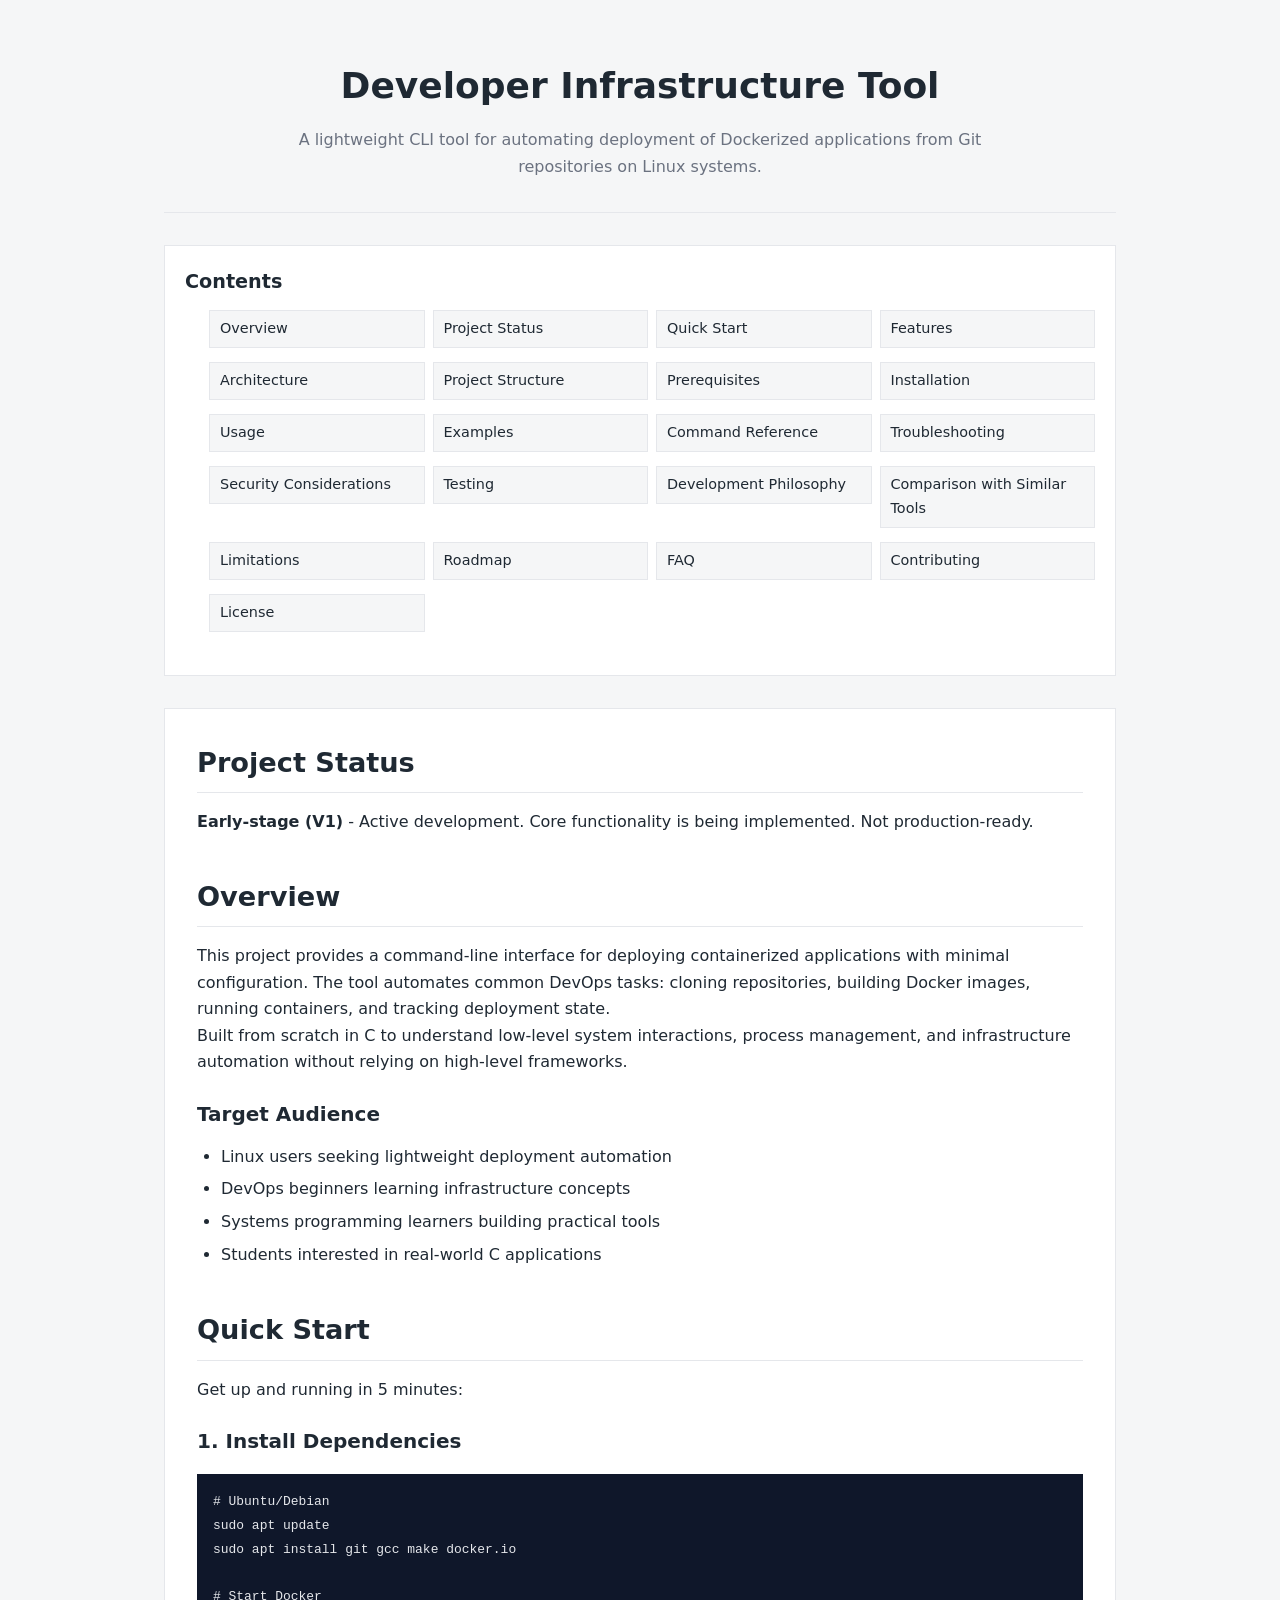
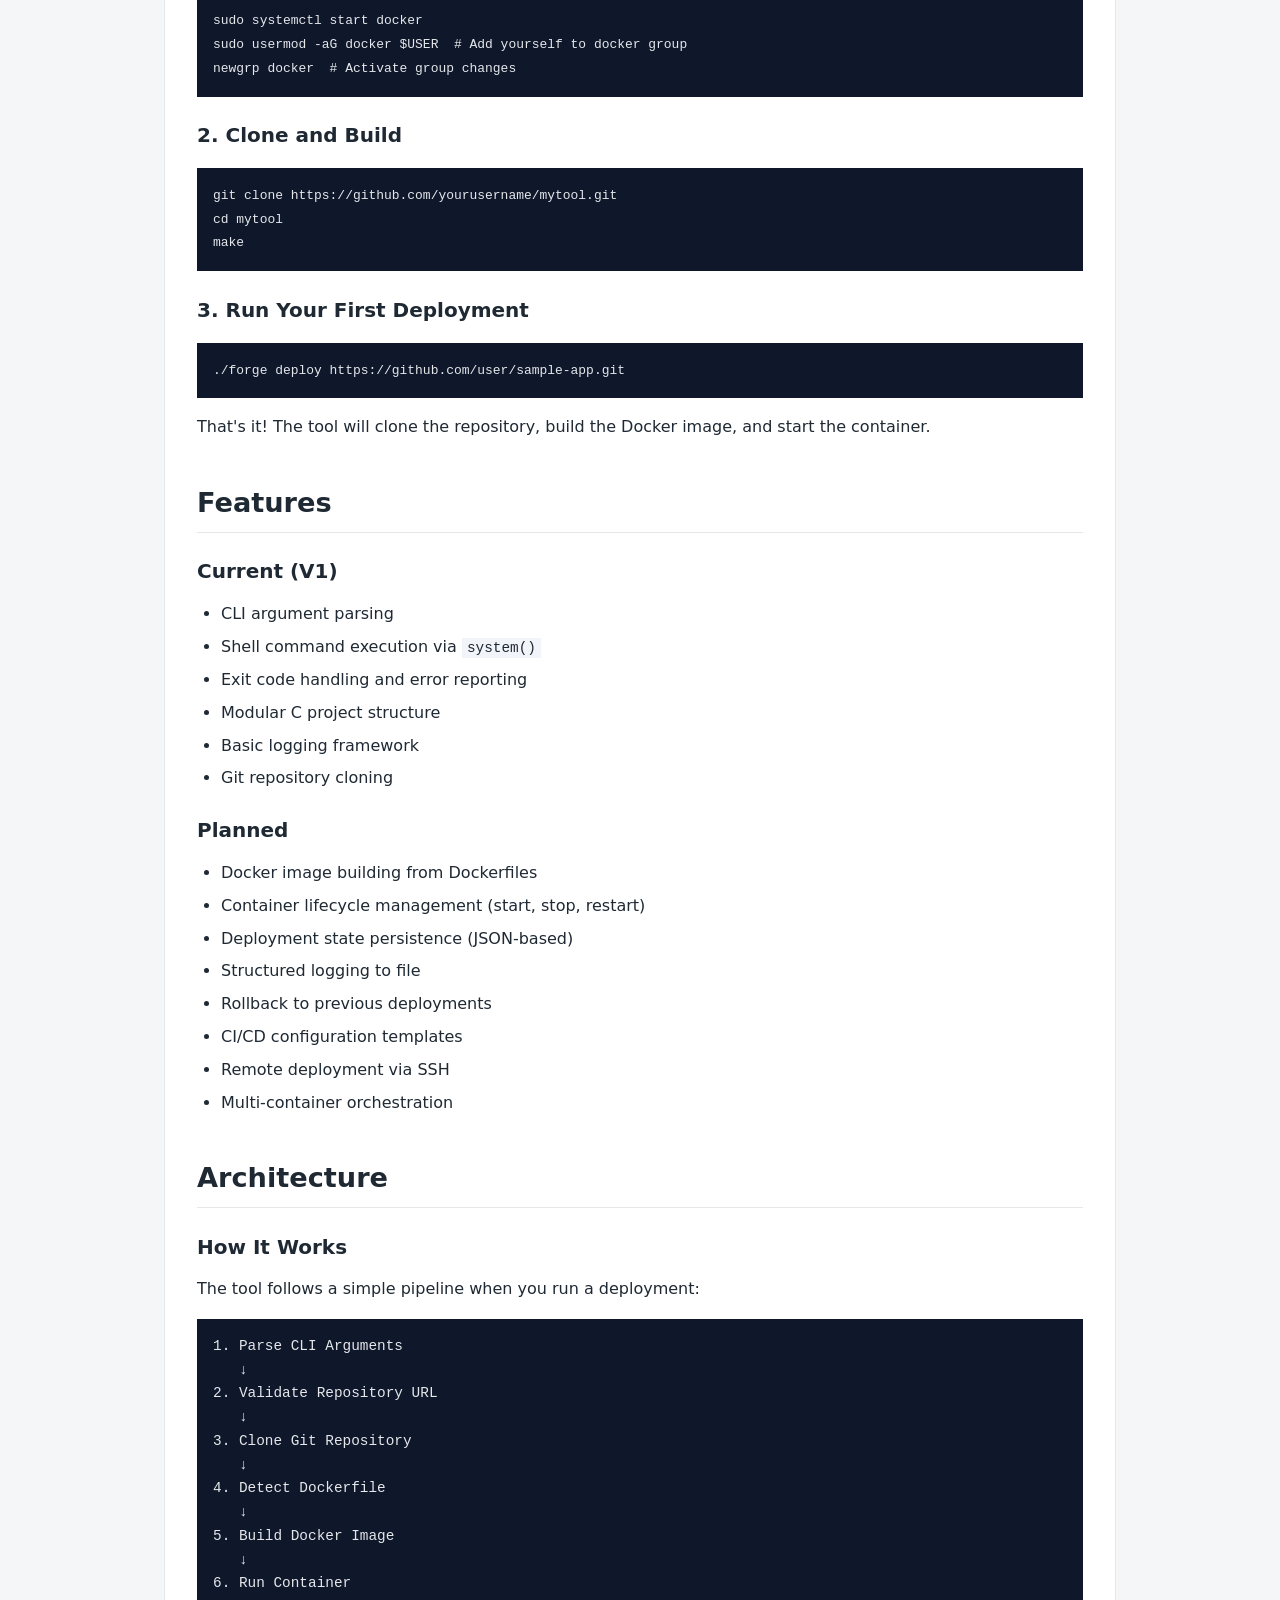
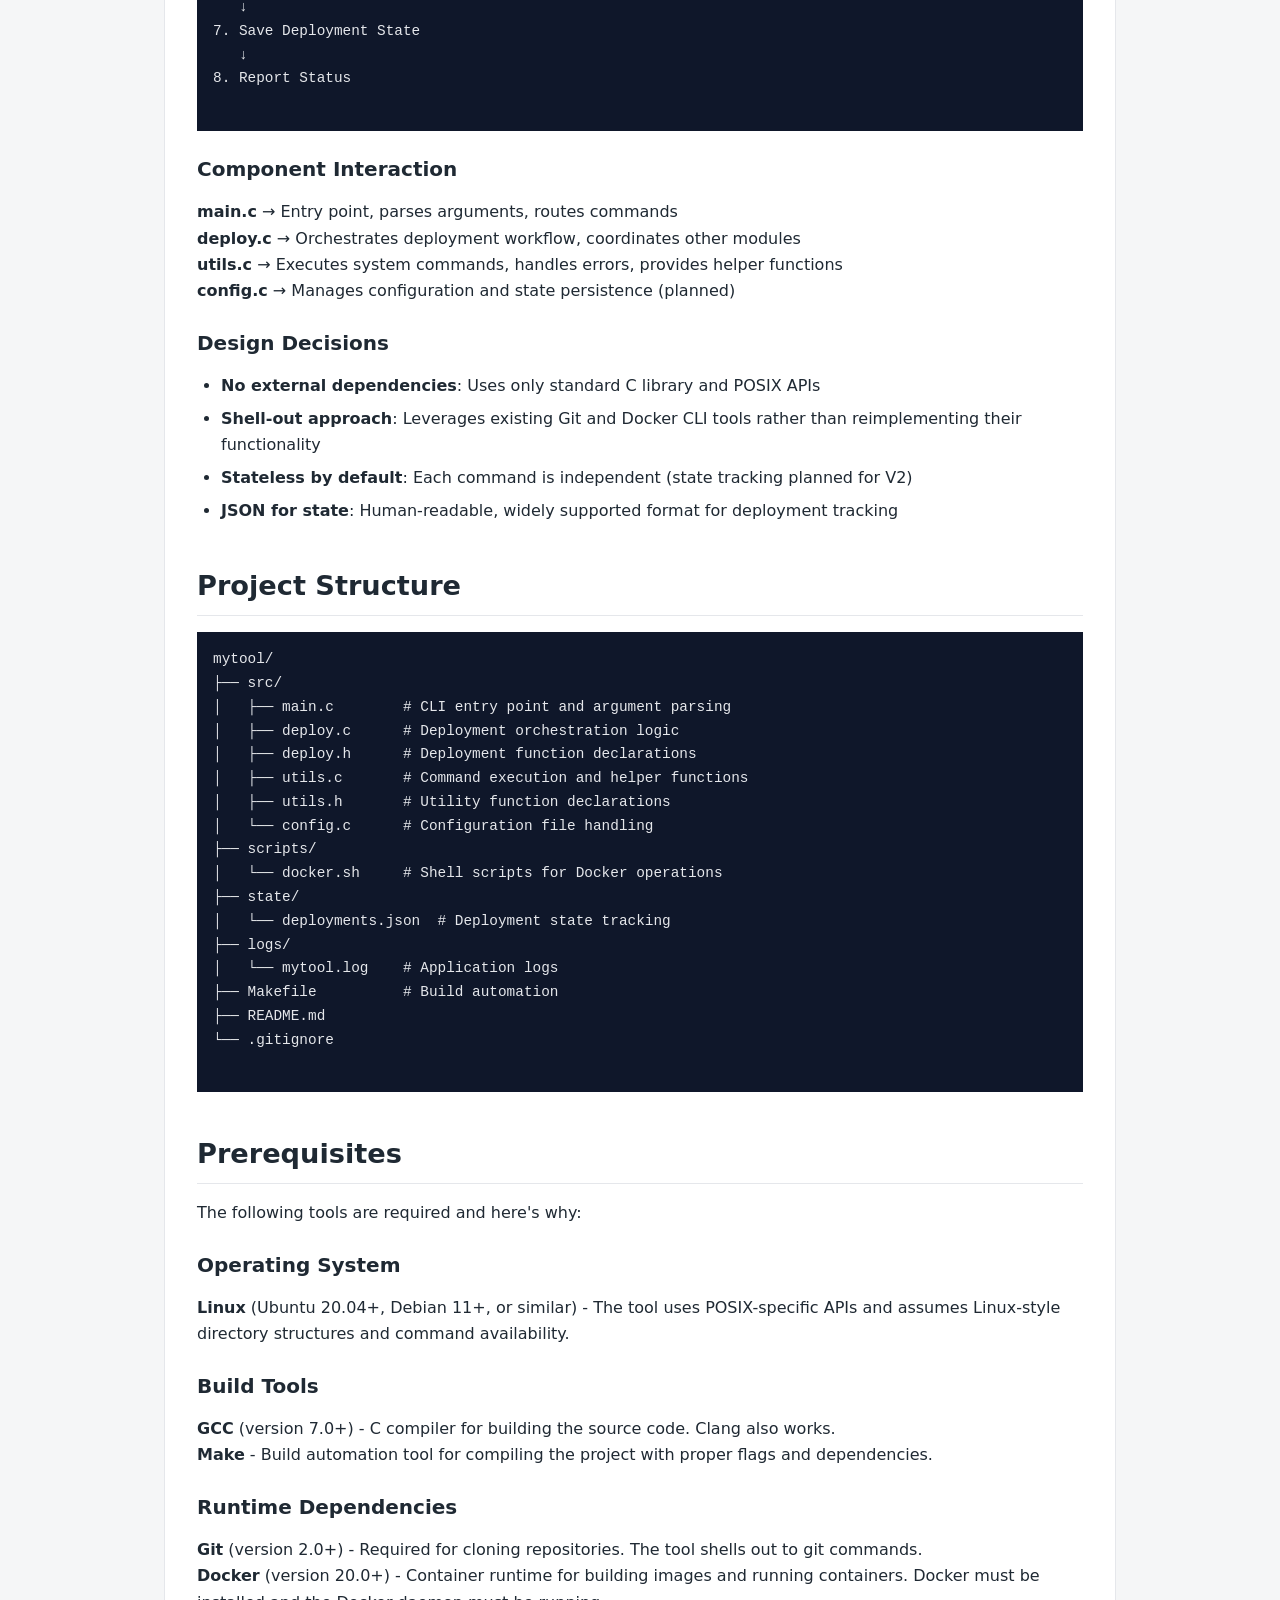
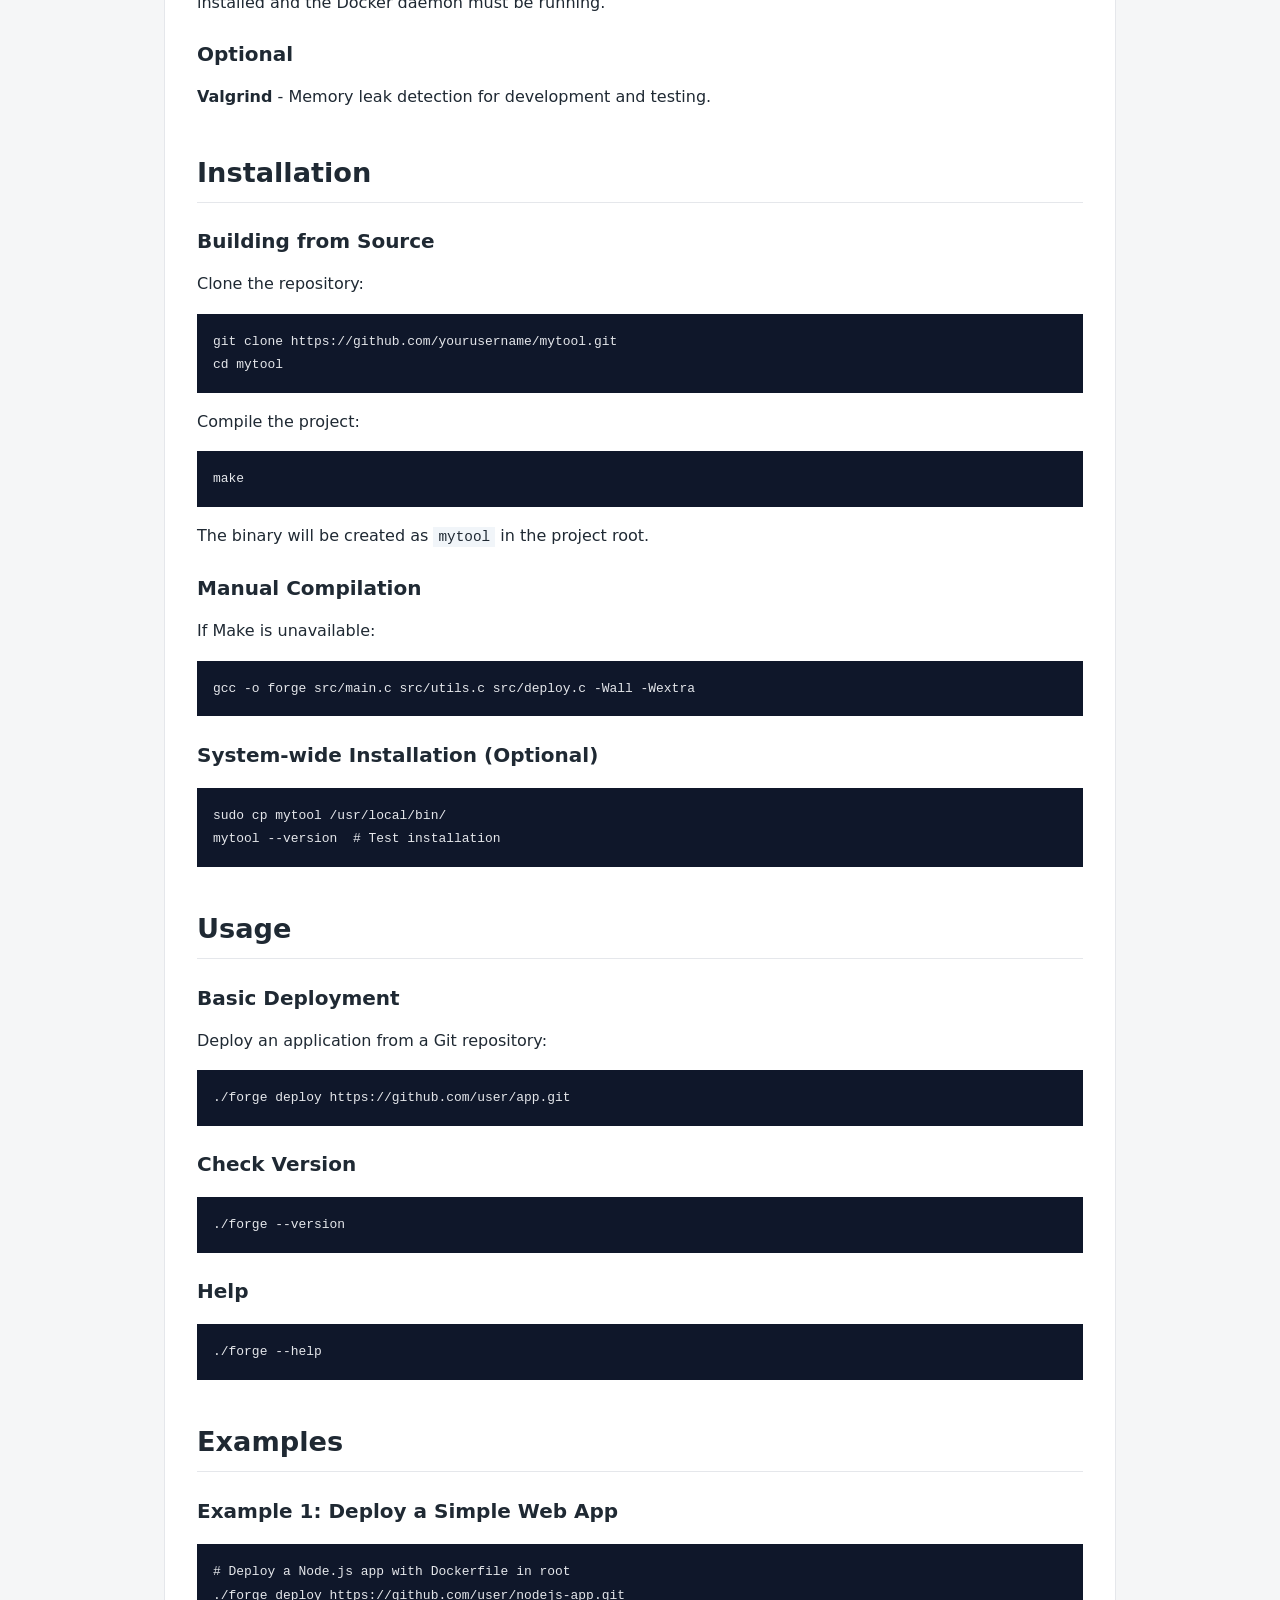
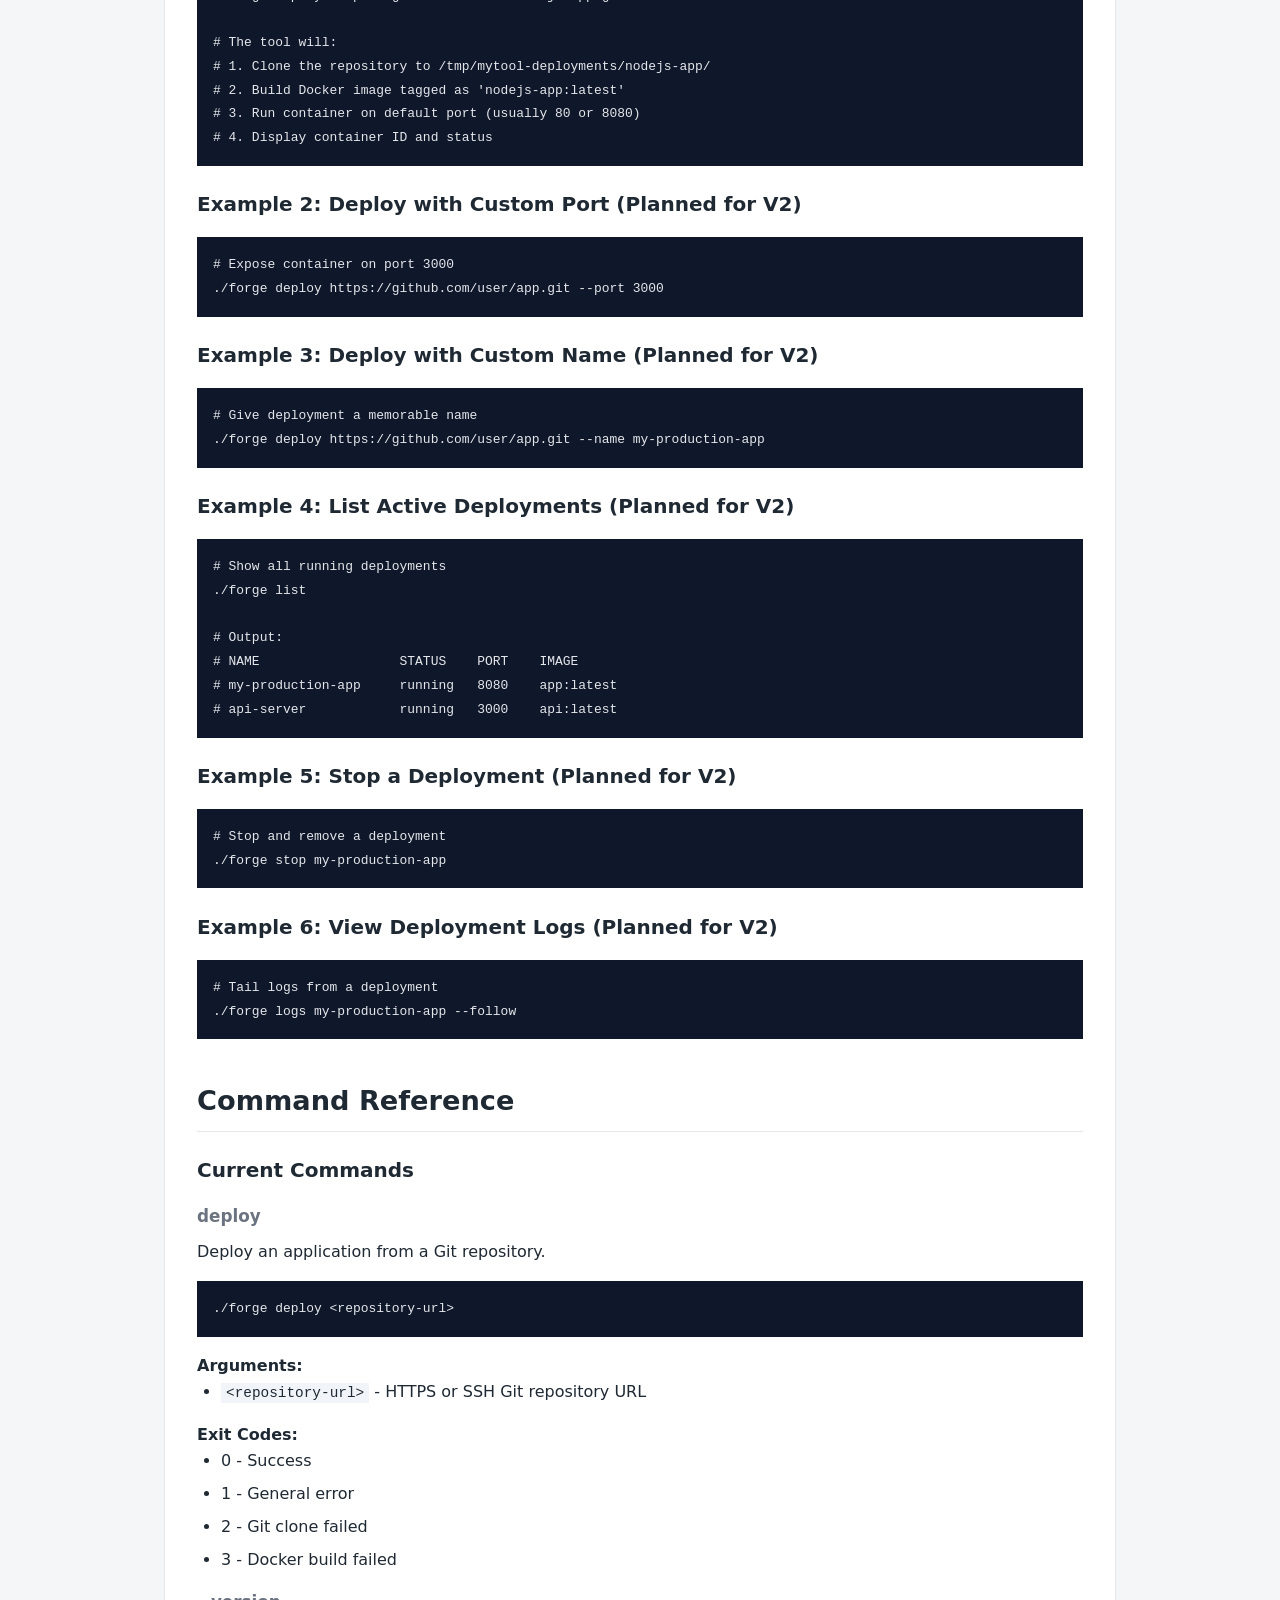
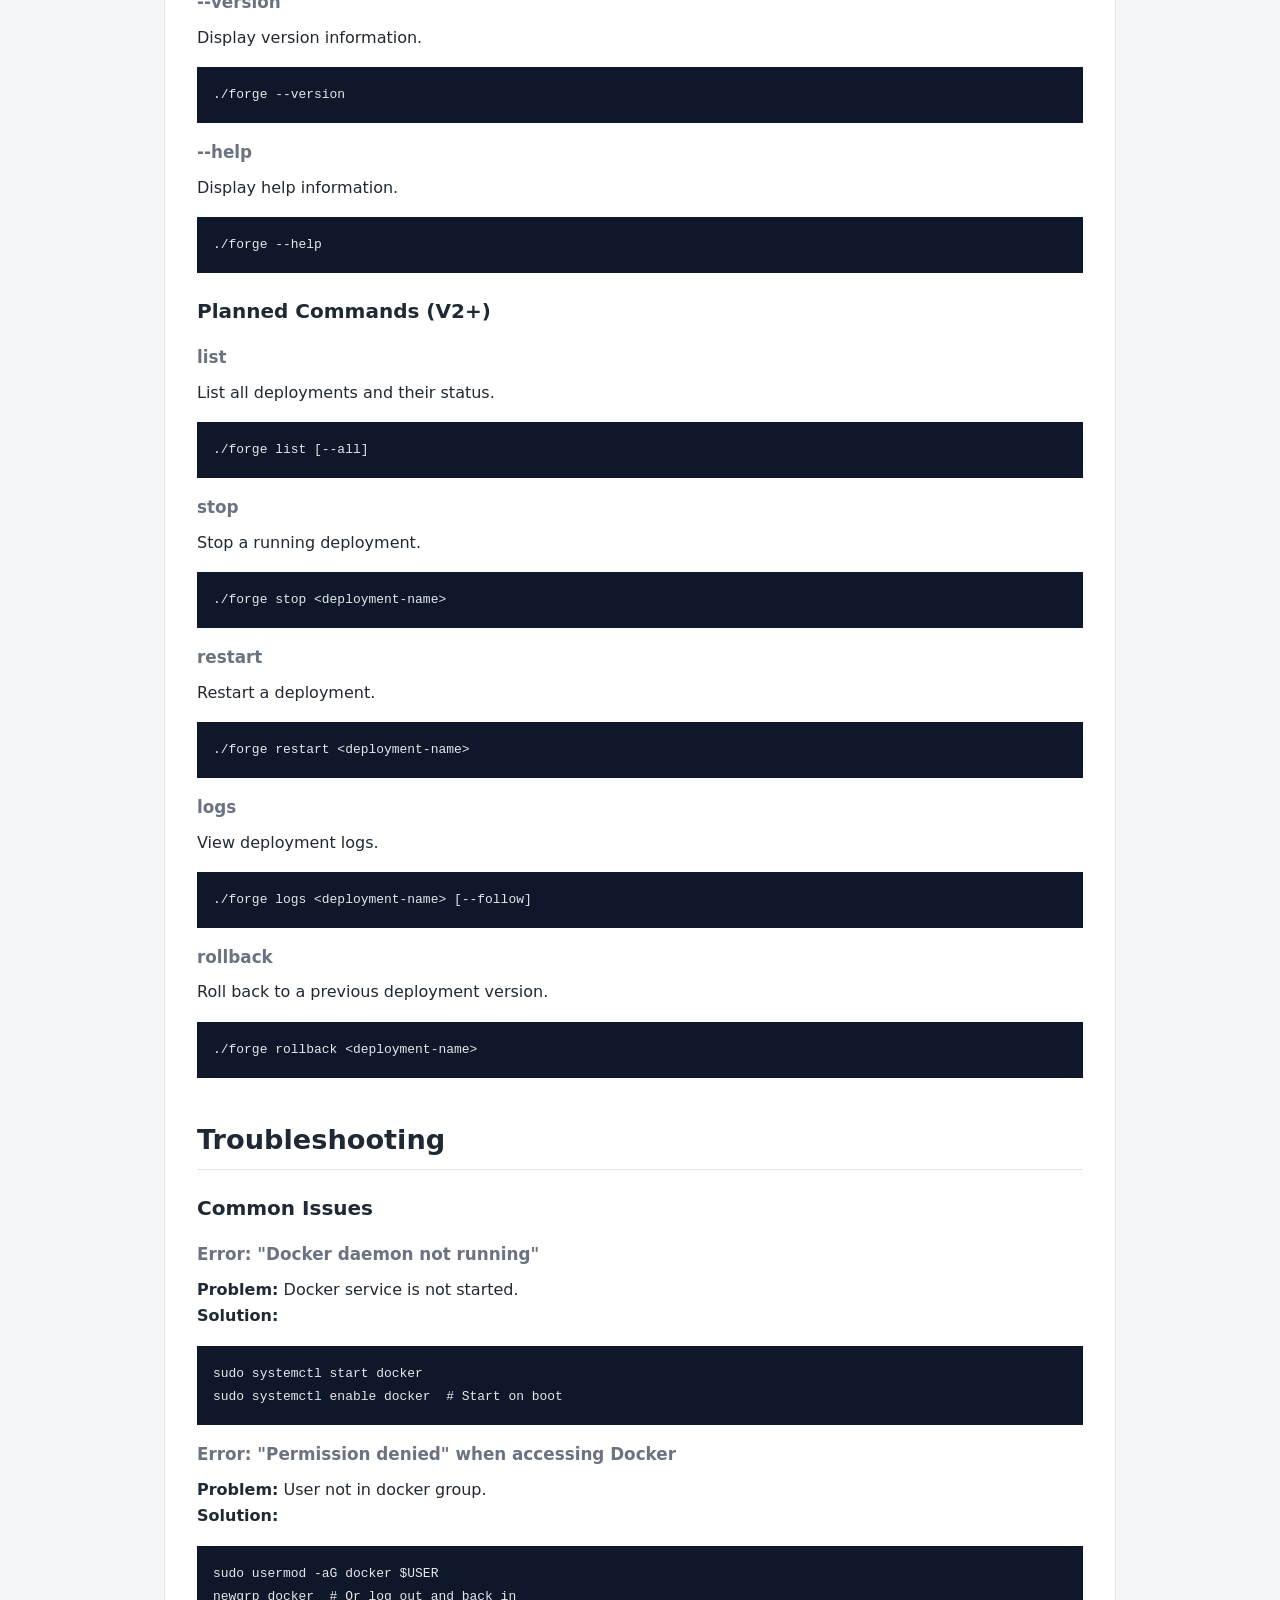
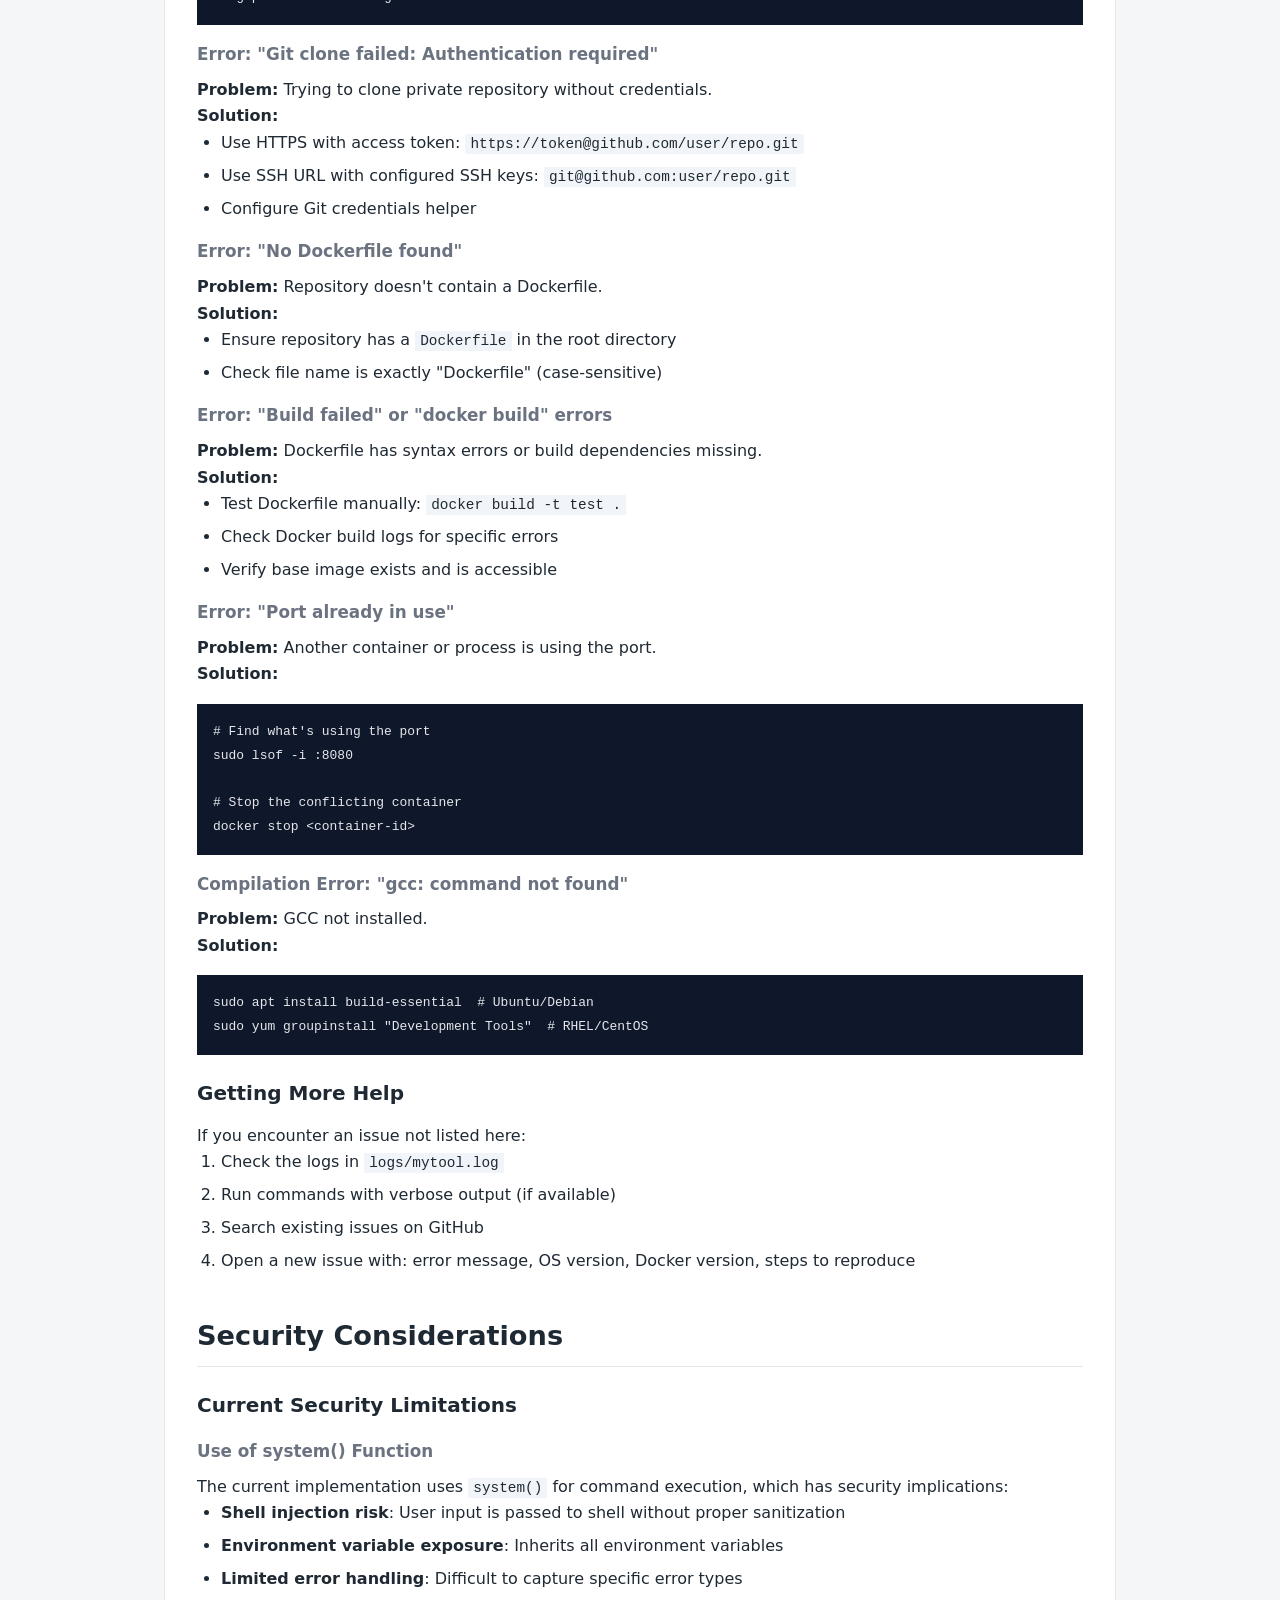
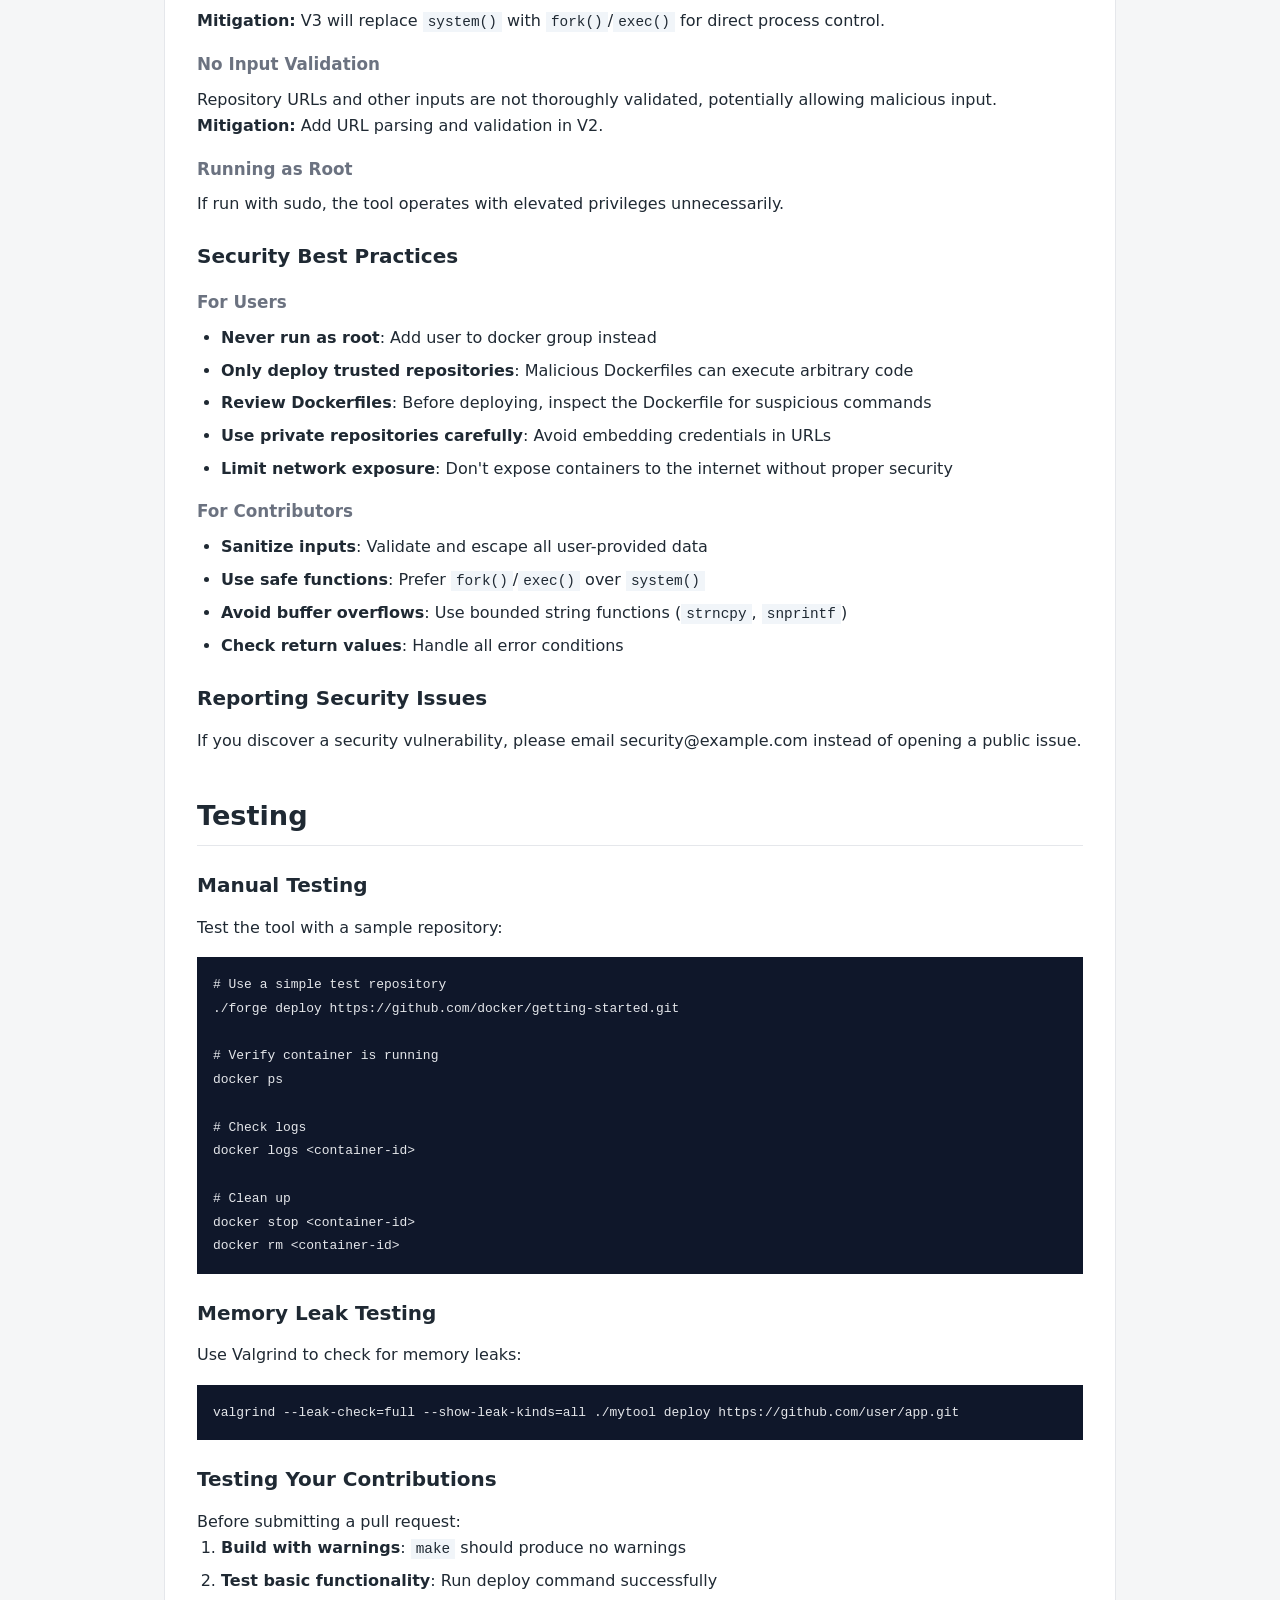
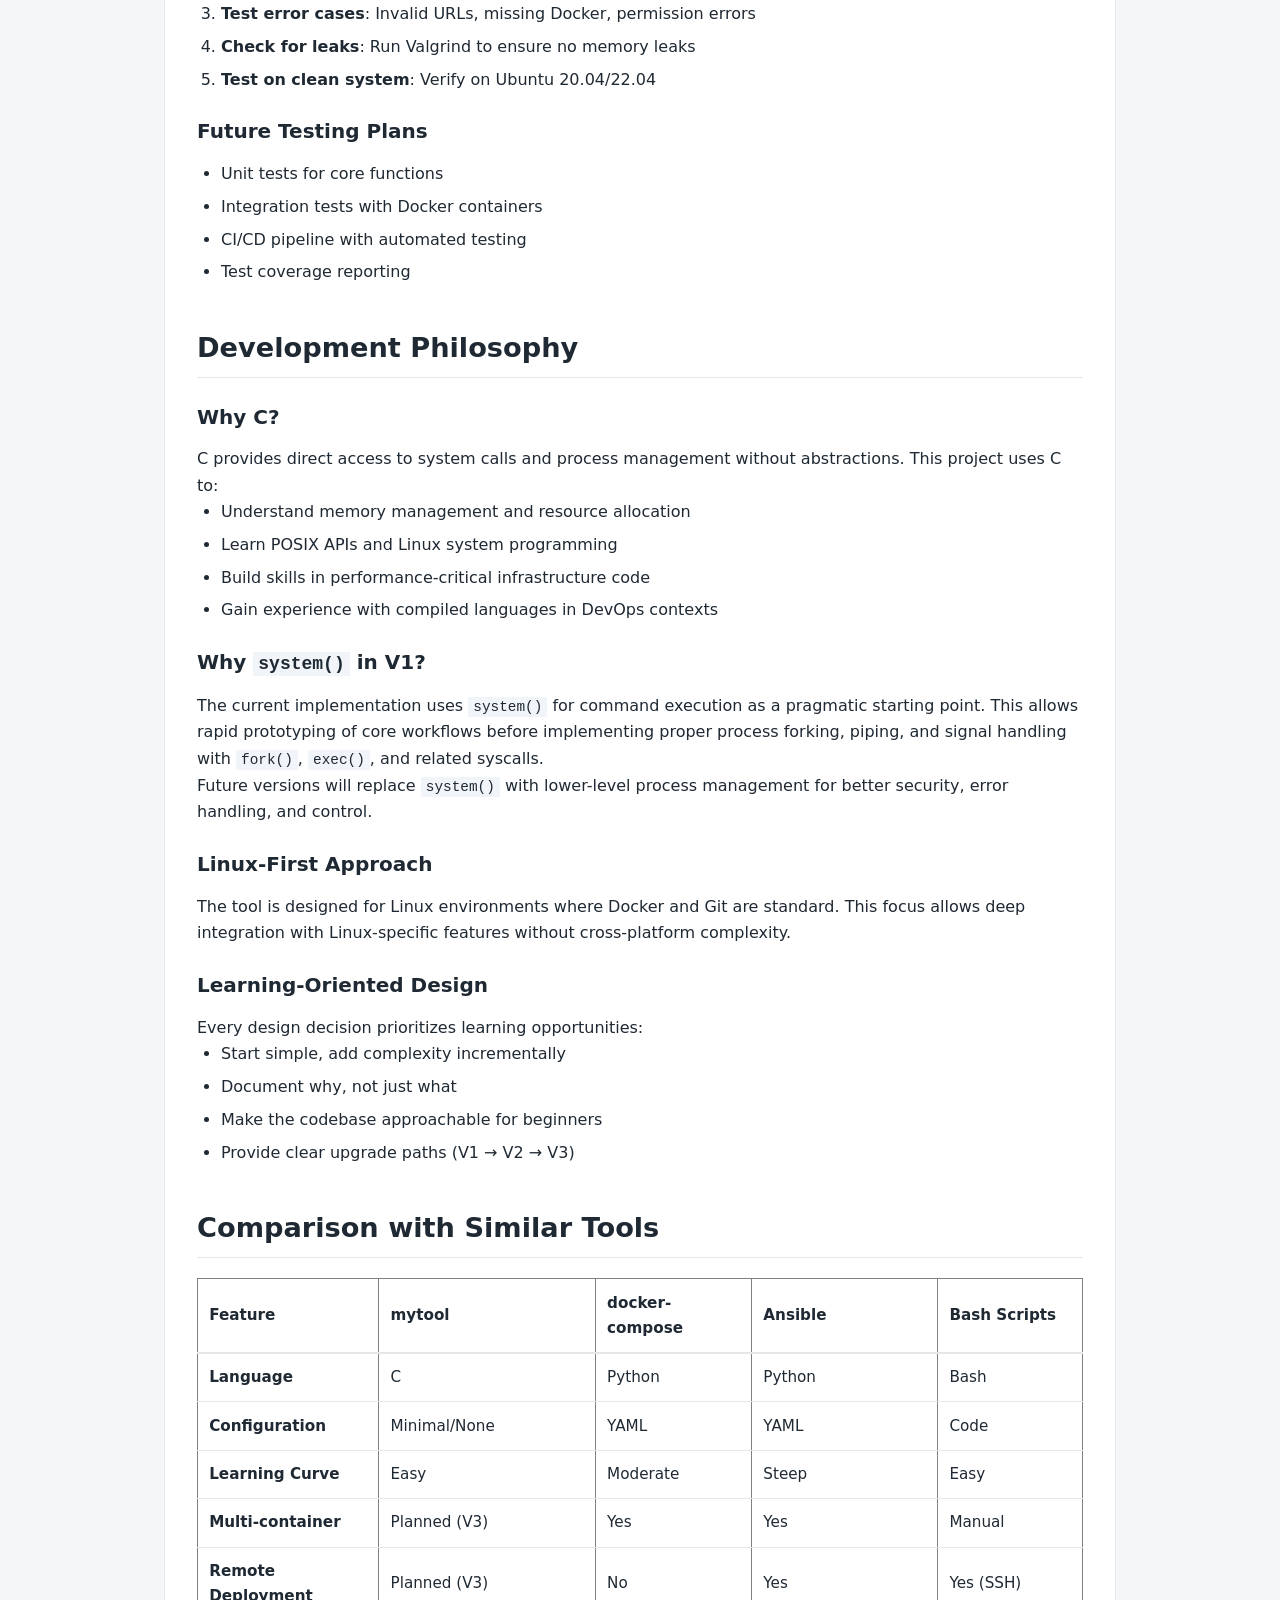
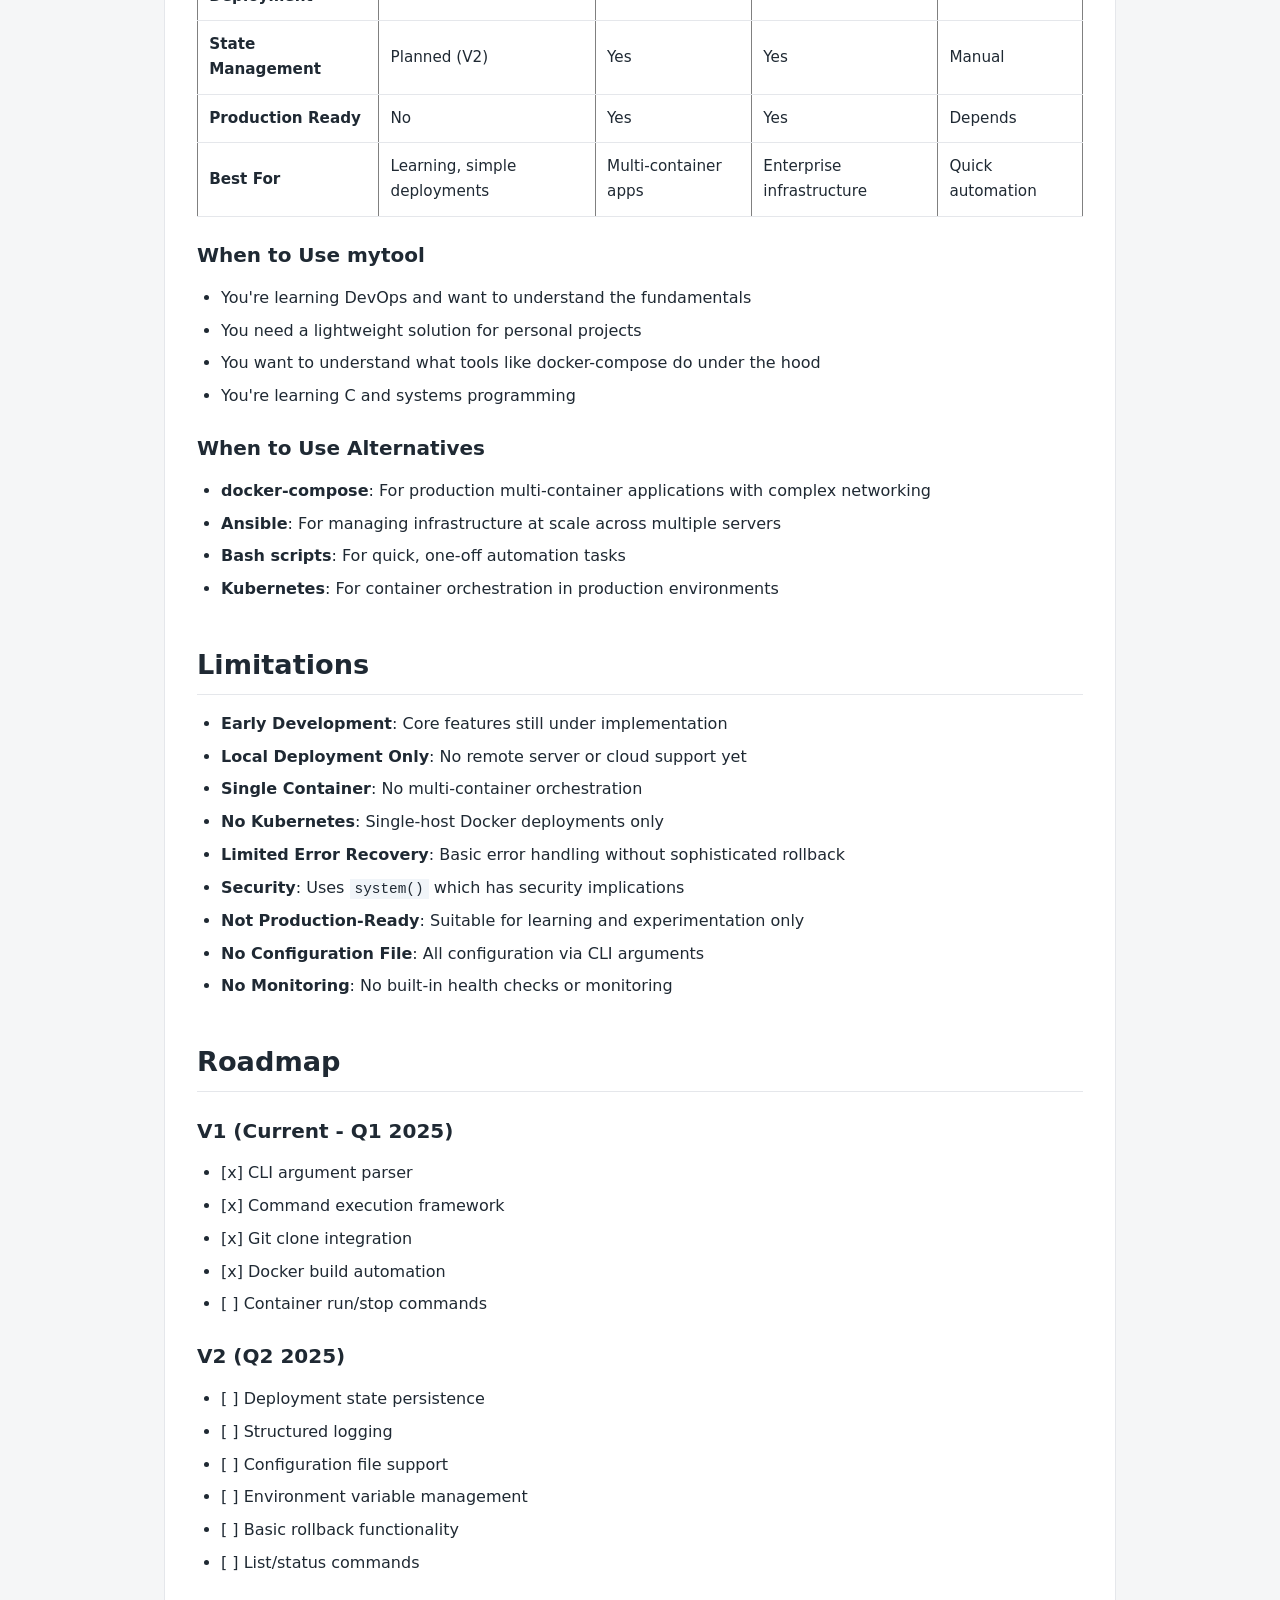
==== docs/index.html @ 65b6e296 "v1.0.0: Initial stable release of Forge CLI" ====
<!DOCTYPE html>
<html lang="en">
<head>
    <meta charset="UTF-8">
    <meta name="viewport" content="width=device-width, initial-scale=1.0">
    <meta name="description" content="A lightweight CLI tool for automating deployment of Dockerized applications from Git repositories on Linux systems">
    <meta name="keywords" content="CLI, Docker, deployment, DevOps, C programming, Linux, infrastructure automation">
    <meta name="author" content="Developer Infrastructure Tool Team">
    <title>Developer Infrastructure Tool - Documentation</title>
    <link rel="stylesheet" href="style.css">
</head>
<body>
    <header>
        <h1>Developer Infrastructure Tool</h1>
        <p>A lightweight CLI tool for automating deployment of Dockerized applications from Git repositories on Linux systems.</p>
    </header>

    <nav>
        <h2>Contents</h2>
        <ul>
            <li><a href="#overview">Overview</a></li>
            <li><a href="#status">Project Status</a></li>
            <li><a href="#quickstart">Quick Start</a></li>
            <li><a href="#features">Features</a></li>
            <li><a href="#architecture">Architecture</a></li>
            <li><a href="#structure">Project Structure</a></li>
            <li><a href="#prerequisites">Prerequisites</a></li>
            <li><a href="#installation">Installation</a></li>
            <li><a href="#usage">Usage</a></li>
            <li><a href="#examples">Examples</a></li>
            <li><a href="#commands">Command Reference</a></li>
            <li><a href="#troubleshooting">Troubleshooting</a></li>
            <li><a href="#security">Security Considerations</a></li>
            <li><a href="#testing">Testing</a></li>
            <li><a href="#philosophy">Development Philosophy</a></li>
            <li><a href="#comparison">Comparison with Similar Tools</a></li>
            <li><a href="#limitations">Limitations</a></li>
            <li><a href="#roadmap">Roadmap</a></li>
            <li><a href="#faq">FAQ</a></li>
            <li><a href="#contributing">Contributing</a></li>
            <li><a href="#license">License</a></li>
        </ul>
    </nav>

    <main>
        <section id="status">
            <h2>Project Status</h2>
            <p><strong>Early-stage (V1)</strong> - Active development. Core functionality is being implemented. Not production-ready.</p>
        </section>

        <section id="overview">
            <h2>Overview</h2>
            <p>This project provides a command-line interface for deploying containerized applications with minimal configuration. The tool automates common DevOps tasks: cloning repositories, building Docker images, running containers, and tracking deployment state.</p>
            <p>Built from scratch in C to understand low-level system interactions, process management, and infrastructure automation without relying on high-level frameworks.</p>
            
            <h3>Target Audience</h3>
            <ul>
                <li>Linux users seeking lightweight deployment automation</li>
                <li>DevOps beginners learning infrastructure concepts</li>
                <li>Systems programming learners building practical tools</li>
                <li>Students interested in real-world C applications</li>
            </ul>
        </section>

        <section id="quickstart">
            <h2>Quick Start</h2>
            <p>Get up and running in 5 minutes:</p>
            
            <h3>1. Install Dependencies</h3>
            <pre><code># Ubuntu/Debian
sudo apt update
sudo apt install git gcc make docker.io

# Start Docker
sudo systemctl start docker
sudo usermod -aG docker $USER  # Add yourself to docker group
newgrp docker  # Activate group changes</code></pre>

            <h3>2. Clone and Build</h3>
            <pre><code>git clone https://github.com/yourusername/mytool.git
cd mytool
make</code></pre>

            <h3>3. Run Your First Deployment</h3>
            <pre><code>./forge deploy https://github.com/user/sample-app.git</code></pre>

            <p>That's it! The tool will clone the repository, build the Docker image, and start the container.</p>
        </section>

        <section id="features">
            <h2>Features</h2>
            
            <h3>Current (V1)</h3>
            <ul>
                <li>CLI argument parsing</li>
                <li>Shell command execution via <code>system()</code></li>
                <li>Exit code handling and error reporting</li>
                <li>Modular C project structure</li>
                <li>Basic logging framework</li>
                <li>Git repository cloning</li>
            </ul>

            <h3>Planned</h3>
            <ul>
                <li>Docker image building from Dockerfiles</li>
                <li>Container lifecycle management (start, stop, restart)</li>
                <li>Deployment state persistence (JSON-based)</li>
                <li>Structured logging to file</li>
                <li>Rollback to previous deployments</li>
                <li>CI/CD configuration templates</li>
                <li>Remote deployment via SSH</li>
                <li>Multi-container orchestration</li>
            </ul>
        </section>

        <section id="architecture">
            <h2>Architecture</h2>
            
            <h3>How It Works</h3>
            <p>The tool follows a simple pipeline when you run a deployment:</p>
            <pre>
1. Parse CLI Arguments
   ↓
2. Validate Repository URL
   ↓
3. Clone Git Repository
   ↓
4. Detect Dockerfile
   ↓
5. Build Docker Image
   ↓
6. Run Container
   ↓
7. Save Deployment State
   ↓
8. Report Status
            </pre>

            <h3>Component Interaction</h3>
            <p><strong>main.c</strong> → Entry point, parses arguments, routes commands</p>
            <p><strong>deploy.c</strong> → Orchestrates deployment workflow, coordinates other modules</p>
            <p><strong>utils.c</strong> → Executes system commands, handles errors, provides helper functions</p>
            <p><strong>config.c</strong> → Manages configuration and state persistence (planned)</p>

            <h3>Design Decisions</h3>
            <ul>
                <li><strong>No external dependencies</strong>: Uses only standard C library and POSIX APIs</li>
                <li><strong>Shell-out approach</strong>: Leverages existing Git and Docker CLI tools rather than reimplementing their functionality</li>
                <li><strong>Stateless by default</strong>: Each command is independent (state tracking planned for V2)</li>
                <li><strong>JSON for state</strong>: Human-readable, widely supported format for deployment tracking</li>
            </ul>
        </section>

        <section id="structure">
            <h2>Project Structure</h2>
            <pre>
mytool/
├── src/
│   ├── main.c        # CLI entry point and argument parsing
│   ├── deploy.c      # Deployment orchestration logic
│   ├── deploy.h      # Deployment function declarations
│   ├── utils.c       # Command execution and helper functions
│   ├── utils.h       # Utility function declarations
│   └── config.c      # Configuration file handling
├── scripts/
│   └── docker.sh     # Shell scripts for Docker operations
├── state/
│   └── deployments.json  # Deployment state tracking
├── logs/
│   └── mytool.log    # Application logs
├── Makefile          # Build automation
├── README.md
└── .gitignore
            </pre>
        </section>

        <section id="prerequisites">
            <h2>Prerequisites</h2>
            <p>The following tools are required and here's why:</p>
            
            <h3>Operating System</h3>
            <p><strong>Linux</strong> (Ubuntu 20.04+, Debian 11+, or similar) - The tool uses POSIX-specific APIs and assumes Linux-style directory structures and command availability.</p>

            <h3>Build Tools</h3>
            <p><strong>GCC</strong> (version 7.0+) - C compiler for building the source code. Clang also works.</p>
            <p><strong>Make</strong> - Build automation tool for compiling the project with proper flags and dependencies.</p>

            <h3>Runtime Dependencies</h3>
            <p><strong>Git</strong> (version 2.0+) - Required for cloning repositories. The tool shells out to git commands.</p>
            <p><strong>Docker</strong> (version 20.0+) - Container runtime for building images and running containers. Docker must be installed and the Docker daemon must be running.</p>

            <h3>Optional</h3>
            <p><strong>Valgrind</strong> - Memory leak detection for development and testing.</p>
        </section>

        <section id="installation">
            <h2>Installation</h2>
            
            <h3>Building from Source</h3>
            <p>Clone the repository:</p>
            <pre><code>git clone https://github.com/yourusername/mytool.git
cd mytool</code></pre>
            
            <p>Compile the project:</p>
            <pre><code>make</code></pre>
            <p>The binary will be created as <code>mytool</code> in the project root.</p>

            <h3>Manual Compilation</h3>
            <p>If Make is unavailable:</p>
            <pre><code>gcc -o forge src/main.c src/utils.c src/deploy.c -Wall -Wextra</code></pre>

            <h3>System-wide Installation (Optional)</h3>
            <pre><code>sudo cp mytool /usr/local/bin/
mytool --version  # Test installation</code></pre>
        </section>

        <section id="usage">
            <h2>Usage</h2>
            
            <h3>Basic Deployment</h3>
            <p>Deploy an application from a Git repository:</p>
            <pre><code>./forge deploy https://github.com/user/app.git</code></pre>

            <h3>Check Version</h3>
            <pre><code>./forge --version</code></pre>

            <h3>Help</h3>
            <pre><code>./forge --help</code></pre>
        </section>

        <section id="examples">
            <h2>Examples</h2>
            
            <h3>Example 1: Deploy a Simple Web App</h3>
            <pre><code># Deploy a Node.js app with Dockerfile in root
./forge deploy https://github.com/user/nodejs-app.git

# The tool will:
# 1. Clone the repository to /tmp/mytool-deployments/nodejs-app/
# 2. Build Docker image tagged as 'nodejs-app:latest'
# 3. Run container on default port (usually 80 or 8080)
# 4. Display container ID and status</code></pre>

            <h3>Example 2: Deploy with Custom Port (Planned for V2)</h3>
            <pre><code># Expose container on port 3000
./forge deploy https://github.com/user/app.git --port 3000</code></pre>

            <h3>Example 3: Deploy with Custom Name (Planned for V2)</h3>
            <pre><code># Give deployment a memorable name
./forge deploy https://github.com/user/app.git --name my-production-app</code></pre>

            <h3>Example 4: List Active Deployments (Planned for V2)</h3>
            <pre><code># Show all running deployments
./forge list

# Output:
# NAME                  STATUS    PORT    IMAGE
# my-production-app     running   8080    app:latest
# api-server            running   3000    api:latest</code></pre>

            <h3>Example 5: Stop a Deployment (Planned for V2)</h3>
            <pre><code># Stop and remove a deployment
./forge stop my-production-app</code></pre>

            <h3>Example 6: View Deployment Logs (Planned for V2)</h3>
            <pre><code># Tail logs from a deployment
./forge logs my-production-app --follow</code></pre>
        </section>

        <section id="commands">
            <h2>Command Reference</h2>
            
            <h3>Current Commands</h3>
            
            <h4>deploy</h4>
            <p>Deploy an application from a Git repository.</p>
            <pre><code>./forge deploy &lt;repository-url&gt;</code></pre>
            <p><strong>Arguments:</strong></p>
            <ul>
                <li><code>&lt;repository-url&gt;</code> - HTTPS or SSH Git repository URL</li>
            </ul>
            <p><strong>Exit Codes:</strong></p>
            <ul>
                <li>0 - Success</li>
                <li>1 - General error</li>
                <li>2 - Git clone failed</li>
                <li>3 - Docker build failed</li>
            </ul>

            <h4>--version</h4>
            <p>Display version information.</p>
            <pre><code>./forge --version</code></pre>

            <h4>--help</h4>
            <p>Display help information.</p>
            <pre><code>./forge --help</code></pre>

            <h3>Planned Commands (V2+)</h3>
            
            <h4>list</h4>
            <p>List all deployments and their status.</p>
            <pre><code>./forge list [--all]</code></pre>

            <h4>stop</h4>
            <p>Stop a running deployment.</p>
            <pre><code>./forge stop &lt;deployment-name&gt;</code></pre>

            <h4>restart</h4>
            <p>Restart a deployment.</p>
            <pre><code>./forge restart &lt;deployment-name&gt;</code></pre>

            <h4>logs</h4>
            <p>View deployment logs.</p>
            <pre><code>./forge logs &lt;deployment-name&gt; [--follow]</code></pre>

            <h4>rollback</h4>
            <p>Roll back to a previous deployment version.</p>
            <pre><code>./forge rollback &lt;deployment-name&gt;</code></pre>
        </section>

        <section id="troubleshooting">
            <h2>Troubleshooting</h2>
            
            <h3>Common Issues</h3>

            <h4>Error: "Docker daemon not running"</h4>
            <p><strong>Problem:</strong> Docker service is not started.</p>
            <p><strong>Solution:</strong></p>
            <pre><code>sudo systemctl start docker
sudo systemctl enable docker  # Start on boot</code></pre>

            <h4>Error: "Permission denied" when accessing Docker</h4>
            <p><strong>Problem:</strong> User not in docker group.</p>
            <p><strong>Solution:</strong></p>
            <pre><code>sudo usermod -aG docker $USER
newgrp docker  # Or log out and back in</code></pre>

            <h4>Error: "Git clone failed: Authentication required"</h4>
            <p><strong>Problem:</strong> Trying to clone private repository without credentials.</p>
            <p><strong>Solution:</strong></p>
            <ul>
                <li>Use HTTPS with access token: <code>https://token@github.com/user/repo.git</code></li>
                <li>Use SSH URL with configured SSH keys: <code>git@github.com:user/repo.git</code></li>
                <li>Configure Git credentials helper</li>
            </ul>

            <h4>Error: "No Dockerfile found"</h4>
            <p><strong>Problem:</strong> Repository doesn't contain a Dockerfile.</p>
            <p><strong>Solution:</strong></p>
            <ul>
                <li>Ensure repository has a <code>Dockerfile</code> in the root directory</li>
                <li>Check file name is exactly "Dockerfile" (case-sensitive)</li>
            </ul>

            <h4>Error: "Build failed" or "docker build" errors</h4>
            <p><strong>Problem:</strong> Dockerfile has syntax errors or build dependencies missing.</p>
            <p><strong>Solution:</strong></p>
            <ul>
                <li>Test Dockerfile manually: <code>docker build -t test .</code></li>
                <li>Check Docker build logs for specific errors</li>
                <li>Verify base image exists and is accessible</li>
            </ul>

            <h4>Error: "Port already in use"</h4>
            <p><strong>Problem:</strong> Another container or process is using the port.</p>
            <p><strong>Solution:</strong></p>
            <pre><code># Find what's using the port
sudo lsof -i :8080

# Stop the conflicting container
docker stop &lt;container-id&gt;</code></pre>

            <h4>Compilation Error: "gcc: command not found"</h4>
            <p><strong>Problem:</strong> GCC not installed.</p>
            <p><strong>Solution:</strong></p>
            <pre><code>sudo apt install build-essential  # Ubuntu/Debian
sudo yum groupinstall "Development Tools"  # RHEL/CentOS</code></pre>

            <h3>Getting More Help</h3>
            <p>If you encounter an issue not listed here:</p>
            <ol>
                <li>Check the logs in <code>logs/mytool.log</code></li>
                <li>Run commands with verbose output (if available)</li>
                <li>Search existing issues on GitHub</li>
                <li>Open a new issue with: error message, OS version, Docker version, steps to reproduce</li>
            </ol>
        </section>

        <section id="security">
            <h2>Security Considerations</h2>
            
            <h3>Current Security Limitations</h3>
            
            <h4>Use of system() Function</h4>
            <p>The current implementation uses <code>system()</code> for command execution, which has security implications:</p>
            <ul>
                <li><strong>Shell injection risk</strong>: User input is passed to shell without proper sanitization</li>
                <li><strong>Environment variable exposure</strong>: Inherits all environment variables</li>
                <li><strong>Limited error handling</strong>: Difficult to capture specific error types</li>
            </ul>
            <p><strong>Mitigation:</strong> V3 will replace <code>system()</code> with <code>fork()</code>/<code>exec()</code> for direct process control.</p>

            <h4>No Input Validation</h4>
            <p>Repository URLs and other inputs are not thoroughly validated, potentially allowing malicious input.</p>
            <p><strong>Mitigation:</strong> Add URL parsing and validation in V2.</p>

            <h4>Running as Root</h4>
            <p>If run with sudo, the tool operates with elevated privileges unnecessarily.</p>

            <h3>Security Best Practices</h3>
            
            <h4>For Users</h4>
            <ul>
                <li><strong>Never run as root</strong>: Add user to docker group instead</li>
                <li><strong>Only deploy trusted repositories</strong>: Malicious Dockerfiles can execute arbitrary code</li>
                <li><strong>Review Dockerfiles</strong>: Before deploying, inspect the Dockerfile for suspicious commands</li>
                <li><strong>Use private repositories carefully</strong>: Avoid embedding credentials in URLs</li>
                <li><strong>Limit network exposure</strong>: Don't expose containers to the internet without proper security</li>
            </ul>

            <h4>For Contributors</h4>
            <ul>
                <li><strong>Sanitize inputs</strong>: Validate and escape all user-provided data</li>
                <li><strong>Use safe functions</strong>: Prefer <code>fork()</code>/<code>exec()</code> over <code>system()</code></li>
                <li><strong>Avoid buffer overflows</strong>: Use bounded string functions (<code>strncpy</code>, <code>snprintf</code>)</li>
                <li><strong>Check return values</strong>: Handle all error conditions</li>
            </ul>

            <h3>Reporting Security Issues</h3>
            <p>If you discover a security vulnerability, please email security@example.com instead of opening a public issue.</p>
        </section>

        <section id="testing">
            <h2>Testing</h2>
            
            <h3>Manual Testing</h3>
            <p>Test the tool with a sample repository:</p>
            <pre><code># Use a simple test repository
./forge deploy https://github.com/docker/getting-started.git

# Verify container is running
docker ps

# Check logs
docker logs &lt;container-id&gt;

# Clean up
docker stop &lt;container-id&gt;
docker rm &lt;container-id&gt;</code></pre>

            <h3>Memory Leak Testing</h3>
            <p>Use Valgrind to check for memory leaks:</p>
            <pre><code>valgrind --leak-check=full --show-leak-kinds=all ./mytool deploy https://github.com/user/app.git</code></pre>

            <h3>Testing Your Contributions</h3>
            <p>Before submitting a pull request:</p>
            <ol>
                <li><strong>Build with warnings</strong>: <code>make</code> should produce no warnings</li>
                <li><strong>Test basic functionality</strong>: Run deploy command successfully</li>
                <li><strong>Test error cases</strong>: Invalid URLs, missing Docker, permission errors</li>
                <li><strong>Check for leaks</strong>: Run Valgrind to ensure no memory leaks</li>
                <li><strong>Test on clean system</strong>: Verify on Ubuntu 20.04/22.04</li>
            </ol>

            <h3>Future Testing Plans</h3>
            <ul>
                <li>Unit tests for core functions</li>
                <li>Integration tests with Docker containers</li>
                <li>CI/CD pipeline with automated testing</li>
                <li>Test coverage reporting</li>
            </ul>
        </section>

        <section id="philosophy">
            <h2>Development Philosophy</h2>
            
            <h3>Why C?</h3>
            <p>C provides direct access to system calls and process management without abstractions. This project uses C to:</p>
            <ul>
                <li>Understand memory management and resource allocation</li>
                <li>Learn POSIX APIs and Linux system programming</li>
                <li>Build skills in performance-critical infrastructure code</li>
                <li>Gain experience with compiled languages in DevOps contexts</li>
            </ul>

            <h3>Why <code>system()</code> in V1?</h3>
            <p>The current implementation uses <code>system()</code> for command execution as a pragmatic starting point. This allows rapid prototyping of core workflows before implementing proper process forking, piping, and signal handling with <code>fork()</code>, <code>exec()</code>, and related syscalls.</p>
            <p>Future versions will replace <code>system()</code> with lower-level process management for better security, error handling, and control.</p>

            <h3>Linux-First Approach</h3>
            <p>The tool is designed for Linux environments where Docker and Git are standard. This focus allows deep integration with Linux-specific features without cross-platform complexity.</p>

            <h3>Learning-Oriented Design</h3>
            <p>Every design decision prioritizes learning opportunities:</p>
            <ul>
                <li>Start simple, add complexity incrementally</li>
                <li>Document why, not just what</li>
                <li>Make the codebase approachable for beginners</li>
                <li>Provide clear upgrade paths (V1 → V2 → V3)</li>
            </ul>
        </section>

        <section id="comparison">
            <h2>Comparison with Similar Tools</h2>
            
            <table border="1" cellpadding="10" cellspacing="0">
                <thead>
                    <tr>
                        <th>Feature</th>
                        <th>mytool</th>
                        <th>docker-compose</th>
                        <th>Ansible</th>
                        <th>Bash Scripts</th>
                    </tr>
                </thead>
                <tbody>
                    <tr>
                        <td><strong>Language</strong></td>
                        <td>C</td>
                        <td>Python</td>
                        <td>Python</td>
                        <td>Bash</td>
                    </tr>
                    <tr>
                        <td><strong>Configuration</strong></td>
                        <td>Minimal/None</td>
                        <td>YAML</td>
                        <td>YAML</td>
                        <td>Code</td>
                    </tr>
                    <tr>
                        <td><strong>Learning Curve</strong></td>
                        <td>Easy</td>
                        <td>Moderate</td>
                        <td>Steep</td>
                        <td>Easy</td>
                    </tr>
                    <tr>
                        <td><strong>Multi-container</strong></td>
                        <td>Planned (V3)</td>
                        <td>Yes</td>
                        <td>Yes</td>
                        <td>Manual</td>
                    </tr>
                    <tr>
                        <td><strong>Remote Deployment</strong></td>
                        <td>Planned (V3)</td>
                        <td>No</td>
                        <td>Yes</td>
                        <td>Yes (SSH)</td>
                    </tr>
                    <tr>
                        <td><strong>State Management</strong></td>
                        <td>Planned (V2)</td>
                        <td>Yes</td>
                        <td>Yes</td>
                        <td>Manual</td>
                    </tr>
                    <tr>
                        <td><strong>Production Ready</strong></td>
                        <td>No</td>
                        <td>Yes</td>
                        <td>Yes</td>
                        <td>Depends</td>
                    </tr>
                    <tr>
                        <td><strong>Best For</strong></td>
                        <td>Learning, simple deployments</td>
                        <td>Multi-container apps</td>
                        <td>Enterprise infrastructure</td>
                        <td>Quick automation</td>
                    </tr>
                </tbody>
            </table>

            <h3>When to Use mytool</h3>
            <ul>
                <li>You're learning DevOps and want to understand the fundamentals</li>
                <li>You need a lightweight solution for personal projects</li>
                <li>You want to understand what tools like docker-compose do under the hood</li>
                <li>You're learning C and systems programming</li>
            </ul>

            <h3>When to Use Alternatives</h3>
            <ul>
                <li><strong>docker-compose</strong>: For production multi-container applications with complex networking</li>
                <li><strong>Ansible</strong>: For managing infrastructure at scale across multiple servers</li>
                <li><strong>Bash scripts</strong>: For quick, one-off automation tasks</li>
                <li><strong>Kubernetes</strong>: For container orchestration in production environments</li>
            </ul>
        </section>

        <section id="limitations">
            <h2>Limitations</h2>
            <ul>
                <li><strong>Early Development</strong>: Core features still under implementation</li>
                <li><strong>Local Deployment Only</strong>: No remote server or cloud support yet</li>
                <li><strong>Single Container</strong>: No multi-container orchestration</li>
                <li><strong>No Kubernetes</strong>: Single-host Docker deployments only</li>
                <li><strong>Limited Error Recovery</strong>: Basic error handling without sophisticated rollback</li>
                <li><strong>Security</strong>: Uses <code>system()</code> which has security implications</li>
                <li><strong>Not Production-Ready</strong>: Suitable for learning and experimentation only</li>
                <li><strong>No Configuration File</strong>: All configuration via CLI arguments</li>
                <li><strong>No Monitoring</strong>: No built-in health checks or monitoring</li>
            </ul>
        </section>

        <section id="roadmap">
            <h2>Roadmap</h2>
            
            <h3>V1 (Current - Q1 2025)</h3>
            <ul>
                <li>[x] CLI argument parser</li>
                <li>[x] Command execution framework</li>
                <li>[x] Git clone integration</li>
                <li>[x] Docker build automation</li>
                <li>[ ] Container run/stop commands</li>
            </ul>

            <h3>V2 (Q2 2025)</h3>
            <ul>
                <li>[ ] Deployment state persistence</li>
                <li>[ ] Structured logging</li>
                <li>[ ] Configuration file support</li>
                <li>[ ] Environment variable management</li>
                <li>[ ] Basic rollback functionality</li>
                <li>[ ] List/status commands</li>
            </ul>

            <h3>V3 (Q3-Q4 2025)</h3>
            <ul>
                <li>[ ] SSH-based remote deployment</li>
                <li>[ ] Multi-container applications</li>
                <li>[ ] Health check integration</li>
                <li>[ ] CI/CD template generation</li>
                <li>[ ] Replace <code>system()</code> with <code>fork()</code>/<code>exec()</code></li>
                <li>[ ] Container networking configuration</li>
            </ul>

            <h3>Future Considerations</h3>
            <ul>
                <li>Plugin system for extensibility</li>
                <li>Web UI for deployment management</li>
                <li>Integration with CI/CD platforms</li>
                <li>Support for other container runtimes (Podman)</li>
            </ul>
        </section>

        <section id="faq">
            <h2>Frequently Asked Questions</h2>

            <h3>Why build this when docker-compose exists?</h3>
            <p>This is primarily a learning project. The goal is to understand how deployment automation works at a low level, not to replace production-ready tools. Building from scratch in C provides insights into systems programming, process management, and DevOps fundamentals that using existing tools wouldn't provide.</p>

            <h3>Can I use this in production?</h3>
            <p>No. This tool is in early development and not suitable for production use. It lacks proper error handling, security features, and testing. For production deployments, use established tools like docker-compose, Kubernetes, or Ansible.</p>

            <h3>What happens if a deployment fails?</h3>
        <p>Currently, the tool reports the error and exits. It does not automatically clean up intermediate resources (like cloned repositories or partially built Docker images).</p>
    </section>
    
</main>

<footer>
    <p>&copy; 2025 Developer Infrastructure Tool Team</p>
    <p>This tool is for educational purposes only.</p>
</footer>
<!-- Back to Top Button -->
<button id="backToTop" aria-label="Back to top">
    ↑
</button>

<script src="script.js"></script>

</body>
</html>
---- docs/style.css ----
/* style.css — Minimal Documentation Style */

/* ---------- Base Reset ---------- */
* {
    margin: 0;
    padding: 0;
    box-sizing: border-box;
}

/* ---------- Color Palette ---------- */
:root {
    --bg-page: #f5f6f7;
    --bg-surface: #ffffff;
    --text-main: #1f2933;
    --text-muted: #6b7280;
    --border-light: #e5e7eb;
    --accent: #2563eb;

    --code-bg: #f1f5f9;
    --pre-bg: #0f172a;
    --pre-text: #e5e7eb;

    --warn-bg: #fff7ed;
    --warn-border: #ea580c;

    --note-bg: #eff6ff;
    --note-border: #2563eb;
}

/* ---------- Page ---------- */
body {
    font-family: system-ui, -apple-system, BlinkMacSystemFont, "Segoe UI",
                 Roboto, Ubuntu, sans-serif;
    line-height: 1.65;
    color: var(--text-main);
    background: var(--bg-page);

    max-width: 1000px;
    margin: 0 auto;
    padding: 24px;
}

/* ---------- Header ---------- */
header {
    text-align: center;
    padding: 2rem 0;
    margin-bottom: 2rem;
    border-bottom: 1px solid var(--border-light);
}

header h1 {
    font-size: 2.25rem;
    margin-bottom: 0.75rem;
}

header p {
    color: var(--text-muted);
    max-width: 720px;
    margin: 0 auto;
}

/* ---------- Navigation ---------- */
nav {
    background: var(--bg-surface);
    border: 1px solid var(--border-light);
    padding: 1.25rem;
    margin-bottom: 2rem;
}

nav h2 {
    font-size: 1.2rem;
    margin-bottom: 0.75rem;
}

nav ul {
    list-style: none;
    display: grid;
    grid-template-columns: repeat(auto-fill, minmax(180px, 1fr));
    gap: 8px;
}

nav a {
    display: block;
    padding: 6px 10px;
    text-decoration: none;
    color: var(--text-main);
    background: var(--bg-page);
    border: 1px solid var(--border-light);
    font-size: 0.9rem;
}

nav a:hover {
    background: var(--accent);
    color: white;
    border-color: var(--accent);
}

/* ---------- Main Content ---------- */
main {
    background: var(--bg-surface);
    border: 1px solid var(--border-light);
    padding: 2rem;
    margin-bottom: 2rem;
}

/* ---------- Sections ---------- */
section {
    margin-bottom: 2.5rem;
}

section:last-child {
    margin-bottom: 0;
}

section h2 {
    font-size: 1.7rem;
    margin-bottom: 1rem;
    padding-bottom: 0.4rem;
    border-bottom: 1px solid var(--border-light);
}

section h3 {
    font-size: 1.25rem;
    margin: 1.4rem 0 0.8rem;
}

section h4 {
    font-size: 1.05rem;
    margin: 1rem 0 0.5rem;
    color: var(--text-muted);
}

/* ---------- Lists ---------- */
ul, ol {
    margin-left: 1.5rem;
    margin-bottom: 1rem;
}

li {
    margin-bottom: 0.4rem;
}

/* ---------- Inline Code ---------- */
code {
    font-family: ui-monospace, SFMono-Regular, Consolas, monospace;
    background: var(--code-bg);
    padding: 2px 5px;
    font-size: 0.9em;
}

/* ---------- Code Blocks ---------- */
pre {
    background: var(--pre-bg);
    color: var(--pre-text);
    padding: 1rem;
    margin: 1rem 0;
    overflow-x: auto;
    font-size: 0.9rem;
}

pre code {
    background: none;
    padding: 0;
}

/* ---------- Tables ---------- */
table {
    width: 100%;
    border-collapse: collapse;
    margin: 1.25rem 0;
    font-size: 0.95rem;
}

th {
    text-align: left;
    padding: 0.7rem;
    border-bottom: 2px solid var(--border-light);
}

td {
    padding: 0.7rem;
    border-bottom: 1px solid var(--border-light);
}

/* ---------- Callout Boxes ---------- */
.warning-box {
    background: var(--warn-bg);
    border-left: 4px solid var(--warn-border);
    padding: 1rem;
    margin: 1rem 0;
}

.note-box {
    background: var(--note-bg);
    border-left: 4px solid var(--note-border);
    padding: 1rem;
    margin: 1rem 0;
}

/* ---------- Roadmap ---------- */
.roadmap-item {
    padding: 0.6rem;
    margin-bottom: 0.4rem;
    background: var(--bg-page);
    border-left: 3px solid var(--border-light);
}

.roadmap-item.completed {
    border-left-color: #16a34a;
}

.roadmap-item.in-progress {
    border-left-color: #d97706;
}

/* ---------- Footer ---------- */
footer {
    text-align: center;
    color: var(--text-muted);
    font-size: 0.9rem;
    padding: 1.5rem 0;
}
/* ---------- Back To Top Button ---------- */
#backToTop {
    position: fixed;
    bottom: 24px;
    right: 24px;

    width: 44px;
    height: 44px;

    border: none;
    border-radius: 50%;

    background: var(--accent);
    color: white;

    font-size: 1.2rem;
    font-weight: bold;

    cursor: pointer;

    display: flex;
    align-items: center;
    justify-content: center;

    box-shadow: 0 8px 20px rgba(0, 0, 0, 0.15);

    opacity: 0;
    pointer-events: none;
    transform: translateY(10px);

    transition:
        opacity 0.3s ease,
        transform 0.3s ease,
        background 0.2s ease;
}

#backToTop:hover {
    background: #1e40af; /* darker accent */
}

/* Visible state */
#backToTop.show {
    opacity: 1;
    pointer-events: auto;
    transform: translateY(0);
}

/* ---------- Responsive ---------- */
@media (max-width: 768px) {
    body {
        padding: 14px;
    }

    header h1 {
        font-size: 1.9rem;
    }

    nav ul {
        grid-template-columns: 1fr;
    }

    main {
        padding: 1.5rem;
    }
}
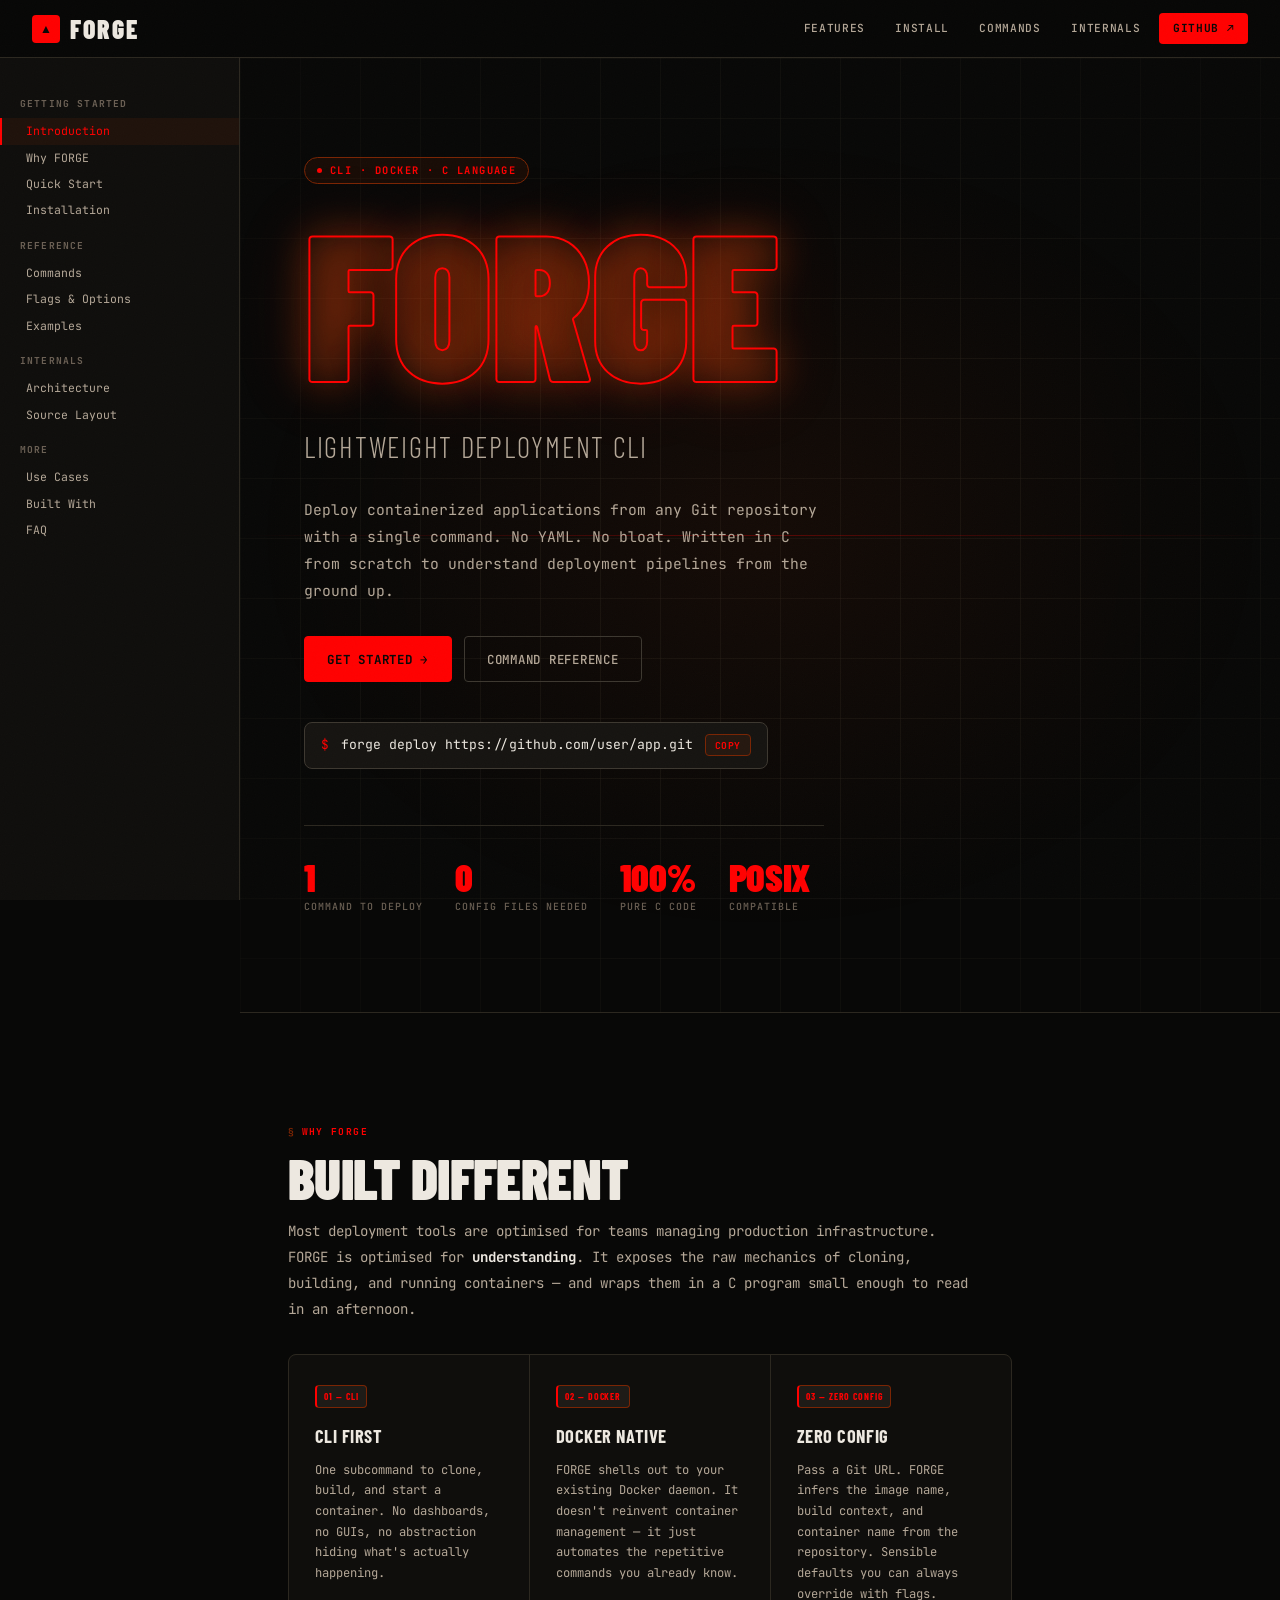
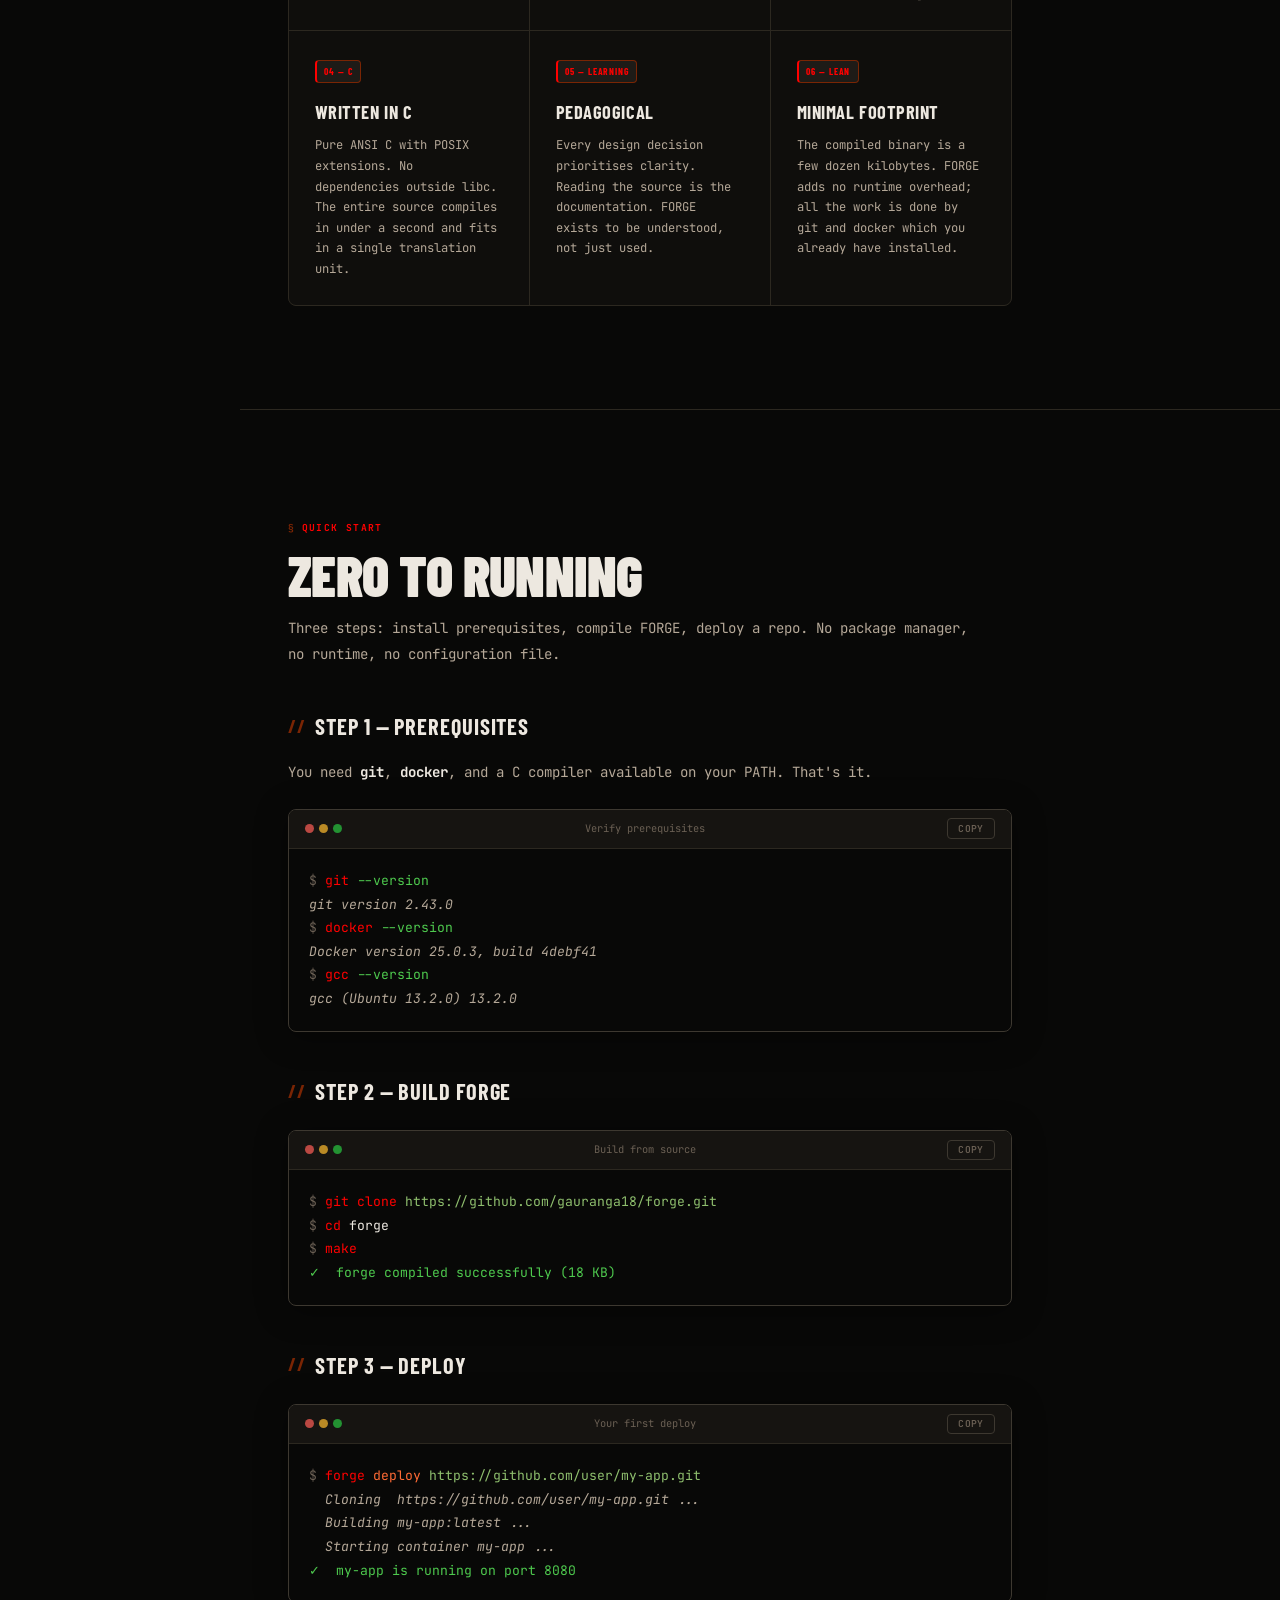
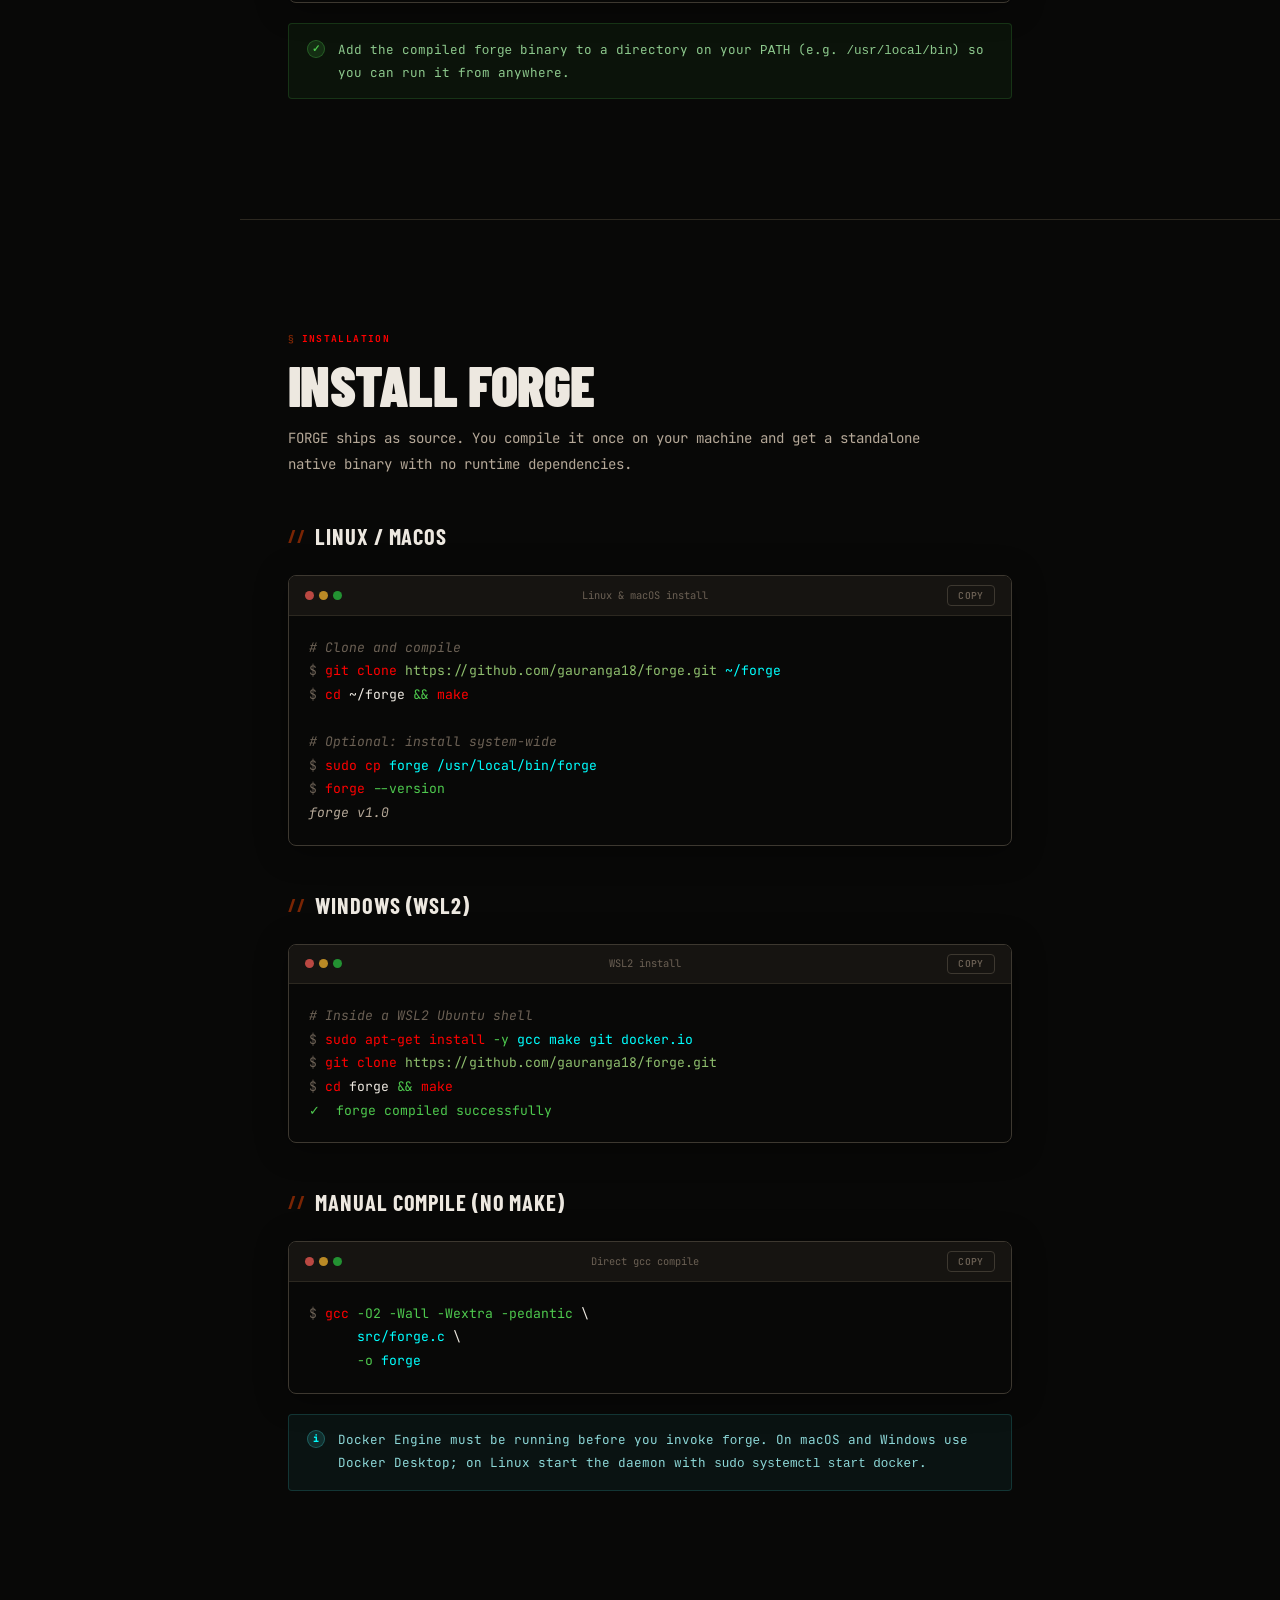
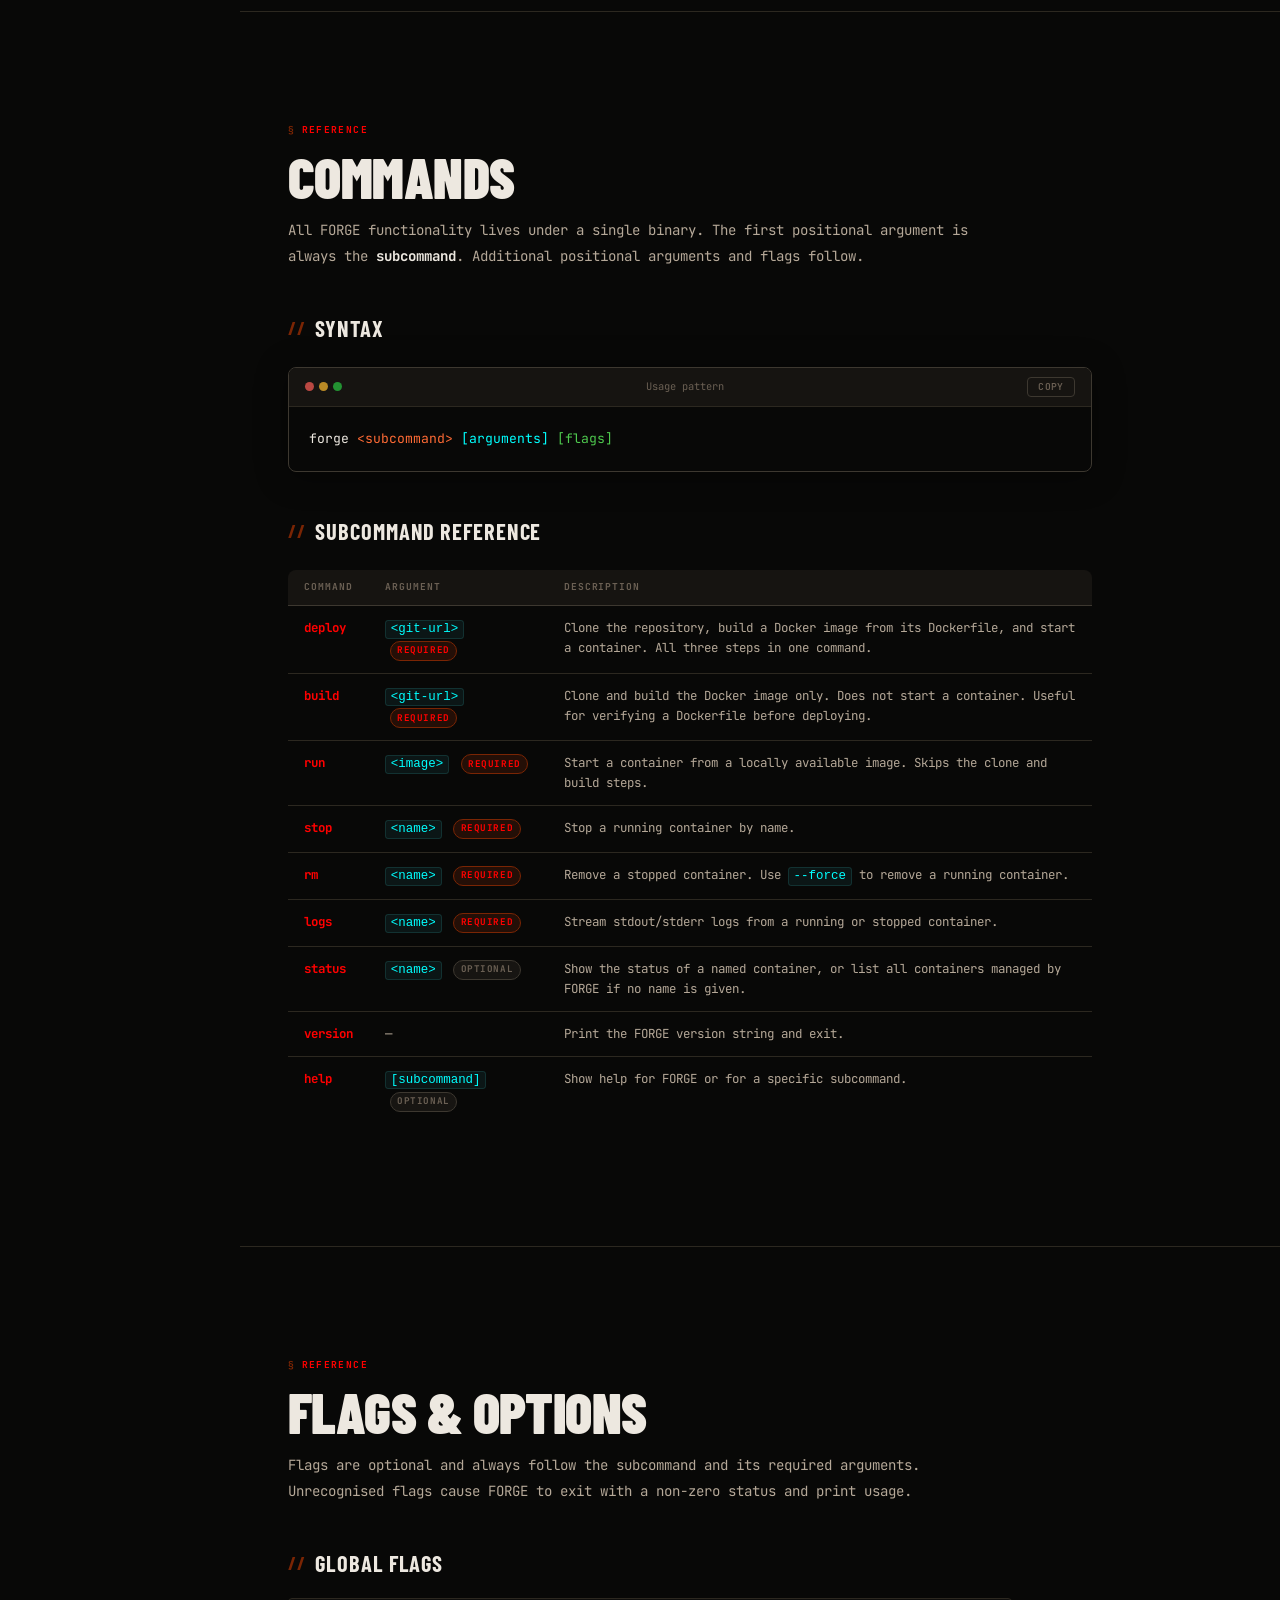
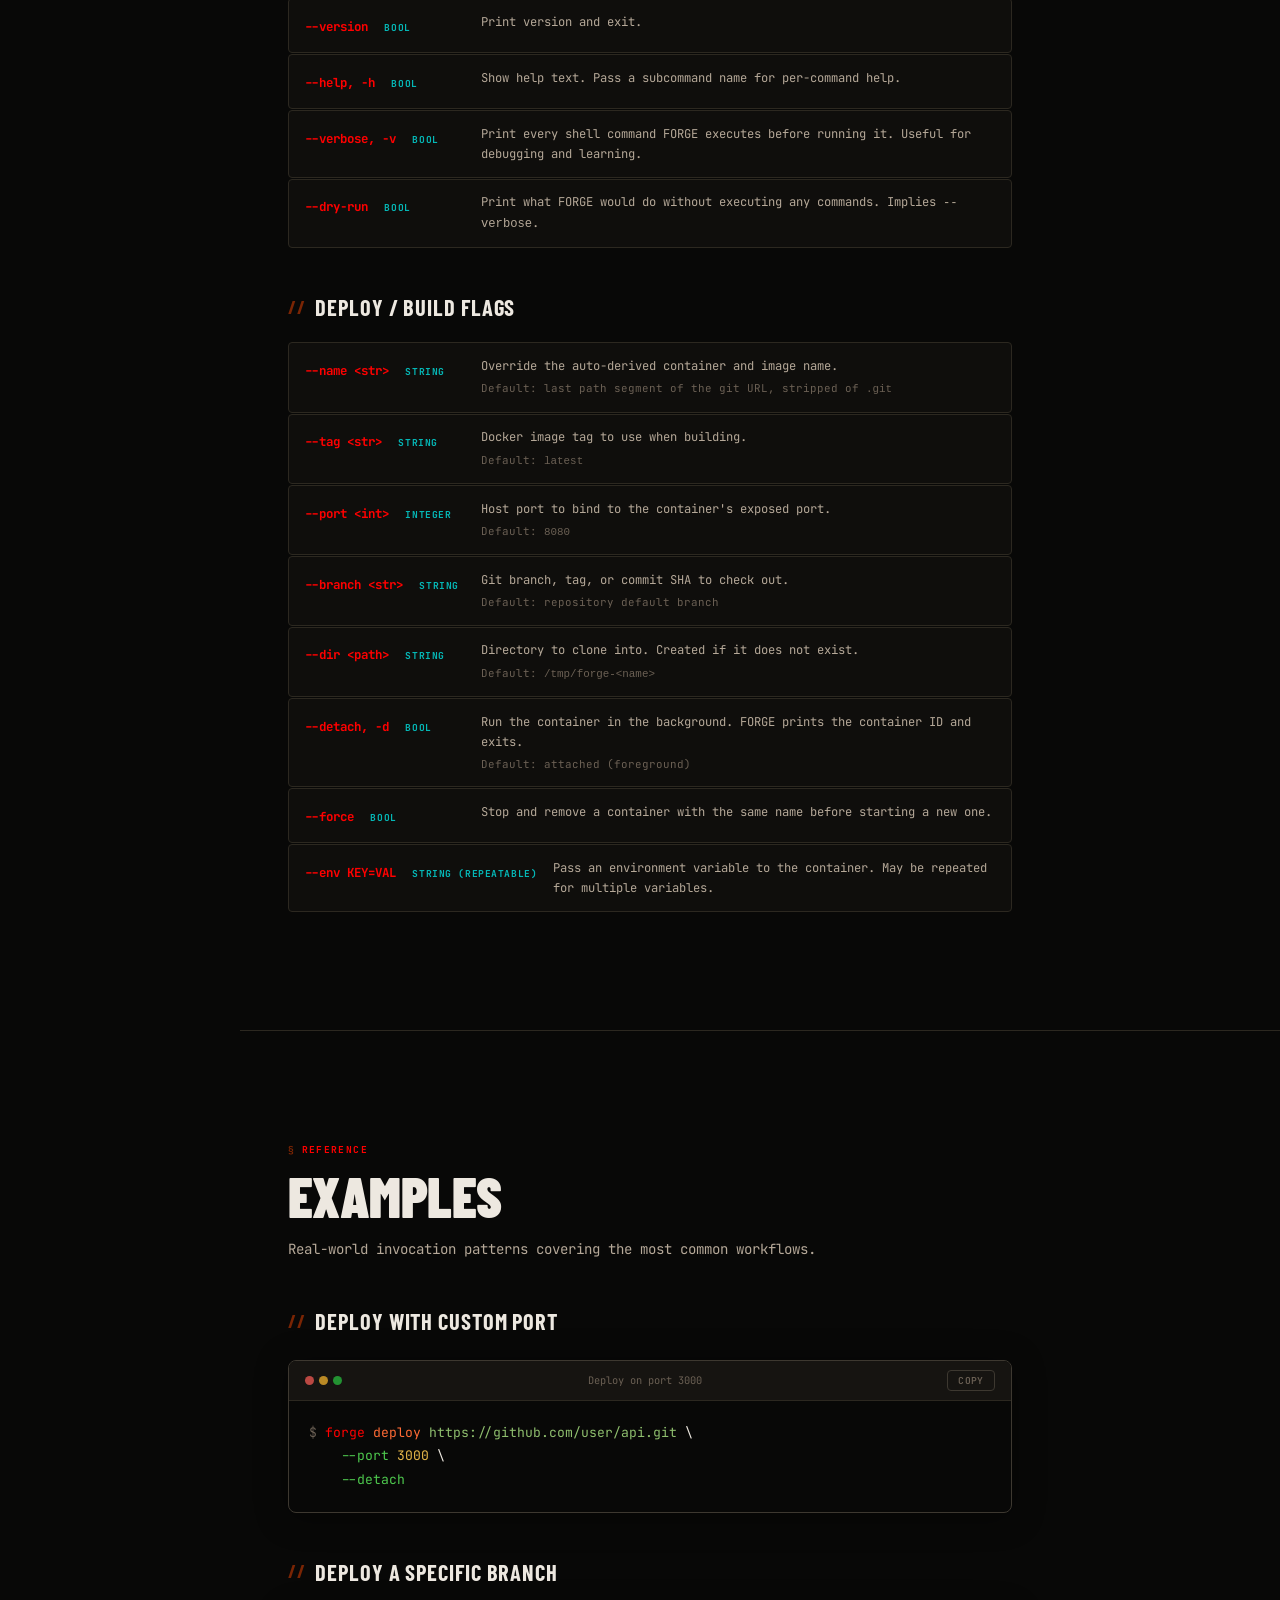
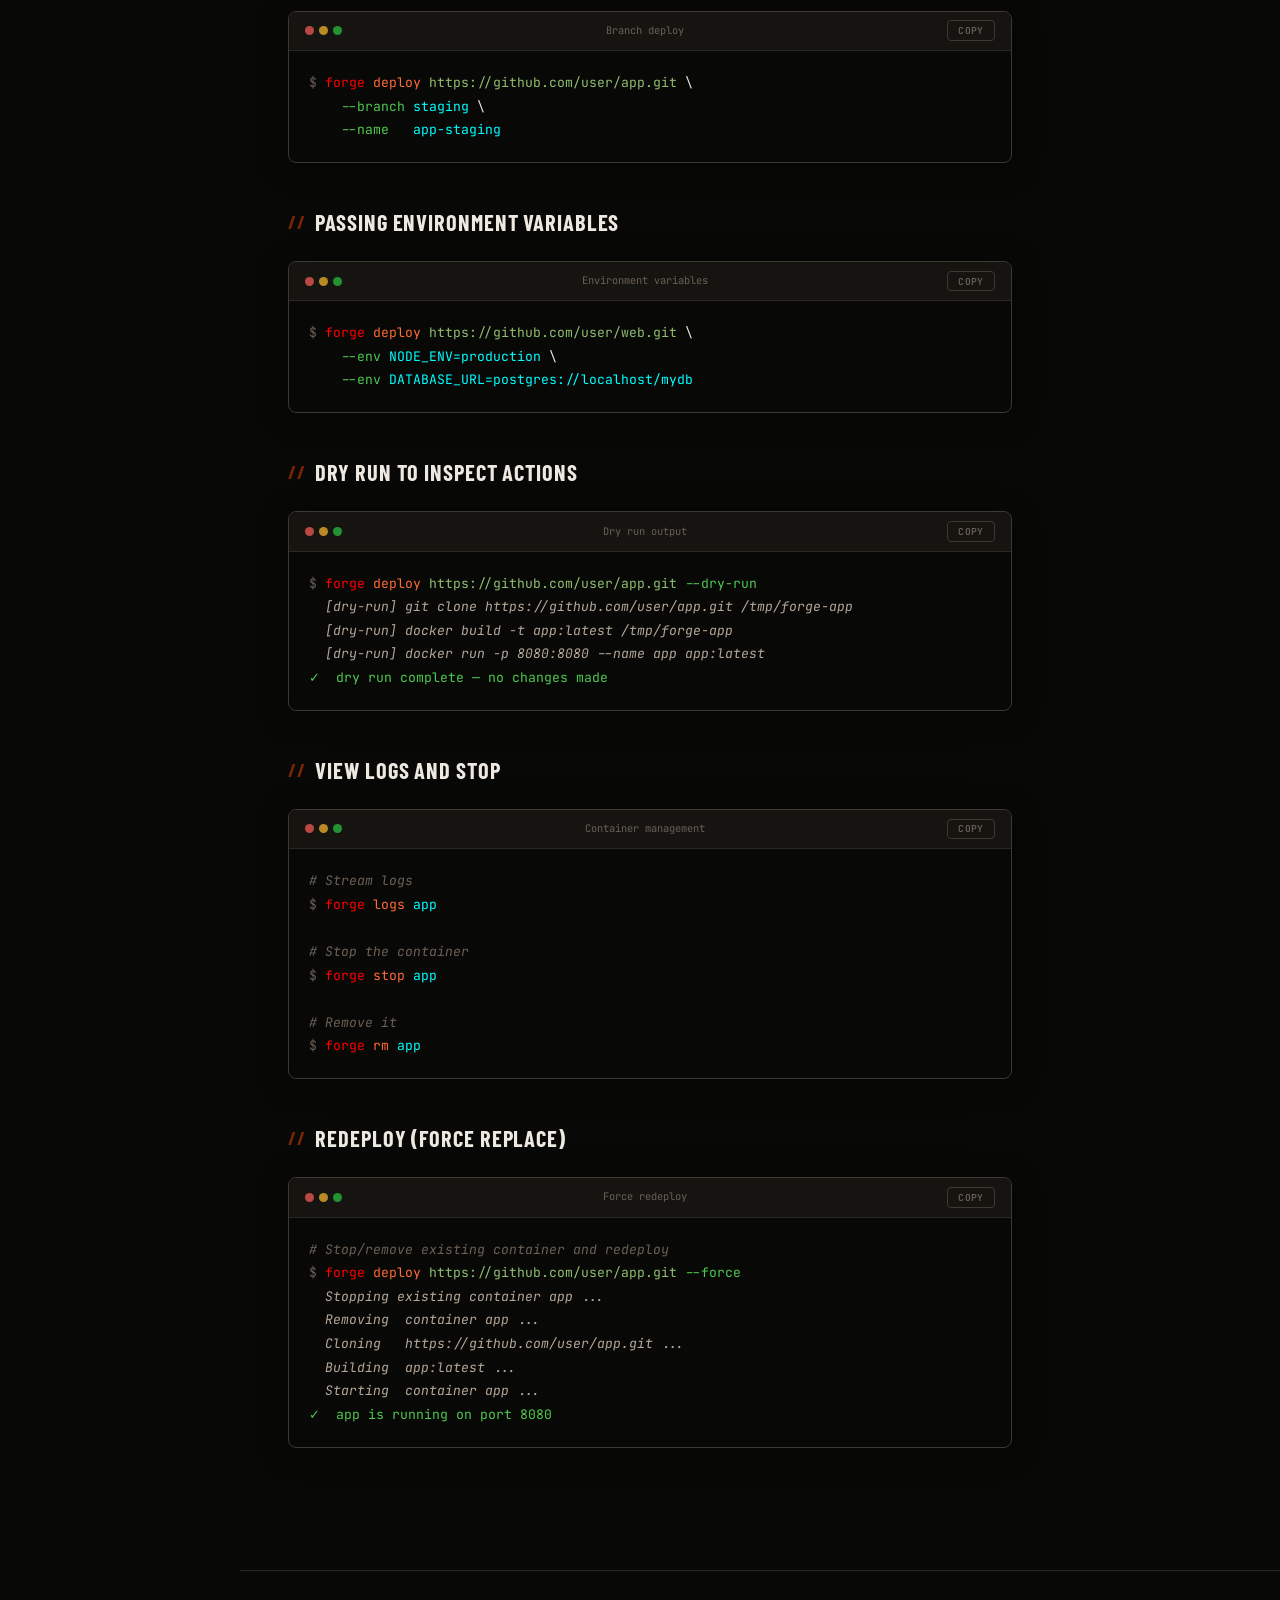
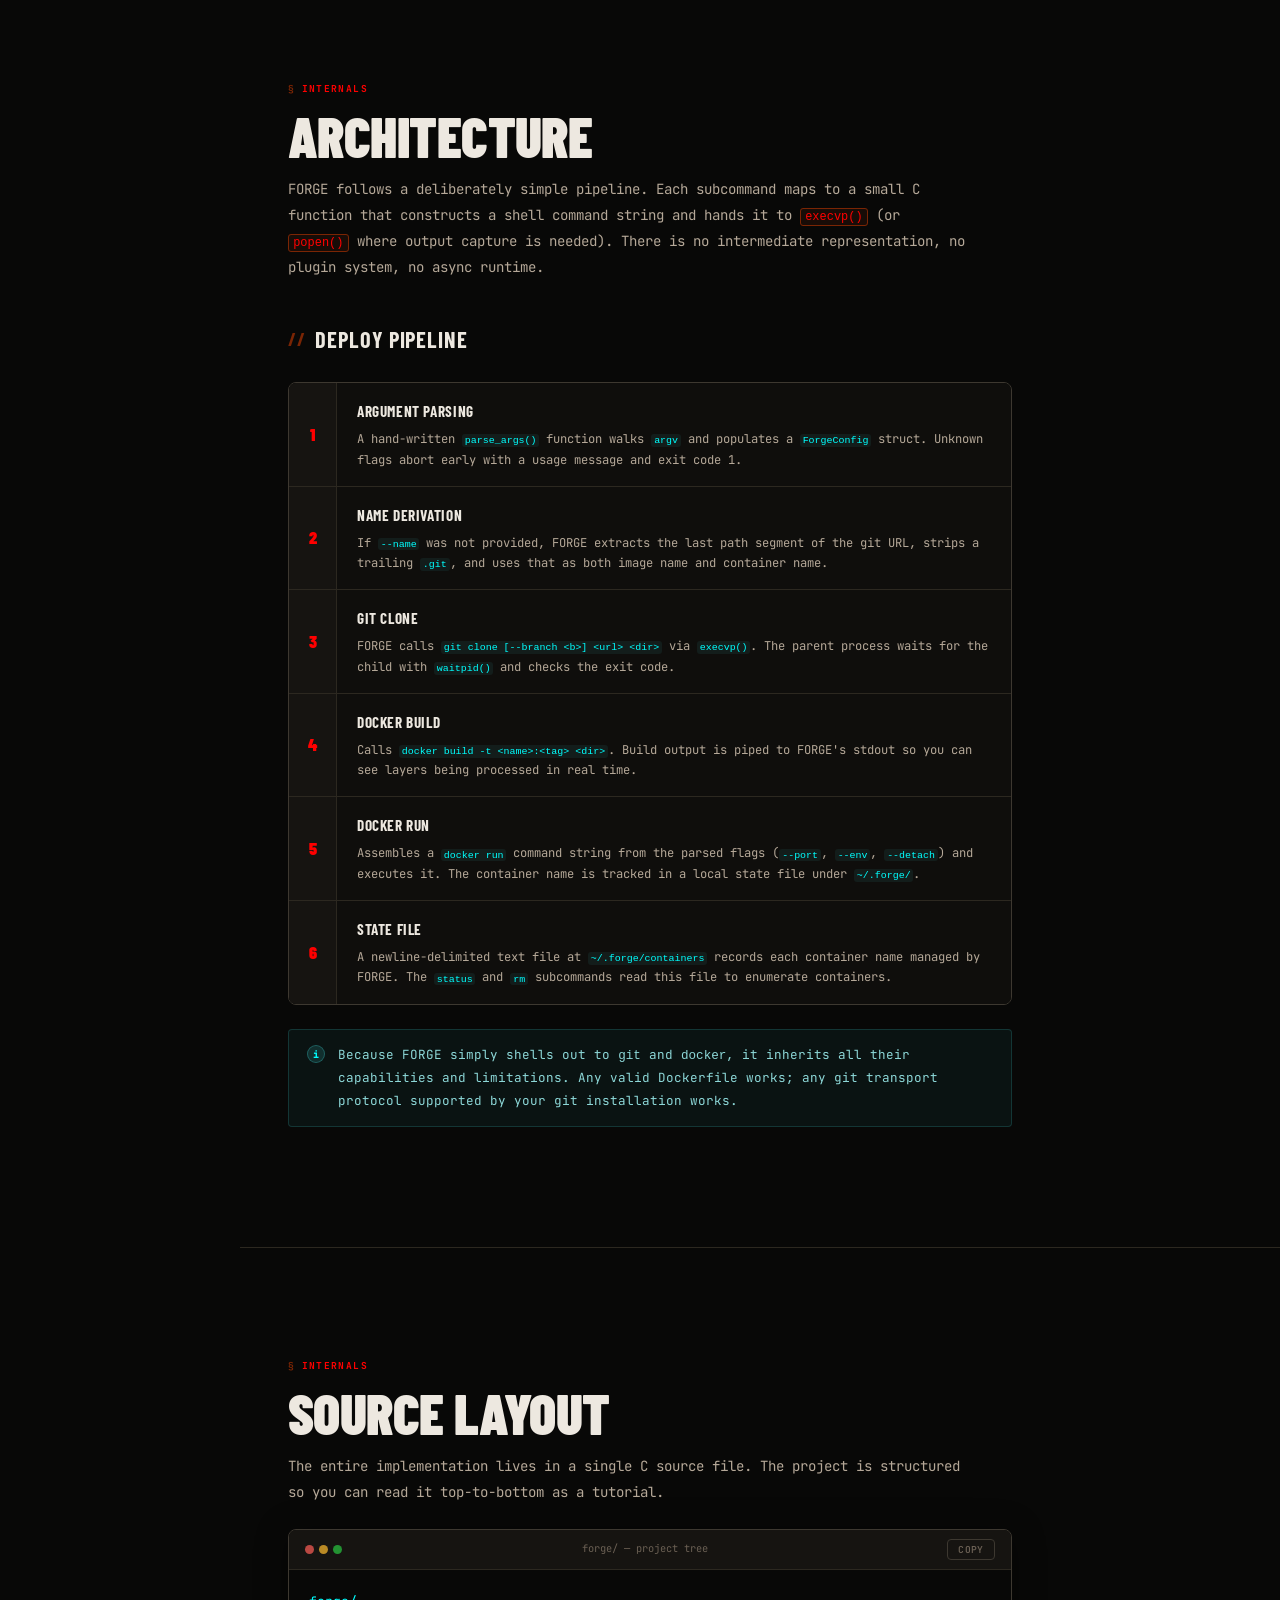
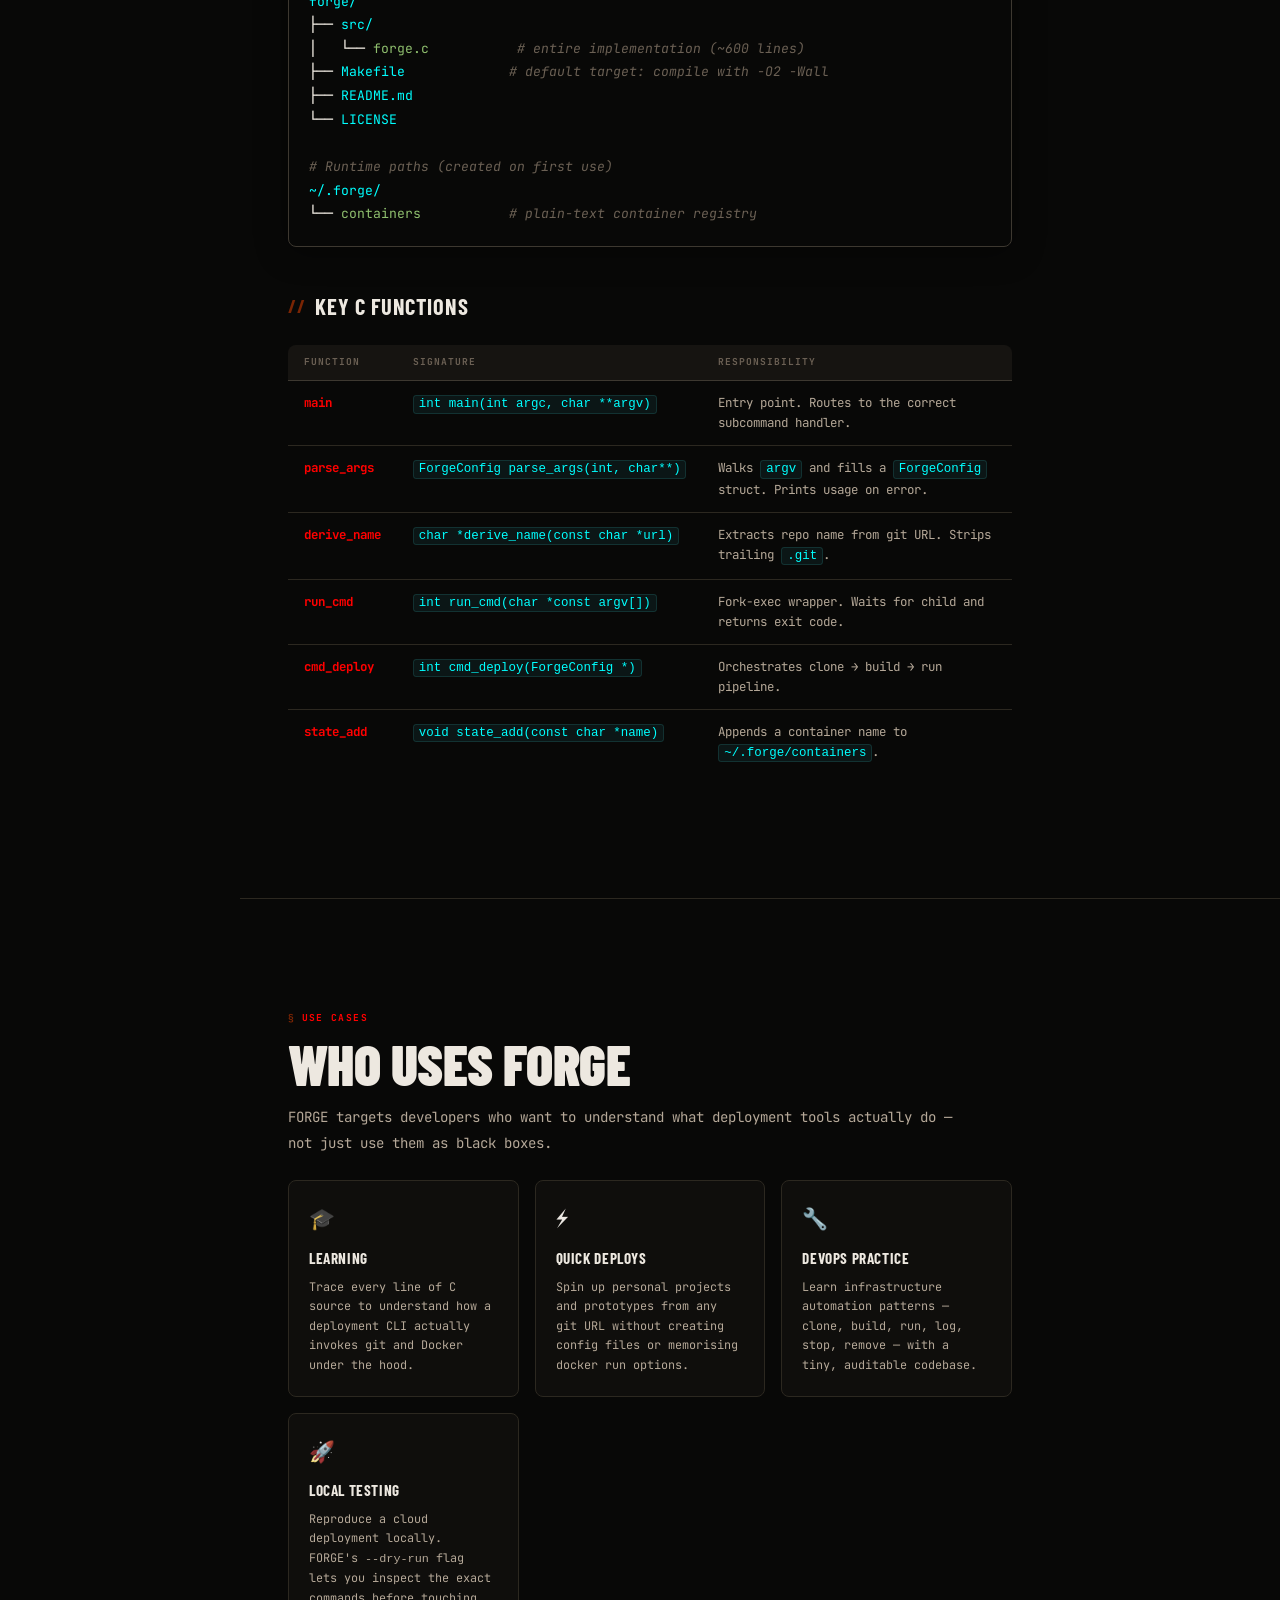
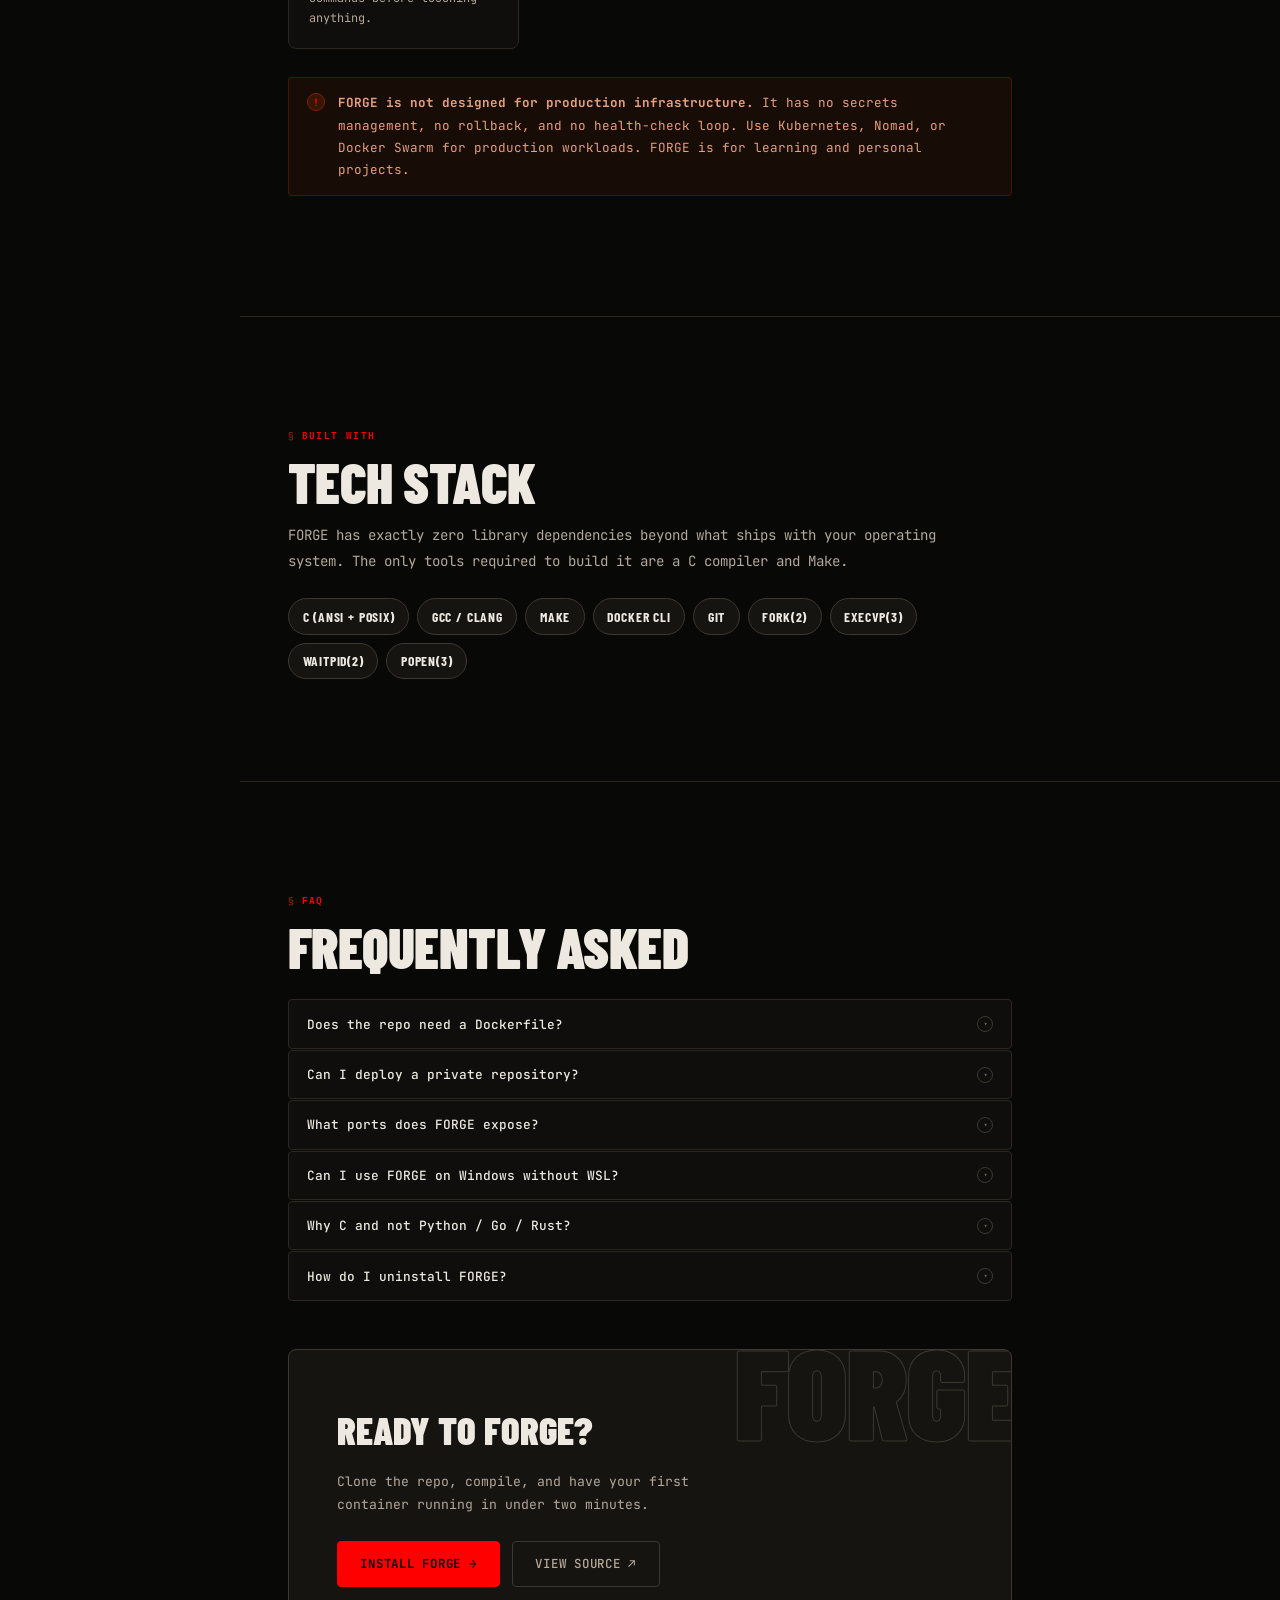
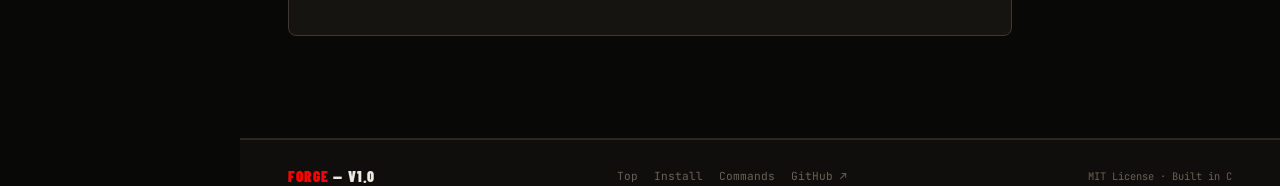
==== commit 6e5cc690: "UI changes of web docs" ====
--- a/docs/index.html
+++ b/docs/index.html
@@ -1,676 +1,2013 @@
 <!DOCTYPE html>
 <html lang="en">
 <head>
-    <meta charset="UTF-8">
-    <meta name="viewport" content="width=device-width, initial-scale=1.0">
-    <meta name="description" content="A lightweight CLI tool for automating deployment of Dockerized applications from Git repositories on Linux systems">
-    <meta name="keywords" content="CLI, Docker, deployment, DevOps, C programming, Linux, infrastructure automation">
-    <meta name="author" content="Developer Infrastructure Tool Team">
-    <title>Developer Infrastructure Tool - Documentation</title>
-    <link rel="stylesheet" href="style.css">
+  <meta charset="UTF-8">
+  <meta name="viewport" content="width=device-width, initial-scale=1.0">
+  <meta name="description" content="FORGE — Deploy containerized applications from Git with one command. Lightweight CLI built in C.">
+  <meta name="color-scheme" content="dark">
+  <title>FORGE — CLI Docker Deployment Tool</title>
+
+  <link rel="preconnect" href="https://fonts.googleapis.com">
+  <link rel="preconnect" href="https://fonts.gstatic.com" crossorigin>
+  <link href="https://fonts.googleapis.com/css2?family=Barlow+Condensed:ital,wght@0,300;0,600;0,700;0,900;1,700&family=JetBrains+Mono:ital,wght@0,300;0,400;0,500;0,700;1,400&display=swap" rel="stylesheet">
+
+  <style>
+    /* ════════════════════════════════════════════
+       TOKENS
+    ════════════════════════════════════════════ */
+    :root {
+      --bg:           #080807;
+      --bg-2:         #0f0e0c;
+      --bg-3:         #161411;
+      --bg-4:         #1e1b17;
+      --bg-5:         #252118;
+      --border:       #2c2820;
+      --border-2:     #3d3830;
+      --forge:        #ff0000;
+      --forge-dim:    #7a2504;
+      --forge-glow:   rgba(232,71,10,0.12);
+      --forge-soft:   rgba(232,71,10,0.07);
+      --ember:        #ff6b35;
+      --ash:          #a89880;
+      --steel:        #6b6054;
+      --text:         #ede8e0;
+      --text-2:       #b5a898;
+      --text-3:       #6b6054;
+      --green:        #4ec94e;
+      --cyan:         #00ffff;
+      --yellow:       #e8b84a;
+      --font-display: 'Barlow Condensed', sans-serif;
+      --font-mono:    'JetBrains Mono', 'Cascadia Code', monospace;
+      --nav-h:        58px;
+      --sidebar-w:    240px;
+      --r:            4px;
+      --r-lg:         8px;
+      --ease:         cubic-bezier(0.25, 0.46, 0.45, 0.94);
+    }
+
+    /* ════════════════════════════════════════════
+       RESET
+    ════════════════════════════════════════════ */
+    *, *::before, *::after { box-sizing: border-box; margin: 0; padding: 0; }
+    html { scroll-behavior: smooth; font-size: 16px; }
+    body {
+      background: var(--bg);
+      color: var(--text);
+      font-family: var(--font-mono);
+      line-height: 1.7;
+      overflow-x: hidden;
+      min-width: 320px;
+      -webkit-font-smoothing: antialiased;
+    }
+
+    /* CRT noise texture overlay */
+    body::before {
+      content: '';
+      position: fixed; inset: 0; z-index: 9999;
+      background-image: url("data:image/svg+xml,%3Csvg xmlns='http://www.w3.org/2000/svg' width='200' height='200'%3E%3Cfilter id='n'%3E%3CfeTurbulence type='fractalNoise' baseFrequency='0.9' numOctaves='4' stitchTiles='stitch'/%3E%3C/filter%3E%3Crect width='200' height='200' filter='url(%23n)' opacity='0.03'/%3E%3C/svg%3E");
+      pointer-events: none;
+      opacity: 0.6;
+    }
+
+    ::selection { background: var(--forge-glow); color: var(--forge); }
+    ::-webkit-scrollbar { width: 4px; }
+    ::-webkit-scrollbar-track { background: var(--bg); }
+    ::-webkit-scrollbar-thumb { background: var(--border-2); border-radius: 2px; }
+    ::-webkit-scrollbar-thumb:hover { background: var(--forge-dim); }
+
+    a { color: var(--forge); text-decoration: none; transition: color 0.15s; }
+    a:hover { color: var(--ember); }
+    a:focus-visible { outline: 1px solid var(--forge); outline-offset: 3px; border-radius: 2px; }
+
+    @media (prefers-reduced-motion: reduce) {
+      *, *::before, *::after {
+        animation-duration: 0.01ms !important;
+        transition-duration: 0.01ms !important;
+      }
+      html { scroll-behavior: auto; }
+    }
+
+    /* ════════════════════════════════════════════
+       TOP NAV
+    ════════════════════════════════════════════ */
+    .top-nav {
+      position: fixed; top: 0; left: 0; right: 0; z-index: 200;
+      height: var(--nav-h);
+      background: rgba(8,8,7,0.95);
+      backdrop-filter: blur(16px);
+      border-bottom: 1px solid var(--border);
+      display: flex; align-items: center; justify-content: space-between;
+      padding: 0 clamp(1rem, 4vw, 2rem);
+      gap: 1rem;
+    }
+
+    .nav-brand {
+      display: flex; align-items: center; gap: 0.6rem;
+      font-family: var(--font-display);
+      font-size: clamp(1.3rem, 3vw, 1.6rem);
+      font-weight: 900;
+      letter-spacing: 0.08em;
+      color: var(--text);
+      text-transform: uppercase;
+      text-decoration: none;
+    }
+    .nav-brand:hover { color: var(--text); }
+    .brand-icon {
+      display: inline-flex; align-items: center; justify-content: center;
+      width: 28px; height: 28px;
+      background: var(--forge);
+      border-radius: var(--r);
+      font-size: 0.75rem; font-weight: 900;
+      color: var(--bg);
+      letter-spacing: 0;
+      flex-shrink: 0;
+    }
+
+    .nav-right { display: flex; align-items: center; gap: 0.5rem; }
+    .nav-link {
+      font-size: 0.7rem; font-weight: 500; letter-spacing: 0.06em;
+      text-transform: uppercase; color: var(--text-2);
+      padding: 0.35rem 0.7rem; border-radius: var(--r);
+      transition: all 0.15s;
+      display: none;
+    }
+    @media (min-width: 640px) { .nav-link { display: block; } }
+    .nav-link:hover { color: var(--text); background: var(--bg-4); }
+    .nav-link.active { color: var(--forge); }
+
+    .nav-doc-btn {
+      font-family: var(--font-mono);
+      font-size: 0.7rem; font-weight: 700; letter-spacing: 0.06em;
+      text-transform: uppercase; color: var(--bg);
+      background: var(--forge);
+      padding: 0.38rem 0.85rem;
+      border-radius: var(--r);
+      border: none; cursor: pointer;
+      transition: all 0.15s;
+    }
+    .nav-doc-btn:hover { background: var(--ember); color: var(--bg); }
+
+    .hamburger {
+      display: flex; flex-direction: column; gap: 4px;
+      background: none; border: 1px solid var(--border-2);
+      border-radius: var(--r); padding: 6px;
+      cursor: pointer;
+    }
+    .hamburger span { display: block; width: 16px; height: 2px; background: var(--text-2); transition: all 0.2s; }
+    .hamburger.open span:nth-child(1) { transform: rotate(45deg) translate(4px,4px); }
+    .hamburger.open span:nth-child(2) { opacity: 0; transform: scaleX(0); }
+    .hamburger.open span:nth-child(3) { transform: rotate(-45deg) translate(4px,-4px); }
+    @media (min-width: 900px) { .hamburger { display: none; } }
+
+    /* ════════════════════════════════════════════
+       LAYOUT SHELL (sidebar + content)
+    ════════════════════════════════════════════ */
+    .page-shell {
+      display: flex;
+      padding-top: var(--nav-h);
+      min-height: 100vh;
+    }
+
+    /* ─── SIDEBAR ─── */
+    .sidebar {
+      position: fixed;
+      top: var(--nav-h); left: 0; bottom: 0;
+      width: var(--sidebar-w);
+      background: var(--bg-2);
+      border-right: 1px solid var(--border);
+      overflow-y: auto;
+      overflow-x: hidden;
+      padding: 1.5rem 0 2rem;
+      z-index: 90;
+      transform: translateX(-100%);
+      transition: transform 0.28s var(--ease);
+    }
+    .sidebar.open { transform: translateX(0); }
+    @media (min-width: 900px) {
+      .sidebar { transform: translateX(0); }
+    }
+
+    .sidebar-section { margin-bottom: 0.25rem; }
+    .sidebar-group-label {
+      font-size: 0.6rem; font-weight: 700;
+      letter-spacing: 0.12em; text-transform: uppercase;
+      color: var(--steel); padding: 0.9rem 1.25rem 0.35rem;
+      display: block;
+    }
+    .sidebar-link {
+      display: block;
+      font-size: 0.72rem; font-weight: 400;
+      color: var(--text-2);
+      padding: 0.32rem 1.25rem 0.32rem 1.5rem;
+      border-left: 2px solid transparent;
+      transition: all 0.15s;
+      line-height: 1.4;
+      text-decoration: none;
+    }
+    .sidebar-link:hover { color: var(--text); border-left-color: var(--border-2); }
+    .sidebar-link.active { color: var(--forge); border-left-color: var(--forge); background: var(--forge-soft); }
+    .sidebar-link:focus-visible { outline: 1px solid var(--forge); outline-offset: -1px; }
+
+    /* Sidebar overlay on mobile */
+    .sidebar-overlay {
+      position: fixed; inset: 0; z-index: 89;
+      background: rgba(8,8,7,0.7);
+      backdrop-filter: blur(4px);
+      display: none;
+    }
+    .sidebar-overlay.visible { display: block; }
+
+    /* ─── MAIN CONTENT ─── */
+    .main-content {
+      flex: 1;
+      min-width: 0;
+      padding: 0;
+    }
+    @media (min-width: 900px) {
+      .main-content { margin-left: var(--sidebar-w); }
+    }
+
+    .section-outer {
+      padding: clamp(4rem, 8vw, 7rem) clamp(1.25rem, 5vw, 3rem);
+      max-width: 820px;
+    }
+    .section-outer.hero-outer {
+      max-width: 100%;
+      padding: 0;
+    }
+    .section-outer.wide { max-width: 900px; }
+
+    /* ════════════════════════════════════════════
+       HERO
+    ════════════════════════════════════════════ */
+    .hero {
+      min-height: calc(100vh - var(--nav-h));
+      display: flex; align-items: center;
+      position: relative;
+      overflow: hidden;
+      padding: clamp(3rem, 8vw, 6rem) clamp(1.25rem, 6vw, 4rem);
+    }
+
+    /* Grid + radial glow background */
+    .hero::before {
+      content: '';
+      position: absolute; inset: 0;
+      background:
+        radial-gradient(ellipse 70% 60% at 50% 50%, rgba(232,71,10,0.06) 0%, transparent 70%),
+        linear-gradient(rgba(44,40,32,0.3) 1px, transparent 1px),
+        linear-gradient(90deg, rgba(44,40,32,0.3) 1px, transparent 1px);
+      background-size: auto, 60px 60px, 60px 60px;
+      mask-image: radial-gradient(ellipse 90% 100% at 50% 50%, black 30%, transparent 100%);
+      pointer-events: none;
+    }
+
+    /* Horizontal scanning line */
+    .hero::after {
+      content: '';
+      position: absolute; left: 0; right: 0;
+      height: 1px;
+      background: linear-gradient(90deg, transparent, var(--forge), transparent);
+      opacity: 0.3;
+      animation: scan 8s linear infinite;
+    }
+    @keyframes scan {
+      0%   { top: -1px; opacity: 0; }
+      5%   { opacity: 0.3; }
+      95%  { opacity: 0.3; }
+      100% { top: 100%; opacity: 0; }
+    }
+
+    .hero-inner {
+      position: relative; z-index: 1;
+      max-width: 860px;
+    }
+
+    .hero-badge {
+      display: inline-flex; align-items: center; gap: 0.5rem;
+      font-size: 0.65rem; font-weight: 700; letter-spacing: 0.14em;
+      text-transform: uppercase; color: var(--forge);
+      border: 1px solid var(--forge-dim);
+      background: var(--forge-soft);
+      padding: 0.25rem 0.75rem;
+      border-radius: 100px;
+      margin-bottom: 1.5rem;
+      animation: fadeUp 0.5s ease both;
+    }
+    .hero-badge::before {
+      content: '';
+      width: 5px; height: 5px; border-radius: 50%;
+      background: var(--forge);
+      animation: pulse 2s ease-in-out infinite;
+    }
+    @keyframes pulse { 0%,100%{opacity:1} 50%{opacity:0.3} }
+
+    .hero-title {
+      font-family: var(--font-display);
+      font-size: clamp(5rem, 18vw, 13rem);
+      font-weight: 900;
+      line-height: 0.88;
+      letter-spacing: -0.01em;
+      text-transform: uppercase;
+      color: var(--text);
+      margin-bottom: 0.15em;
+      animation: fadeUp 0.5s ease 0.1s both;
+      position: relative;
+    }
+    /* Forge glow effect on title */
+    .hero-title span {
+      position: relative;
+      display: inline-block;
+      color: transparent;
+      -webkit-text-stroke: 2px var(--forge);
+      text-shadow: 0 0 40px rgba(232,71,10,0.4), 0 0 80px rgba(232,71,10,0.15);
+      /* fallback for stroke */
+    }
+    @supports not (-webkit-text-stroke: 1px black) {
+      .hero-title span { color: var(--forge); }
+    }
+
+    .hero-sub {
+      font-family: var(--font-display);
+      font-size: clamp(1.1rem, 3vw, 1.8rem);
+      font-weight: 300;
+      letter-spacing: 0.06em;
+      color: var(--text-2);
+      text-transform: uppercase;
+      margin-bottom: 1.5rem;
+      animation: fadeUp 0.5s ease 0.2s both;
+    }
+
+    .hero-desc {
+      font-size: clamp(0.8rem, 1.5vw, 0.92rem);
+      color: var(--text-2);
+      max-width: 520px;
+      line-height: 1.85;
+      margin-bottom: 2rem;
+      animation: fadeUp 0.5s ease 0.3s both;
+    }
+
+    .hero-actions {
+      display: flex; flex-wrap: wrap; gap: 0.75rem;
+      animation: fadeUp 0.5s ease 0.4s both;
+    }
+
+    .btn-primary {
+      display: inline-flex; align-items: center; gap: 0.5rem;
+      font-family: var(--font-mono);
+      font-size: 0.78rem; font-weight: 700; letter-spacing: 0.06em;
+      text-transform: uppercase;
+      color: var(--bg);
+      background: var(--forge);
+      padding: 0.7rem 1.4rem;
+      border-radius: var(--r);
+      border: 1px solid var(--forge);
+      transition: all 0.15s;
+      text-decoration: none;
+    }
+    .btn-primary:hover {
+      background: var(--ember);
+      border-color: var(--ember);
+      color: var(--bg);
+      transform: translateY(-1px);
+      box-shadow: 0 6px 20px rgba(232,71,10,0.3);
+    }
+
+    .btn-secondary {
+      display: inline-flex; align-items: center; gap: 0.5rem;
+      font-family: var(--font-mono);
+      font-size: 0.78rem; font-weight: 500; letter-spacing: 0.06em;
+      text-transform: uppercase;
+      color: var(--text-2);
+      background: none;
+      padding: 0.7rem 1.4rem;
+      border-radius: var(--r);
+      border: 1px solid var(--border-2);
+      transition: all 0.15s;
+      text-decoration: none;
+    }
+    .btn-secondary:hover {
+      color: var(--text);
+      border-color: var(--steel);
+      background: var(--bg-4);
+    }
+
+    .hero-quick-cmd {
+      margin-top: 2.5rem;
+      display: inline-flex; align-items: center; gap: 0.75rem;
+      background: var(--bg-3);
+      border: 1px solid var(--border-2);
+      border-radius: var(--r-lg);
+      padding: 0.7rem 1rem;
+      animation: fadeUp 0.5s ease 0.5s both;
+    }
+    .hqc-prompt { color: var(--forge); font-size: 0.8rem; user-select: none; }
+    .hqc-cmd { font-size: 0.82rem; color: var(--text); }
+    .hqc-copy {
+      background: var(--forge-soft);
+      border: 1px solid var(--forge-dim);
+      color: var(--forge);
+      font-family: var(--font-mono);
+      font-size: 0.6rem; font-weight: 700; letter-spacing: 0.05em;
+      text-transform: uppercase;
+      padding: 0.22rem 0.55rem;
+      border-radius: var(--r);
+      cursor: pointer;
+      transition: all 0.15s;
+      flex-shrink: 0;
+    }
+    .hqc-copy:hover { background: var(--forge); color: var(--bg); border-color: var(--forge); }
+
+    .hero-stats {
+      display: flex; flex-wrap: wrap; gap: 2rem;
+      margin-top: 3.5rem;
+      padding-top: 2rem;
+      border-top: 1px solid var(--border);
+      animation: fadeUp 0.5s ease 0.6s both;
+    }
+    .stat-item {}
+    .stat-n {
+      font-family: var(--font-display);
+      font-size: clamp(1.6rem, 4vw, 2.4rem);
+      font-weight: 900;
+      color: var(--forge);
+      line-height: 1;
+      letter-spacing: -0.01em;
+    }
+    .stat-l {
+      font-size: 0.62rem; font-weight: 500;
+      letter-spacing: 0.1em; text-transform: uppercase;
+      color: var(--steel);
+      margin-top: 0.2rem;
+    }
+
+    @keyframes fadeUp { from{opacity:0;transform:translateY(18px)} to{opacity:1;transform:translateY(0)} }
+
+    /* ════════════════════════════════════════════
+       SECTION SHARED STYLES
+    ════════════════════════════════════════════ */
+    .doc-section {
+      border-bottom: 1px solid var(--border);
+    }
+
+    .section-tag {
+      display: inline-flex; align-items: center; gap: 0.4rem;
+      font-size: 0.6rem; font-weight: 700;
+      letter-spacing: 0.14em; text-transform: uppercase;
+      color: var(--forge);
+      margin-bottom: 0.65rem;
+    }
+    .section-tag::before { content: '§'; color: var(--forge-dim); }
+
+    h2.section-title {
+      font-family: var(--font-display);
+      font-size: clamp(2rem, 6vw, 3.5rem);
+      font-weight: 900;
+      letter-spacing: -0.01em;
+      text-transform: uppercase;
+      line-height: 1;
+      color: var(--text);
+      margin-bottom: 0.75rem;
+    }
+
+    h3.sub-title {
+      font-family: var(--font-display);
+      font-size: clamp(1rem, 2.5vw, 1.4rem);
+      font-weight: 700;
+      text-transform: uppercase;
+      letter-spacing: 0.04em;
+      color: var(--text);
+      margin: 2.5rem 0 0.85rem;
+      display: flex; align-items: center; gap: 0.6rem;
+    }
+    h3.sub-title::before {
+      content: '//';
+      color: var(--forge-dim);
+      font-size: 0.85em;
+    }
+
+    .prose {
+      font-size: clamp(0.8rem, 1.4vw, 0.88rem);
+      color: var(--text-2);
+      line-height: 1.85;
+      max-width: 680px;
+      margin-bottom: 1.5rem;
+    }
+    .prose strong { color: var(--text); font-weight: 700; }
+    .prose code {
+      font-size: 0.85em;
+      color: var(--forge);
+      background: var(--forge-soft);
+      border: 1px solid var(--forge-dim);
+      padding: 0.1em 0.35em;
+      border-radius: 3px;
+    }
+    .prose a { color: var(--forge); }
+    .prose a:hover { color: var(--ember); }
+
+    /* ════════════════════════════════════════════
+       FEATURES GRID
+    ════════════════════════════════════════════ */
+    .features-grid {
+      display: grid;
+      grid-template-columns: repeat(auto-fit, minmax(200px, 1fr));
+      gap: 1px;
+      background: var(--border);
+      border: 1px solid var(--border);
+      border-radius: var(--r-lg);
+      overflow: hidden;
+      margin-top: 2rem;
+    }
+
+    .feat-card {
+      background: var(--bg-2);
+      padding: clamp(1.1rem, 3vw, 1.6rem);
+      transition: background 0.2s;
+      position: relative;
+      overflow: hidden;
+    }
+    .feat-card:hover { background: var(--bg-3); }
+    .feat-card::after {
+      content: '';
+      position: absolute; inset: 0;
+      background: radial-gradient(circle at 0% 0%, var(--forge-soft), transparent 60%);
+      opacity: 0; transition: opacity 0.25s;
+      pointer-events: none;
+    }
+    .feat-card:hover::after { opacity: 1; }
+
+    .feat-icon {
+      font-family: var(--font-display);
+      font-size: 0.6rem; font-weight: 700; letter-spacing: 0.1em;
+      color: var(--forge); text-transform: uppercase;
+      border: 1px solid var(--forge-dim);
+      border-left: 2px solid var(--forge);
+      background: var(--bg-4);
+      padding: 0.15rem 0.45rem;
+      border-radius: var(--r);
+      display: inline-block;
+      margin-bottom: 0.85rem;
+    }
+    .feat-name {
+      font-family: var(--font-display);
+      font-size: clamp(0.95rem, 2vw, 1.15rem);
+      font-weight: 700; text-transform: uppercase;
+      letter-spacing: 0.03em;
+      color: var(--text);
+      margin-bottom: 0.45rem;
+    }
+    .feat-desc {
+      font-size: 0.76rem; color: var(--text-2); line-height: 1.7;
+    }
+
+    /* ════════════════════════════════════════════
+       TERMINAL / CODE BLOCKS
+    ════════════════════════════════════════════ */
+    .terminal {
+      background: var(--bg);
+      border: 1px solid var(--border-2);
+      border-radius: var(--r-lg);
+      overflow: hidden;
+      margin: 1.25rem 0;
+      box-shadow: 0 4px 32px rgba(0,0,0,0.4);
+    }
+
+    .terminal-bar {
+      display: flex; align-items: center; justify-content: space-between;
+      padding: 0.55rem 1rem;
+      background: var(--bg-3);
+      border-bottom: 1px solid var(--border);
+      gap: 0.75rem;
+    }
+    .t-dots { display: flex; gap: 5px; }
+    .t-dots span {
+      width: 9px; height: 9px; border-radius: 50%;
+    }
+    .t-d1 { background: #ff5f57; opacity: 0.7; }
+    .t-d2 { background: #ffbd2e; opacity: 0.7; }
+    .t-d3 { background: #28c840; opacity: 0.7; }
+    .t-filename {
+      font-size: 0.65rem; color: var(--steel);
+      flex: 1; text-align: center;
+      overflow: hidden; text-overflow: ellipsis; white-space: nowrap;
+    }
+    .t-copy {
+      background: none;
+      border: 1px solid var(--border-2);
+      color: var(--steel);
+      font-family: var(--font-mono);
+      font-size: 0.6rem; font-weight: 600; letter-spacing: 0.05em;
+      text-transform: uppercase;
+      padding: 0.18rem 0.48rem;
+      border-radius: var(--r);
+      cursor: pointer;
+      transition: all 0.15s;
+      white-space: nowrap;
+      min-width: 48px; text-align: center;
+    }
+    .t-copy:hover { color: var(--forge); border-color: var(--forge-dim); background: var(--forge-soft); }
+    .t-copy.ok { color: var(--green); border-color: #1a4a1a; background: rgba(78,201,78,0.08); }
+
+    .terminal pre {
+      padding: clamp(0.85rem, 2vw, 1.25rem);
+      overflow-x: auto;
+      font-family: var(--font-mono);
+      font-size: clamp(0.7rem, 1.2vw, 0.82rem);
+      line-height: 1.8;
+      -webkit-overflow-scrolling: touch;
+    }
+    .terminal code { font-family: inherit; white-space: pre; }
+
+    /* Syntax colours */
+    .c-prompt  { color: var(--steel); user-select: none; }
+    .c-cmd     { color: var(--forge); }
+    .c-sub     { color: var(--ember); }
+    .c-arg     { color: var(--cyan); }
+    .c-flag    { color: var(--green); }
+    .c-str     { color: #8fbf6e; }
+    .c-comment { color: var(--steel); font-style: italic; }
+    .c-ok      { color: var(--green); }
+    .c-err     { color: #e84a4a; }
+    .c-info    { color: var(--text-2); font-style: italic; }
+    .c-key     { color: #c084fc; }
+    .c-num     { color: var(--yellow); }
+    .c-type    { color: var(--cyan); }
+
+    /* ════════════════════════════════════════════
+       COMMAND REFERENCE TABLE
+    ════════════════════════════════════════════ */
+    .cmd-table-wrap { overflow-x: auto; margin: 1.25rem 0; border-radius: var(--r-lg); }
+    .cmd-table {
+      width: 100%; min-width: 540px;
+      border-collapse: collapse;
+      font-size: 0.78rem;
+    }
+    .cmd-table thead th {
+      text-align: left;
+      padding: 0.6rem 1rem;
+      background: var(--bg-3);
+      color: var(--steel);
+      font-size: 0.6rem; font-weight: 700;
+      letter-spacing: 0.1em; text-transform: uppercase;
+      border-bottom: 1px solid var(--border-2);
+    }
+    .cmd-table tbody td {
+      padding: 0.75rem 1rem;
+      border-bottom: 1px solid var(--border);
+      color: var(--text-2);
+      vertical-align: top; line-height: 1.6;
+    }
+    .cmd-table tbody tr { transition: background 0.12s; }
+    .cmd-table tbody tr:hover { background: var(--bg-3); }
+    .cmd-table tbody tr:last-child td { border-bottom: none; }
+    .cmd-table td.col-cmd { color: var(--forge); font-weight: 700; white-space: nowrap; }
+    .cmd-table td code {
+      font-size: 0.78rem; color: var(--cyan);
+      background: rgba(62,207,207,0.07);
+      border: 1px solid rgba(62,207,207,0.15);
+      padding: 0.08rem 0.3rem; border-radius: 3px;
+      white-space: nowrap;
+    }
+    .cmd-table td .badge {
+      display: inline-block;
+      font-size: 0.58rem; font-weight: 700;
+      letter-spacing: 0.06em; text-transform: uppercase;
+      padding: 0.1rem 0.4rem; border-radius: 100px;
+      margin-left: 0.3rem; vertical-align: middle;
+    }
+    .badge-req { background: rgba(232,71,10,0.12); color: var(--forge); border: 1px solid var(--forge-dim); }
+    .badge-opt { background: rgba(107,96,84,0.15); color: var(--steel); border: 1px solid var(--border-2); }
+
+    /* ════════════════════════════════════════════
+       CALLOUTS
+    ════════════════════════════════════════════ */
+    .callout {
+      display: flex; gap: 0.85rem;
+      padding: 0.9rem 1.1rem;
+      border-radius: var(--r);
+      font-size: 0.79rem; line-height: 1.75;
+      margin: 1.1rem 0;
+    }
+    .callout-note { background: rgba(62,207,207,0.06); border: 1px solid rgba(62,207,207,0.18); color: #8dd8d8; }
+    .callout-warn { background: rgba(232,71,10,0.07); border: 1px solid rgba(232,71,10,0.2); color: #e8a07a; }
+    .callout-tip  { background: rgba(78,201,78,0.06); border: 1px solid rgba(78,201,78,0.18); color: #8dc98d; }
+    .callout-icon {
+      flex-shrink: 0; width: 18px; height: 18px;
+      border-radius: 50%; display: flex; align-items: center; justify-content: center;
+      font-size: 0.62rem; font-weight: 900; margin-top: 1px;
+    }
+    .callout-note .callout-icon { background: rgba(62,207,207,0.15); color: var(--cyan); border: 1px solid rgba(62,207,207,0.3); }
+    .callout-warn .callout-icon { background: rgba(232,71,10,0.15); color: var(--forge); border: 1px solid var(--forge-dim); }
+    .callout-tip  .callout-icon { background: rgba(78,201,78,0.15); color: var(--green); border: 1px solid rgba(78,201,78,0.3); }
+
+    /* ════════════════════════════════════════════
+       ARCHITECTURE DIAGRAM
+    ════════════════════════════════════════════ */
+    .arch-flow {
+      display: flex; flex-direction: column; gap: 0;
+      margin: 1.5rem 0;
+      border: 1px solid var(--border-2);
+      border-radius: var(--r-lg);
+      overflow: hidden;
+    }
+    .arch-step {
+      display: grid;
+      grid-template-columns: 48px 1fr;
+      align-items: stretch;
+      border-bottom: 1px solid var(--border);
+      background: var(--bg-2);
+      transition: background 0.15s;
+    }
+    .arch-step:last-child { border-bottom: none; }
+    .arch-step:hover { background: var(--bg-3); }
+    .arch-num {
+      display: flex; align-items: center; justify-content: center;
+      background: var(--bg-3);
+      border-right: 1px solid var(--border);
+      font-family: var(--font-display);
+      font-size: 1.1rem; font-weight: 900;
+      color: var(--forge);
+      padding: 1rem 0;
+    }
+    .arch-body { padding: 1rem 1.25rem; }
+    .arch-title {
+      font-family: var(--font-display);
+      font-size: 0.95rem; font-weight: 700; text-transform: uppercase;
+      letter-spacing: 0.04em; color: var(--text);
+      margin-bottom: 0.25rem;
+    }
+    .arch-desc { font-size: 0.76rem; color: var(--text-2); line-height: 1.65; }
+    .arch-desc code {
+      font-size: 0.82em; color: var(--cyan);
+      background: rgba(62,207,207,0.08);
+      padding: 0.08em 0.28em; border-radius: 3px;
+    }
+
+    /* ════════════════════════════════════════════
+       FLAG/OPTION ROWS
+    ════════════════════════════════════════════ */
+    .flag-list { display: flex; flex-direction: column; gap: 1px; margin: 1rem 0; }
+    .flag-row {
+      display: grid;
+      grid-template-columns: minmax(160px, auto) 1fr;
+      gap: 1rem;
+      padding: 0.8rem 1rem;
+      background: var(--bg-2);
+      border: 1px solid var(--border);
+      border-radius: var(--r);
+      transition: background 0.12s;
+      align-items: start;
+    }
+    .flag-row:hover { background: var(--bg-3); }
+    .flag-name {
+      font-size: 0.78rem; font-weight: 700;
+      color: var(--forge); white-space: nowrap;
+    }
+    .flag-type {
+      font-size: 0.6rem; font-weight: 700;
+      color: var(--cyan); text-transform: uppercase; letter-spacing: 0.06em;
+      margin-left: 0.4rem;
+      opacity: 0.7;
+    }
+    .flag-desc { font-size: 0.76rem; color: var(--text-2); line-height: 1.65; }
+    .flag-default { font-size: 0.68rem; color: var(--steel); margin-top: 0.2rem; }
+
+    /* ════════════════════════════════════════════
+       USE CASES GRID
+    ════════════════════════════════════════════ */
+    .use-grid {
+      display: grid;
+      grid-template-columns: repeat(auto-fit, minmax(180px, 1fr));
+      gap: 1rem;
+      margin-top: 1.5rem;
+    }
+    .use-card {
+      background: var(--bg-2);
+      border: 1px solid var(--border);
+      border-radius: var(--r-lg);
+      padding: 1.25rem;
+      transition: all 0.2s;
+    }
+    .use-card:hover {
+      border-color: var(--forge-dim);
+      background: var(--bg-3);
+      transform: translateY(-2px);
+      box-shadow: 0 8px 24px rgba(0,0,0,0.3);
+    }
+    .use-icon {
+      font-size: 1.3rem; margin-bottom: 0.6rem; display: block;
+      filter: saturate(0.7);
+    }
+    .use-title {
+      font-family: var(--font-display);
+      font-size: 0.95rem; font-weight: 700; text-transform: uppercase;
+      letter-spacing: 0.04em; color: var(--text);
+      margin-bottom: 0.35rem;
+    }
+    .use-desc { font-size: 0.74rem; color: var(--text-2); line-height: 1.65; }
+
+    /* ════════════════════════════════════════════
+       TECH STACK
+    ════════════════════════════════════════════ */
+    .tech-grid {
+      display: flex; flex-wrap: wrap; gap: 0.5rem;
+      margin-top: 1.25rem;
+    }
+    .tech-pill {
+      font-family: var(--font-display);
+      font-size: 0.85rem; font-weight: 700; letter-spacing: 0.06em;
+      text-transform: uppercase; color: var(--text);
+      background: var(--bg-3);
+      border: 1px solid var(--border-2);
+      padding: 0.35rem 0.85rem;
+      border-radius: 100px;
+      transition: all 0.15s;
+    }
+    .tech-pill:hover {
+      border-color: var(--forge-dim);
+      color: var(--forge);
+      background: var(--forge-soft);
+    }
+
+    /* ════════════════════════════════════════════
+       FAQ ACCORDION
+    ════════════════════════════════════════════ */
+    .faq-list { display: flex; flex-direction: column; gap: 1px; margin-top: 1.5rem; }
+    .faq-item {
+      background: var(--bg-2);
+      border: 1px solid var(--border);
+      border-radius: var(--r);
+      overflow: hidden;
+    }
+    .faq-q {
+      width: 100%; text-align: left;
+      display: flex; align-items: center; justify-content: space-between;
+      gap: 1rem;
+      padding: 0.95rem 1.1rem;
+      background: none; border: none; cursor: pointer;
+      font-family: var(--font-mono);
+      font-size: 0.8rem; font-weight: 500;
+      color: var(--text);
+      transition: color 0.15s;
+    }
+    .faq-q:hover { color: var(--forge); }
+    .faq-arrow {
+      flex-shrink: 0; width: 16px; height: 16px;
+      border: 1px solid var(--border-2);
+      border-radius: 50%;
+      display: flex; align-items: center; justify-content: center;
+      font-size: 0.55rem; color: var(--steel);
+      transition: all 0.25s;
+    }
+    .faq-item.open .faq-arrow {
+      transform: rotate(180deg);
+      border-color: var(--forge-dim);
+      color: var(--forge);
+      background: var(--forge-soft);
+    }
+    .faq-a {
+      max-height: 0; overflow: hidden;
+      transition: max-height 0.3s var(--ease), padding 0.2s;
+      font-size: 0.78rem; color: var(--text-2); line-height: 1.8;
+    }
+    .faq-item.open .faq-a { max-height: 300px; padding: 0 1.1rem 1rem; }
+    .faq-a code {
+      font-size: 0.85em; color: var(--forge);
+      background: var(--forge-soft); border: 1px solid var(--forge-dim);
+      padding: 0.08em 0.3em; border-radius: 3px;
+    }
+
+    /* ════════════════════════════════════════════
+       CTA BOX
+    ════════════════════════════════════════════ */
+    .cta-banner {
+      position: relative;
+      background: var(--bg-3);
+      border: 1px solid var(--border-2);
+      border-radius: var(--r-lg);
+      padding: clamp(2rem, 5vw, 3rem);
+      overflow: hidden;
+      margin-top: 1rem;
+    }
+    .cta-banner::before {
+      content: 'FORGE';
+      position: absolute; right: -0.5rem; top: -1.5rem;
+      font-family: var(--font-display);
+      font-size: 8rem; font-weight: 900; line-height: 1;
+      color: transparent;
+      -webkit-text-stroke: 1px var(--border-2);
+      pointer-events: none; user-select: none;
+      letter-spacing: -0.02em;
+    }
+    .cta-banner h2 {
+      font-family: var(--font-display);
+      font-size: clamp(1.6rem, 4vw, 2.4rem);
+      font-weight: 900; text-transform: uppercase;
+      color: var(--text); margin-bottom: 0.5rem;
+      position: relative; z-index: 1;
+    }
+    .cta-banner p {
+      font-size: 0.82rem; color: var(--text-2);
+      max-width: 420px; line-height: 1.75;
+      margin-bottom: 1.5rem;
+      position: relative; z-index: 1;
+    }
+
+    /* ════════════════════════════════════════════
+       FOOTER
+    ════════════════════════════════════════════ */
+    .site-footer {
+      border-top: 1px solid var(--border);
+      padding: 1.5rem clamp(1.25rem, 5vw, 3rem);
+      display: flex; align-items: center; justify-content: space-between;
+      flex-wrap: wrap; gap: 0.75rem;
+      background: var(--bg-2);
+    }
+    @media (min-width: 900px) {
+      .site-footer { margin-left: var(--sidebar-w); }
+    }
+    .footer-brand {
+      font-family: var(--font-display);
+      font-size: 0.95rem; font-weight: 900;
+      letter-spacing: 0.08em; text-transform: uppercase;
+      color: var(--text);
+    }
+    .footer-brand span { color: var(--forge); }
+    .footer-links { display: flex; gap: 1rem; }
+    .footer-links a { font-size: 0.7rem; color: var(--steel); transition: color 0.15s; }
+    .footer-links a:hover { color: var(--forge); }
+    .footer-copy { font-size: 0.65rem; color: var(--steel); }
+
+    /* ════════════════════════════════════════════
+       TOAST
+    ════════════════════════════════════════════ */
+    #toast {
+      position: fixed; bottom: 1.5rem; left: 50%;
+      transform: translateX(-50%) translateY(calc(100% + 1.5rem));
+      background: var(--bg-3); border: 1px solid var(--border-2);
+      color: var(--text); font-size: 0.75rem;
+      padding: 0.5rem 1rem; border-radius: 100px;
+      z-index: 1000; pointer-events: none;
+      transition: transform 0.3s cubic-bezier(0.34,1.56,0.64,1), opacity 0.25s;
+      opacity: 0; white-space: nowrap;
+      display: flex; align-items: center; gap: 0.4rem;
+      box-shadow: 0 8px 24px rgba(0,0,0,0.5);
+    }
+    #toast.show { transform: translateX(-50%) translateY(0); opacity: 1; }
+    #toast.ok { border-color: rgba(78,201,78,0.3); color: var(--green); }
+
+    /* ════════════════════════════════════════════
+       SCROLL PROGRESS
+    ════════════════════════════════════════════ */
+    #progress {
+      position: fixed; top: 0; left: 0;
+      height: 2px; width: 0%;
+      background: linear-gradient(90deg, var(--forge-dim), var(--forge), var(--ember));
+      z-index: 9998;
+      box-shadow: 0 0 6px rgba(232,71,10,0.5);
+      transition: width 0.1s linear;
+    }
+
+    /* ════════════════════════════════════════════
+       SKIP LINK
+    ════════════════════════════════════════════ */
+    .skip { position: absolute; top: -99px; left: 1rem; z-index: 9999;
+      background: var(--forge); color: var(--bg); padding: 0.5rem 1rem;
+      border-radius: var(--r); font-size: 0.8rem; font-weight: 700; }
+    .skip:focus { top: 0.5rem; }
+
+    /* ════════════════════════════════════════════
+       RESPONSIVE TWEAKS
+    ════════════════════════════════════════════ */
+    @media (max-width: 600px) {
+      .hero-title { font-size: clamp(4rem, 22vw, 7rem); }
+      .flag-row { grid-template-columns: 1fr; gap: 0.35rem; }
+      .arch-step { grid-template-columns: 36px 1fr; }
+    }
+    @media (max-height: 500px) and (orientation: landscape) {
+      .hero { min-height: auto; padding: 2rem clamp(1.25rem, 6vw, 4rem); }
+      .hero::after { display: none; }
+    }
+  </style>
 </head>
 <body>
-    <header>
-        <h1>Developer Infrastructure Tool</h1>
-        <p>A lightweight CLI tool for automating deployment of Dockerized applications from Git repositories on Linux systems.</p>
-    </header>
-
-    <nav>
-        <h2>Contents</h2>
-        <ul>
-            <li><a href="#overview">Overview</a></li>
-            <li><a href="#status">Project Status</a></li>
-            <li><a href="#quickstart">Quick Start</a></li>
-            <li><a href="#features">Features</a></li>
-            <li><a href="#architecture">Architecture</a></li>
-            <li><a href="#structure">Project Structure</a></li>
-            <li><a href="#prerequisites">Prerequisites</a></li>
-            <li><a href="#installation">Installation</a></li>
-            <li><a href="#usage">Usage</a></li>
-            <li><a href="#examples">Examples</a></li>
-            <li><a href="#commands">Command Reference</a></li>
-            <li><a href="#troubleshooting">Troubleshooting</a></li>
-            <li><a href="#security">Security Considerations</a></li>
-            <li><a href="#testing">Testing</a></li>
-            <li><a href="#philosophy">Development Philosophy</a></li>
-            <li><a href="#comparison">Comparison with Similar Tools</a></li>
-            <li><a href="#limitations">Limitations</a></li>
-            <li><a href="#roadmap">Roadmap</a></li>
-            <li><a href="#faq">FAQ</a></li>
-            <li><a href="#contributing">Contributing</a></li>
-            <li><a href="#license">License</a></li>
-        </ul>
-    </nav>
-
-    <main>
-        <section id="status">
-            <h2>Project Status</h2>
-            <p><strong>Early-stage (V1)</strong> - Active development. Core functionality is being implemented. Not production-ready.</p>
-        </section>
-
-        <section id="overview">
-            <h2>Overview</h2>
-            <p>This project provides a command-line interface for deploying containerized applications with minimal configuration. The tool automates common DevOps tasks: cloning repositories, building Docker images, running containers, and tracking deployment state.</p>
-            <p>Built from scratch in C to understand low-level system interactions, process management, and infrastructure automation without relying on high-level frameworks.</p>
-            
-            <h3>Target Audience</h3>
-            <ul>
-                <li>Linux users seeking lightweight deployment automation</li>
-                <li>DevOps beginners learning infrastructure concepts</li>
-                <li>Systems programming learners building practical tools</li>
-                <li>Students interested in real-world C applications</li>
-            </ul>
-        </section>
-
-        <section id="quickstart">
-            <h2>Quick Start</h2>
-            <p>Get up and running in 5 minutes:</p>
-            
-            <h3>1. Install Dependencies</h3>
-            <pre><code># Ubuntu/Debian
-sudo apt update
-sudo apt install git gcc make docker.io
-
-# Start Docker
-sudo systemctl start docker
-sudo usermod -aG docker $USER  # Add yourself to docker group
-newgrp docker  # Activate group changes</code></pre>
-
-            <h3>2. Clone and Build</h3>
-            <pre><code>git clone https://github.com/yourusername/mytool.git
-cd mytool
-make</code></pre>
-
-            <h3>3. Run Your First Deployment</h3>
-            <pre><code>./forge deploy https://github.com/user/sample-app.git</code></pre>
-
-            <p>That's it! The tool will clone the repository, build the Docker image, and start the container.</p>
-        </section>
-
-        <section id="features">
-            <h2>Features</h2>
-            
-            <h3>Current (V1)</h3>
-            <ul>
-                <li>CLI argument parsing</li>
-                <li>Shell command execution via <code>system()</code></li>
-                <li>Exit code handling and error reporting</li>
-                <li>Modular C project structure</li>
-                <li>Basic logging framework</li>
-                <li>Git repository cloning</li>
-            </ul>
-
-            <h3>Planned</h3>
-            <ul>
-                <li>Docker image building from Dockerfiles</li>
-                <li>Container lifecycle management (start, stop, restart)</li>
-                <li>Deployment state persistence (JSON-based)</li>
-                <li>Structured logging to file</li>
-                <li>Rollback to previous deployments</li>
-                <li>CI/CD configuration templates</li>
-                <li>Remote deployment via SSH</li>
-                <li>Multi-container orchestration</li>
-            </ul>
-        </section>
-
-        <section id="architecture">
-            <h2>Architecture</h2>
-            
-            <h3>How It Works</h3>
-            <p>The tool follows a simple pipeline when you run a deployment:</p>
-            <pre>
-1. Parse CLI Arguments
-   ↓
-2. Validate Repository URL
-   ↓
-3. Clone Git Repository
-   ↓
-4. Detect Dockerfile
-   ↓
-5. Build Docker Image
-   ↓
-6. Run Container
-   ↓
-7. Save Deployment State
-   ↓
-8. Report Status
-            </pre>
-
-            <h3>Component Interaction</h3>
-            <p><strong>main.c</strong> → Entry point, parses arguments, routes commands</p>
-            <p><strong>deploy.c</strong> → Orchestrates deployment workflow, coordinates other modules</p>
-            <p><strong>utils.c</strong> → Executes system commands, handles errors, provides helper functions</p>
-            <p><strong>config.c</strong> → Manages configuration and state persistence (planned)</p>
-
-            <h3>Design Decisions</h3>
-            <ul>
-                <li><strong>No external dependencies</strong>: Uses only standard C library and POSIX APIs</li>
-                <li><strong>Shell-out approach</strong>: Leverages existing Git and Docker CLI tools rather than reimplementing their functionality</li>
-                <li><strong>Stateless by default</strong>: Each command is independent (state tracking planned for V2)</li>
-                <li><strong>JSON for state</strong>: Human-readable, widely supported format for deployment tracking</li>
-            </ul>
-        </section>
-
-        <section id="structure">
-            <h2>Project Structure</h2>
-            <pre>
-mytool/
-├── src/
-│   ├── main.c        # CLI entry point and argument parsing
-│   ├── deploy.c      # Deployment orchestration logic
-│   ├── deploy.h      # Deployment function declarations
-│   ├── utils.c       # Command execution and helper functions
-│   ├── utils.h       # Utility function declarations
-│   └── config.c      # Configuration file handling
-├── scripts/
-│   └── docker.sh     # Shell scripts for Docker operations
-├── state/
-│   └── deployments.json  # Deployment state tracking
-├── logs/
-│   └── mytool.log    # Application logs
-├── Makefile          # Build automation
-├── README.md
-└── .gitignore
-            </pre>
-        </section>
-
-        <section id="prerequisites">
-            <h2>Prerequisites</h2>
-            <p>The following tools are required and here's why:</p>
-            
-            <h3>Operating System</h3>
-            <p><strong>Linux</strong> (Ubuntu 20.04+, Debian 11+, or similar) - The tool uses POSIX-specific APIs and assumes Linux-style directory structures and command availability.</p>
-
-            <h3>Build Tools</h3>
-            <p><strong>GCC</strong> (version 7.0+) - C compiler for building the source code. Clang also works.</p>
-            <p><strong>Make</strong> - Build automation tool for compiling the project with proper flags and dependencies.</p>
-
-            <h3>Runtime Dependencies</h3>
-            <p><strong>Git</strong> (version 2.0+) - Required for cloning repositories. The tool shells out to git commands.</p>
-            <p><strong>Docker</strong> (version 20.0+) - Container runtime for building images and running containers. Docker must be installed and the Docker daemon must be running.</p>
-
-            <h3>Optional</h3>
-            <p><strong>Valgrind</strong> - Memory leak detection for development and testing.</p>
-        </section>
-
-        <section id="installation">
-            <h2>Installation</h2>
-            
-            <h3>Building from Source</h3>
-            <p>Clone the repository:</p>
-            <pre><code>git clone https://github.com/yourusername/mytool.git
-cd mytool</code></pre>
-            
-            <p>Compile the project:</p>
-            <pre><code>make</code></pre>
-            <p>The binary will be created as <code>mytool</code> in the project root.</p>
-
-            <h3>Manual Compilation</h3>
-            <p>If Make is unavailable:</p>
-            <pre><code>gcc -o forge src/main.c src/utils.c src/deploy.c -Wall -Wextra</code></pre>
-
-            <h3>System-wide Installation (Optional)</h3>
-            <pre><code>sudo cp mytool /usr/local/bin/
-mytool --version  # Test installation</code></pre>
-        </section>
-
-        <section id="usage">
-            <h2>Usage</h2>
-            
-            <h3>Basic Deployment</h3>
-            <p>Deploy an application from a Git repository:</p>
-            <pre><code>./forge deploy https://github.com/user/app.git</code></pre>
-
-            <h3>Check Version</h3>
-            <pre><code>./forge --version</code></pre>
-
-            <h3>Help</h3>
-            <pre><code>./forge --help</code></pre>
-        </section>
-
-        <section id="examples">
-            <h2>Examples</h2>
-            
-            <h3>Example 1: Deploy a Simple Web App</h3>
-            <pre><code># Deploy a Node.js app with Dockerfile in root
-./forge deploy https://github.com/user/nodejs-app.git
-
-# The tool will:
-# 1. Clone the repository to /tmp/mytool-deployments/nodejs-app/
-# 2. Build Docker image tagged as 'nodejs-app:latest'
-# 3. Run container on default port (usually 80 or 8080)
-# 4. Display container ID and status</code></pre>
-
-            <h3>Example 2: Deploy with Custom Port (Planned for V2)</h3>
-            <pre><code># Expose container on port 3000
-./forge deploy https://github.com/user/app.git --port 3000</code></pre>
-
-            <h3>Example 3: Deploy with Custom Name (Planned for V2)</h3>
-            <pre><code># Give deployment a memorable name
-./forge deploy https://github.com/user/app.git --name my-production-app</code></pre>
-
-            <h3>Example 4: List Active Deployments (Planned for V2)</h3>
-            <pre><code># Show all running deployments
-./forge list
-
-# Output:
-# NAME                  STATUS    PORT    IMAGE
-# my-production-app     running   8080    app:latest
-# api-server            running   3000    api:latest</code></pre>
-
-            <h3>Example 5: Stop a Deployment (Planned for V2)</h3>
-            <pre><code># Stop and remove a deployment
-./forge stop my-production-app</code></pre>
-
-            <h3>Example 6: View Deployment Logs (Planned for V2)</h3>
-            <pre><code># Tail logs from a deployment
-./forge logs my-production-app --follow</code></pre>
-        </section>
-
-        <section id="commands">
-            <h2>Command Reference</h2>
-            
-            <h3>Current Commands</h3>
-            
-            <h4>deploy</h4>
-            <p>Deploy an application from a Git repository.</p>
-            <pre><code>./forge deploy &lt;repository-url&gt;</code></pre>
-            <p><strong>Arguments:</strong></p>
-            <ul>
-                <li><code>&lt;repository-url&gt;</code> - HTTPS or SSH Git repository URL</li>
-            </ul>
-            <p><strong>Exit Codes:</strong></p>
-            <ul>
-                <li>0 - Success</li>
-                <li>1 - General error</li>
-                <li>2 - Git clone failed</li>
-                <li>3 - Docker build failed</li>
-            </ul>
-
-            <h4>--version</h4>
-            <p>Display version information.</p>
-            <pre><code>./forge --version</code></pre>
-
-            <h4>--help</h4>
-            <p>Display help information.</p>
-            <pre><code>./forge --help</code></pre>
-
-            <h3>Planned Commands (V2+)</h3>
-            
-            <h4>list</h4>
-            <p>List all deployments and their status.</p>
-            <pre><code>./forge list [--all]</code></pre>
-
-            <h4>stop</h4>
-            <p>Stop a running deployment.</p>
-            <pre><code>./forge stop &lt;deployment-name&gt;</code></pre>
-
-            <h4>restart</h4>
-            <p>Restart a deployment.</p>
-            <pre><code>./forge restart &lt;deployment-name&gt;</code></pre>
-
-            <h4>logs</h4>
-            <p>View deployment logs.</p>
-            <pre><code>./forge logs &lt;deployment-name&gt; [--follow]</code></pre>
-
-            <h4>rollback</h4>
-            <p>Roll back to a previous deployment version.</p>
-            <pre><code>./forge rollback &lt;deployment-name&gt;</code></pre>
-        </section>
-
-        <section id="troubleshooting">
-            <h2>Troubleshooting</h2>
-            
-            <h3>Common Issues</h3>
-
-            <h4>Error: "Docker daemon not running"</h4>
-            <p><strong>Problem:</strong> Docker service is not started.</p>
-            <p><strong>Solution:</strong></p>
-            <pre><code>sudo systemctl start docker
-sudo systemctl enable docker  # Start on boot</code></pre>
-
-            <h4>Error: "Permission denied" when accessing Docker</h4>
-            <p><strong>Problem:</strong> User not in docker group.</p>
-            <p><strong>Solution:</strong></p>
-            <pre><code>sudo usermod -aG docker $USER
-newgrp docker  # Or log out and back in</code></pre>
-
-            <h4>Error: "Git clone failed: Authentication required"</h4>
-            <p><strong>Problem:</strong> Trying to clone private repository without credentials.</p>
-            <p><strong>Solution:</strong></p>
-            <ul>
-                <li>Use HTTPS with access token: <code>https://token@github.com/user/repo.git</code></li>
-                <li>Use SSH URL with configured SSH keys: <code>git@github.com:user/repo.git</code></li>
-                <li>Configure Git credentials helper</li>
-            </ul>
-
-            <h4>Error: "No Dockerfile found"</h4>
-            <p><strong>Problem:</strong> Repository doesn't contain a Dockerfile.</p>
-            <p><strong>Solution:</strong></p>
-            <ul>
-                <li>Ensure repository has a <code>Dockerfile</code> in the root directory</li>
-                <li>Check file name is exactly "Dockerfile" (case-sensitive)</li>
-            </ul>
-
-            <h4>Error: "Build failed" or "docker build" errors</h4>
-            <p><strong>Problem:</strong> Dockerfile has syntax errors or build dependencies missing.</p>
-            <p><strong>Solution:</strong></p>
-            <ul>
-                <li>Test Dockerfile manually: <code>docker build -t test .</code></li>
-                <li>Check Docker build logs for specific errors</li>
-                <li>Verify base image exists and is accessible</li>
-            </ul>
-
-            <h4>Error: "Port already in use"</h4>
-            <p><strong>Problem:</strong> Another container or process is using the port.</p>
-            <p><strong>Solution:</strong></p>
-            <pre><code># Find what's using the port
-sudo lsof -i :8080
-
-# Stop the conflicting container
-docker stop &lt;container-id&gt;</code></pre>
-
-            <h4>Compilation Error: "gcc: command not found"</h4>
-            <p><strong>Problem:</strong> GCC not installed.</p>
-            <p><strong>Solution:</strong></p>
-            <pre><code>sudo apt install build-essential  # Ubuntu/Debian
-sudo yum groupinstall "Development Tools"  # RHEL/CentOS</code></pre>
-
-            <h3>Getting More Help</h3>
-            <p>If you encounter an issue not listed here:</p>
-            <ol>
-                <li>Check the logs in <code>logs/mytool.log</code></li>
-                <li>Run commands with verbose output (if available)</li>
-                <li>Search existing issues on GitHub</li>
-                <li>Open a new issue with: error message, OS version, Docker version, steps to reproduce</li>
-            </ol>
-        </section>
-
-        <section id="security">
-            <h2>Security Considerations</h2>
-            
-            <h3>Current Security Limitations</h3>
-            
-            <h4>Use of system() Function</h4>
-            <p>The current implementation uses <code>system()</code> for command execution, which has security implications:</p>
-            <ul>
-                <li><strong>Shell injection risk</strong>: User input is passed to shell without proper sanitization</li>
-                <li><strong>Environment variable exposure</strong>: Inherits all environment variables</li>
-                <li><strong>Limited error handling</strong>: Difficult to capture specific error types</li>
-            </ul>
-            <p><strong>Mitigation:</strong> V3 will replace <code>system()</code> with <code>fork()</code>/<code>exec()</code> for direct process control.</p>
-
-            <h4>No Input Validation</h4>
-            <p>Repository URLs and other inputs are not thoroughly validated, potentially allowing malicious input.</p>
-            <p><strong>Mitigation:</strong> Add URL parsing and validation in V2.</p>
-
-            <h4>Running as Root</h4>
-            <p>If run with sudo, the tool operates with elevated privileges unnecessarily.</p>
-
-            <h3>Security Best Practices</h3>
-            
-            <h4>For Users</h4>
-            <ul>
-                <li><strong>Never run as root</strong>: Add user to docker group instead</li>
-                <li><strong>Only deploy trusted repositories</strong>: Malicious Dockerfiles can execute arbitrary code</li>
-                <li><strong>Review Dockerfiles</strong>: Before deploying, inspect the Dockerfile for suspicious commands</li>
-                <li><strong>Use private repositories carefully</strong>: Avoid embedding credentials in URLs</li>
-                <li><strong>Limit network exposure</strong>: Don't expose containers to the internet without proper security</li>
-            </ul>
-
-            <h4>For Contributors</h4>
-            <ul>
-                <li><strong>Sanitize inputs</strong>: Validate and escape all user-provided data</li>
-                <li><strong>Use safe functions</strong>: Prefer <code>fork()</code>/<code>exec()</code> over <code>system()</code></li>
-                <li><strong>Avoid buffer overflows</strong>: Use bounded string functions (<code>strncpy</code>, <code>snprintf</code>)</li>
-                <li><strong>Check return values</strong>: Handle all error conditions</li>
-            </ul>
-
-            <h3>Reporting Security Issues</h3>
-            <p>If you discover a security vulnerability, please email security@example.com instead of opening a public issue.</p>
-        </section>
-
-        <section id="testing">
-            <h2>Testing</h2>
-            
-            <h3>Manual Testing</h3>
-            <p>Test the tool with a sample repository:</p>
-            <pre><code># Use a simple test repository
-./forge deploy https://github.com/docker/getting-started.git
-
-# Verify container is running
-docker ps
-
-# Check logs
-docker logs &lt;container-id&gt;
-
-# Clean up
-docker stop &lt;container-id&gt;
-docker rm &lt;container-id&gt;</code></pre>
-
-            <h3>Memory Leak Testing</h3>
-            <p>Use Valgrind to check for memory leaks:</p>
-            <pre><code>valgrind --leak-check=full --show-leak-kinds=all ./mytool deploy https://github.com/user/app.git</code></pre>
-
-            <h3>Testing Your Contributions</h3>
-            <p>Before submitting a pull request:</p>
-            <ol>
-                <li><strong>Build with warnings</strong>: <code>make</code> should produce no warnings</li>
-                <li><strong>Test basic functionality</strong>: Run deploy command successfully</li>
-                <li><strong>Test error cases</strong>: Invalid URLs, missing Docker, permission errors</li>
-                <li><strong>Check for leaks</strong>: Run Valgrind to ensure no memory leaks</li>
-                <li><strong>Test on clean system</strong>: Verify on Ubuntu 20.04/22.04</li>
-            </ol>
-
-            <h3>Future Testing Plans</h3>
-            <ul>
-                <li>Unit tests for core functions</li>
-                <li>Integration tests with Docker containers</li>
-                <li>CI/CD pipeline with automated testing</li>
-                <li>Test coverage reporting</li>
-            </ul>
-        </section>
-
-        <section id="philosophy">
-            <h2>Development Philosophy</h2>
-            
-            <h3>Why C?</h3>
-            <p>C provides direct access to system calls and process management without abstractions. This project uses C to:</p>
-            <ul>
-                <li>Understand memory management and resource allocation</li>
-                <li>Learn POSIX APIs and Linux system programming</li>
-                <li>Build skills in performance-critical infrastructure code</li>
-                <li>Gain experience with compiled languages in DevOps contexts</li>
-            </ul>
-
-            <h3>Why <code>system()</code> in V1?</h3>
-            <p>The current implementation uses <code>system()</code> for command execution as a pragmatic starting point. This allows rapid prototyping of core workflows before implementing proper process forking, piping, and signal handling with <code>fork()</code>, <code>exec()</code>, and related syscalls.</p>
-            <p>Future versions will replace <code>system()</code> with lower-level process management for better security, error handling, and control.</p>
-
-            <h3>Linux-First Approach</h3>
-            <p>The tool is designed for Linux environments where Docker and Git are standard. This focus allows deep integration with Linux-specific features without cross-platform complexity.</p>
-
-            <h3>Learning-Oriented Design</h3>
-            <p>Every design decision prioritizes learning opportunities:</p>
-            <ul>
-                <li>Start simple, add complexity incrementally</li>
-                <li>Document why, not just what</li>
-                <li>Make the codebase approachable for beginners</li>
-                <li>Provide clear upgrade paths (V1 → V2 → V3)</li>
-            </ul>
-        </section>
-
-        <section id="comparison">
-            <h2>Comparison with Similar Tools</h2>
-            
-            <table border="1" cellpadding="10" cellspacing="0">
-                <thead>
-                    <tr>
-                        <th>Feature</th>
-                        <th>mytool</th>
-                        <th>docker-compose</th>
-                        <th>Ansible</th>
-                        <th>Bash Scripts</th>
-                    </tr>
-                </thead>
-                <tbody>
-                    <tr>
-                        <td><strong>Language</strong></td>
-                        <td>C</td>
-                        <td>Python</td>
-                        <td>Python</td>
-                        <td>Bash</td>
-                    </tr>
-                    <tr>
-                        <td><strong>Configuration</strong></td>
-                        <td>Minimal/None</td>
-                        <td>YAML</td>
-                        <td>YAML</td>
-                        <td>Code</td>
-                    </tr>
-                    <tr>
-                        <td><strong>Learning Curve</strong></td>
-                        <td>Easy</td>
-                        <td>Moderate</td>
-                        <td>Steep</td>
-                        <td>Easy</td>
-                    </tr>
-                    <tr>
-                        <td><strong>Multi-container</strong></td>
-                        <td>Planned (V3)</td>
-                        <td>Yes</td>
-                        <td>Yes</td>
-                        <td>Manual</td>
-                    </tr>
-                    <tr>
-                        <td><strong>Remote Deployment</strong></td>
-                        <td>Planned (V3)</td>
-                        <td>No</td>
-                        <td>Yes</td>
-                        <td>Yes (SSH)</td>
-                    </tr>
-                    <tr>
-                        <td><strong>State Management</strong></td>
-                        <td>Planned (V2)</td>
-                        <td>Yes</td>
-                        <td>Yes</td>
-                        <td>Manual</td>
-                    </tr>
-                    <tr>
-                        <td><strong>Production Ready</strong></td>
-                        <td>No</td>
-                        <td>Yes</td>
-                        <td>Yes</td>
-                        <td>Depends</td>
-                    </tr>
-                    <tr>
-                        <td><strong>Best For</strong></td>
-                        <td>Learning, simple deployments</td>
-                        <td>Multi-container apps</td>
-                        <td>Enterprise infrastructure</td>
-                        <td>Quick automation</td>
-                    </tr>
-                </tbody>
-            </table>
-
-            <h3>When to Use mytool</h3>
-            <ul>
-                <li>You're learning DevOps and want to understand the fundamentals</li>
-                <li>You need a lightweight solution for personal projects</li>
-                <li>You want to understand what tools like docker-compose do under the hood</li>
-                <li>You're learning C and systems programming</li>
-            </ul>
-
-            <h3>When to Use Alternatives</h3>
-            <ul>
-                <li><strong>docker-compose</strong>: For production multi-container applications with complex networking</li>
-                <li><strong>Ansible</strong>: For managing infrastructure at scale across multiple servers</li>
-                <li><strong>Bash scripts</strong>: For quick, one-off automation tasks</li>
-                <li><strong>Kubernetes</strong>: For container orchestration in production environments</li>
-            </ul>
-        </section>
-
-        <section id="limitations">
-            <h2>Limitations</h2>
-            <ul>
-                <li><strong>Early Development</strong>: Core features still under implementation</li>
-                <li><strong>Local Deployment Only</strong>: No remote server or cloud support yet</li>
-                <li><strong>Single Container</strong>: No multi-container orchestration</li>
-                <li><strong>No Kubernetes</strong>: Single-host Docker deployments only</li>
-                <li><strong>Limited Error Recovery</strong>: Basic error handling without sophisticated rollback</li>
-                <li><strong>Security</strong>: Uses <code>system()</code> which has security implications</li>
-                <li><strong>Not Production-Ready</strong>: Suitable for learning and experimentation only</li>
-                <li><strong>No Configuration File</strong>: All configuration via CLI arguments</li>
-                <li><strong>No Monitoring</strong>: No built-in health checks or monitoring</li>
-            </ul>
-        </section>
-
-        <section id="roadmap">
-            <h2>Roadmap</h2>
-            
-            <h3>V1 (Current - Q1 2025)</h3>
-            <ul>
-                <li>[x] CLI argument parser</li>
-                <li>[x] Command execution framework</li>
-                <li>[x] Git clone integration</li>
-                <li>[x] Docker build automation</li>
-                <li>[ ] Container run/stop commands</li>
-            </ul>
-
-            <h3>V2 (Q2 2025)</h3>
-            <ul>
-                <li>[ ] Deployment state persistence</li>
-                <li>[ ] Structured logging</li>
-                <li>[ ] Configuration file support</li>
-                <li>[ ] Environment variable management</li>
-                <li>[ ] Basic rollback functionality</li>
-                <li>[ ] List/status commands</li>
-            </ul>
-
-            <h3>V3 (Q3-Q4 2025)</h3>
-            <ul>
-                <li>[ ] SSH-based remote deployment</li>
-                <li>[ ] Multi-container applications</li>
-                <li>[ ] Health check integration</li>
-                <li>[ ] CI/CD template generation</li>
-                <li>[ ] Replace <code>system()</code> with <code>fork()</code>/<code>exec()</code></li>
-                <li>[ ] Container networking configuration</li>
-            </ul>
-
-            <h3>Future Considerations</h3>
-            <ul>
-                <li>Plugin system for extensibility</li>
-                <li>Web UI for deployment management</li>
-                <li>Integration with CI/CD platforms</li>
-                <li>Support for other container runtimes (Podman)</li>
-            </ul>
-        </section>
-
-        <section id="faq">
-            <h2>Frequently Asked Questions</h2>
-
-            <h3>Why build this when docker-compose exists?</h3>
-            <p>This is primarily a learning project. The goal is to understand how deployment automation works at a low level, not to replace production-ready tools. Building from scratch in C provides insights into systems programming, process management, and DevOps fundamentals that using existing tools wouldn't provide.</p>
-
-            <h3>Can I use this in production?</h3>
-            <p>No. This tool is in early development and not suitable for production use. It lacks proper error handling, security features, and testing. For production deployments, use established tools like docker-compose, Kubernetes, or Ansible.</p>
-
-            <h3>What happens if a deployment fails?</h3>
-        <p>Currently, the tool reports the error and exits. It does not automatically clean up intermediate resources (like cloned repositories or partially built Docker images).</p>
+
+<a class="skip" href="#main">Skip to content</a>
+<div id="progress" role="progressbar" aria-hidden="true"></div>
+
+<!-- ═══ TOP NAV ═══ -->
+<nav class="top-nav" aria-label="Main navigation">
+  <a href="#hero" class="nav-brand" aria-label="FORGE home">
+    <span class="brand-icon" aria-hidden="true">▲</span>
+    FORGE
+  </a>
+  <div class="nav-right">
+    <a href="#features"     class="nav-link">Features</a>
+    <a href="#installation" class="nav-link">Install</a>
+    <a href="#commands"     class="nav-link">Commands</a>
+    <a href="#architecture" class="nav-link">Internals</a>
+    <a href="https://github.com/gauranga18/forge" target="_blank" rel="noopener noreferrer" class="nav-doc-btn">GitHub ↗</a>
+    <button class="hamburger" id="hamburger" aria-label="Open navigation" aria-expanded="false" aria-controls="sidebar">
+      <span aria-hidden="true"></span><span aria-hidden="true"></span><span aria-hidden="true"></span>
+    </button>
+  </div>
+</nav>
+
+<!-- ═══ SIDEBAR ═══ -->
+<aside class="sidebar" id="sidebar" aria-label="Documentation navigation">
+  <span class="sidebar-group-label">Getting Started</span>
+  <a class="sidebar-link" href="#hero">Introduction</a>
+  <a class="sidebar-link" href="#features">Why FORGE</a>
+  <a class="sidebar-link" href="#quickstart">Quick Start</a>
+  <a class="sidebar-link" href="#installation">Installation</a>
+
+  <span class="sidebar-group-label">Reference</span>
+  <a class="sidebar-link" href="#commands">Commands</a>
+  <a class="sidebar-link" href="#flags">Flags & Options</a>
+  <a class="sidebar-link" href="#examples">Examples</a>
+
+  <span class="sidebar-group-label">Internals</span>
+  <a class="sidebar-link" href="#architecture">Architecture</a>
+  <a class="sidebar-link" href="#source">Source Layout</a>
+
+  <span class="sidebar-group-label">More</span>
+  <a class="sidebar-link" href="#usecases">Use Cases</a>
+  <a class="sidebar-link" href="#tech">Built With</a>
+  <a class="sidebar-link" href="#faq">FAQ</a>
+</aside>
+
+<div class="sidebar-overlay" id="overlay" aria-hidden="true"></div>
+
+<!-- ═══ PAGE SHELL ═══ -->
+<div class="page-shell">
+  <main class="main-content" id="main" tabindex="-1">
+
+    <!-- ═══ HERO ═══ -->
+    <section class="doc-section" id="hero" aria-labelledby="hero-title">
+      <div class="hero">
+        <div class="hero-inner">
+          <div class="hero-badge">CLI · Docker · C Language</div>
+          <h1 class="hero-title" id="hero-title">
+            <span>FORGE</span>
+          </h1>
+          <p class="hero-sub">Lightweight Deployment CLI</p>
+          <p class="hero-desc">
+            Deploy containerized applications from any Git repository with a single command.
+            No YAML. No bloat. Written in C from scratch to understand deployment
+            pipelines from the ground up.
+          </p>
+          <div class="hero-actions">
+            <a href="#installation" class="btn-primary">Get Started →</a>
+            <a href="#commands"     class="btn-secondary">Command Reference</a>
+          </div>
+
+          <div class="hero-quick-cmd" role="group" aria-label="Quick start command">
+            <span class="hqc-prompt" aria-hidden="true">$</span>
+            <span class="hqc-cmd" id="hero-cmd">forge deploy https://github.com/user/app.git</span>
+            <button class="hqc-copy" onclick="copyText('forge deploy https://github.com/user/app.git', this)" aria-label="Copy command">Copy</button>
+          </div>
+
+          <div class="hero-stats" aria-label="Statistics">
+            <div class="stat-item"><div class="stat-n">1</div><div class="stat-l">Command to deploy</div></div>
+            <div class="stat-item"><div class="stat-n">0</div><div class="stat-l">Config files needed</div></div>
+            <div class="stat-item"><div class="stat-n">100%</div><div class="stat-l">Pure C code</div></div>
+            <div class="stat-item"><div class="stat-n">POSIX</div><div class="stat-l">Compatible</div></div>
+          </div>
+        </div>
+      </div>
     </section>
-    
-</main>
-
-<footer>
-    <p>&copy; 2025 Developer Infrastructure Tool Team</p>
-    <p>This tool is for educational purposes only.</p>
+
+    <!-- ═══ FEATURES ═══ -->
+    <section class="doc-section" id="features" aria-labelledby="features-title">
+      <div class="section-outer">
+        <span class="section-tag">Why FORGE</span>
+        <h2 class="section-title" id="features-title">Built Different</h2>
+        <p class="prose">
+          Most deployment tools are optimised for teams managing production infrastructure.
+          FORGE is optimised for <strong>understanding</strong>. It exposes the raw mechanics of
+          cloning, building, and running containers — and wraps them in a C program small enough
+          to read in an afternoon.
+        </p>
+        <div class="features-grid" role="list">
+          <div class="feat-card" role="listitem">
+            <div class="feat-icon">01 — CLI</div>
+            <div class="feat-name">CLI First</div>
+            <p class="feat-desc">One subcommand to clone, build, and start a container. No dashboards, no GUIs, no abstraction hiding what's actually happening.</p>
+          </div>
+          <div class="feat-card" role="listitem">
+            <div class="feat-icon">02 — Docker</div>
+            <div class="feat-name">Docker Native</div>
+            <p class="feat-desc">FORGE shells out to your existing Docker daemon. It doesn't reinvent container management — it just automates the repetitive commands you already know.</p>
+          </div>
+          <div class="feat-card" role="listitem">
+            <div class="feat-icon">03 — Zero config</div>
+            <div class="feat-name">Zero Config</div>
+            <p class="feat-desc">Pass a Git URL. FORGE infers the image name, build context, and container name from the repository. Sensible defaults you can always override with flags.</p>
+          </div>
+          <div class="feat-card" role="listitem">
+            <div class="feat-icon">04 — C</div>
+            <div class="feat-name">Written in C</div>
+            <p class="feat-desc">Pure ANSI C with POSIX extensions. No dependencies outside libc. The entire source compiles in under a second and fits in a single translation unit.</p>
+          </div>
+          <div class="feat-card" role="listitem">
+            <div class="feat-icon">05 — Learning</div>
+            <div class="feat-name">Pedagogical</div>
+            <p class="feat-desc">Every design decision prioritises clarity. Reading the source is the documentation. FORGE exists to be understood, not just used.</p>
+          </div>
+          <div class="feat-card" role="listitem">
+            <div class="feat-icon">06 — Lean</div>
+            <div class="feat-name">Minimal Footprint</div>
+            <p class="feat-desc">The compiled binary is a few dozen kilobytes. FORGE adds no runtime overhead; all the work is done by git and docker which you already have installed.</p>
+          </div>
+        </div>
+      </div>
+    </section>
+
+    <!-- ═══ QUICK START ═══ -->
+    <section class="doc-section" id="quickstart" aria-labelledby="qs-title">
+      <div class="section-outer">
+        <span class="section-tag">Quick Start</span>
+        <h2 class="section-title" id="qs-title">Zero to Running</h2>
+        <p class="prose">
+          Three steps: install prerequisites, compile FORGE, deploy a repo.
+          No package manager, no runtime, no configuration file.
+        </p>
+
+        <h3 class="sub-title">Step 1 — Prerequisites</h3>
+        <p class="prose">You need <strong>git</strong>, <strong>docker</strong>, and a C compiler available on your PATH. That's it.</p>
+
+        <div class="terminal">
+          <div class="terminal-bar">
+            <div class="t-dots"><span class="t-d1"></span><span class="t-d2"></span><span class="t-d3"></span></div>
+            <span class="t-filename">Verify prerequisites</span>
+            <button class="t-copy" onclick="copyBlock(this)" aria-label="Copy">Copy</button>
+          </div>
+          <pre><code><span class="c-prompt">$ </span><span class="c-cmd">git</span> <span class="c-flag">--version</span>
+<span class="c-info">git version 2.43.0</span>
+<span class="c-prompt">$ </span><span class="c-cmd">docker</span> <span class="c-flag">--version</span>
+<span class="c-info">Docker version 25.0.3, build 4debf41</span>
+<span class="c-prompt">$ </span><span class="c-cmd">gcc</span> <span class="c-flag">--version</span>
+<span class="c-info">gcc (Ubuntu 13.2.0) 13.2.0</span></code></pre>
+        </div>
+
+        <h3 class="sub-title">Step 2 — Build FORGE</h3>
+
+        <div class="terminal">
+          <div class="terminal-bar">
+            <div class="t-dots"><span class="t-d1"></span><span class="t-d2"></span><span class="t-d3"></span></div>
+            <span class="t-filename">Build from source</span>
+            <button class="t-copy" onclick="copyBlock(this)" aria-label="Copy">Copy</button>
+          </div>
+          <pre><code><span class="c-prompt">$ </span><span class="c-cmd">git clone</span> <span class="c-str">https://github.com/gauranga18/forge.git</span>
+<span class="c-prompt">$ </span><span class="c-cmd">cd</span> forge
+<span class="c-prompt">$ </span><span class="c-cmd">make</span>
+<span class="c-ok">✓  forge compiled successfully (18 KB)</span></code></pre>
+        </div>
+
+        <h3 class="sub-title">Step 3 — Deploy</h3>
+
+        <div class="terminal">
+          <div class="terminal-bar">
+            <div class="t-dots"><span class="t-d1"></span><span class="t-d2"></span><span class="t-d3"></span></div>
+            <span class="t-filename">Your first deploy</span>
+            <button class="t-copy" onclick="copyBlock(this)" aria-label="Copy">Copy</button>
+          </div>
+          <pre><code><span class="c-prompt">$ </span><span class="c-cmd">forge</span> <span class="c-sub">deploy</span> <span class="c-str">https://github.com/user/my-app.git</span>
+<span class="c-info">  Cloning  https://github.com/user/my-app.git ...</span>
+<span class="c-info">  Building my-app:latest ...</span>
+<span class="c-info">  Starting container my-app ...</span>
+<span class="c-ok">✓  my-app is running on port 8080</span></code></pre>
+        </div>
+
+        <div class="callout callout-tip">
+          <span class="callout-icon" aria-hidden="true">✓</span>
+          <span>Add the compiled <code>forge</code> binary to a directory on your <code>PATH</code> (e.g. <code>/usr/local/bin</code>) so you can run it from anywhere.</span>
+        </div>
+      </div>
+    </section>
+
+    <!-- ═══ INSTALLATION ═══ -->
+    <section class="doc-section" id="installation" aria-labelledby="install-title">
+      <div class="section-outer">
+        <span class="section-tag">Installation</span>
+        <h2 class="section-title" id="install-title">Install FORGE</h2>
+        <p class="prose">
+          FORGE ships as source. You compile it once on your machine and get a standalone
+          native binary with no runtime dependencies.
+        </p>
+
+        <h3 class="sub-title">Linux / macOS</h3>
+        <div class="terminal">
+          <div class="terminal-bar">
+            <div class="t-dots"><span class="t-d1"></span><span class="t-d2"></span><span class="t-d3"></span></div>
+            <span class="t-filename">Linux & macOS install</span>
+            <button class="t-copy" onclick="copyBlock(this)" aria-label="Copy">Copy</button>
+          </div>
+          <pre><code><span class="c-comment"># Clone and compile</span>
+<span class="c-prompt">$ </span><span class="c-cmd">git clone</span> <span class="c-str">https://github.com/gauranga18/forge.git</span> <span class="c-arg">~/forge</span>
+<span class="c-prompt">$ </span><span class="c-cmd">cd</span> ~/forge <span class="c-flag">&&</span> <span class="c-cmd">make</span>
+
+<span class="c-comment"># Optional: install system-wide</span>
+<span class="c-prompt">$ </span><span class="c-cmd">sudo cp</span> <span class="c-arg">forge</span> <span class="c-arg">/usr/local/bin/forge</span>
+<span class="c-prompt">$ </span><span class="c-cmd">forge</span> <span class="c-flag">--version</span>
+<span class="c-info">forge v1.0</span></code></pre>
+        </div>
+
+        <h3 class="sub-title">Windows (WSL2)</h3>
+        <div class="terminal">
+          <div class="terminal-bar">
+            <div class="t-dots"><span class="t-d1"></span><span class="t-d2"></span><span class="t-d3"></span></div>
+            <span class="t-filename">WSL2 install</span>
+            <button class="t-copy" onclick="copyBlock(this)" aria-label="Copy">Copy</button>
+          </div>
+          <pre><code><span class="c-comment"># Inside a WSL2 Ubuntu shell</span>
+<span class="c-prompt">$ </span><span class="c-cmd">sudo apt-get install</span> <span class="c-flag">-y</span> <span class="c-arg">gcc make git docker.io</span>
+<span class="c-prompt">$ </span><span class="c-cmd">git clone</span> <span class="c-str">https://github.com/gauranga18/forge.git</span>
+<span class="c-prompt">$ </span><span class="c-cmd">cd</span> forge <span class="c-flag">&&</span> <span class="c-cmd">make</span>
+<span class="c-ok">✓  forge compiled successfully</span></code></pre>
+        </div>
+
+        <h3 class="sub-title">Manual Compile (no Make)</h3>
+        <div class="terminal">
+          <div class="terminal-bar">
+            <div class="t-dots"><span class="t-d1"></span><span class="t-d2"></span><span class="t-d3"></span></div>
+            <span class="t-filename">Direct gcc compile</span>
+            <button class="t-copy" onclick="copyBlock(this)" aria-label="Copy">Copy</button>
+          </div>
+          <pre><code><span class="c-prompt">$ </span><span class="c-cmd">gcc</span> <span class="c-flag">-O2 -Wall -Wextra -pedantic</span> \
+      <span class="c-arg">src/forge.c</span> \
+      <span class="c-flag">-o</span> <span class="c-arg">forge</span></code></pre>
+        </div>
+
+        <div class="callout callout-note">
+          <span class="callout-icon" aria-hidden="true">i</span>
+          <span>Docker Engine must be running before you invoke <code>forge</code>. On macOS and Windows use Docker Desktop; on Linux start the daemon with <code>sudo systemctl start docker</code>.</span>
+        </div>
+      </div>
+    </section>
+
+    <!-- ═══ COMMANDS ═══ -->
+    <section class="doc-section" id="commands" aria-labelledby="cmd-title">
+      <div class="section-outer wide">
+        <span class="section-tag">Reference</span>
+        <h2 class="section-title" id="cmd-title">Commands</h2>
+        <p class="prose">
+          All FORGE functionality lives under a single binary. The first positional argument
+          is always the <strong>subcommand</strong>. Additional positional arguments and flags
+          follow.
+        </p>
+
+        <h3 class="sub-title">Syntax</h3>
+        <div class="terminal">
+          <div class="terminal-bar">
+            <div class="t-dots"><span class="t-d1"></span><span class="t-d2"></span><span class="t-d3"></span></div>
+            <span class="t-filename">Usage pattern</span>
+            <button class="t-copy" onclick="copyBlock(this)" aria-label="Copy">Copy</button>
+          </div>
+          <pre><code>forge <span class="c-sub">&lt;subcommand&gt;</span> <span class="c-arg">[arguments]</span> <span class="c-flag">[flags]</span></code></pre>
+        </div>
+
+        <h3 class="sub-title">Subcommand Reference</h3>
+        <div class="cmd-table-wrap" role="region" aria-label="Command reference table">
+          <table class="cmd-table" aria-label="FORGE subcommands">
+            <thead>
+              <tr>
+                <th scope="col">Command</th>
+                <th scope="col">Argument</th>
+                <th scope="col">Description</th>
+              </tr>
+            </thead>
+            <tbody>
+              <tr>
+                <td class="col-cmd">deploy</td>
+                <td><code>&lt;git-url&gt;</code> <span class="badge badge-req">required</span></td>
+                <td>Clone the repository, build a Docker image from its Dockerfile, and start a container. All three steps in one command.</td>
+              </tr>
+              <tr>
+                <td class="col-cmd">build</td>
+                <td><code>&lt;git-url&gt;</code> <span class="badge badge-req">required</span></td>
+                <td>Clone and build the Docker image only. Does not start a container. Useful for verifying a Dockerfile before deploying.</td>
+              </tr>
+              <tr>
+                <td class="col-cmd">run</td>
+                <td><code>&lt;image&gt;</code> <span class="badge badge-req">required</span></td>
+                <td>Start a container from a locally available image. Skips the clone and build steps.</td>
+              </tr>
+              <tr>
+                <td class="col-cmd">stop</td>
+                <td><code>&lt;name&gt;</code> <span class="badge badge-req">required</span></td>
+                <td>Stop a running container by name.</td>
+              </tr>
+              <tr>
+                <td class="col-cmd">rm</td>
+                <td><code>&lt;name&gt;</code> <span class="badge badge-req">required</span></td>
+                <td>Remove a stopped container. Use <code>--force</code> to remove a running container.</td>
+              </tr>
+              <tr>
+                <td class="col-cmd">logs</td>
+                <td><code>&lt;name&gt;</code> <span class="badge badge-req">required</span></td>
+                <td>Stream stdout/stderr logs from a running or stopped container.</td>
+              </tr>
+              <tr>
+                <td class="col-cmd">status</td>
+                <td><code>&lt;name&gt;</code> <span class="badge badge-opt">optional</span></td>
+                <td>Show the status of a named container, or list all containers managed by FORGE if no name is given.</td>
+              </tr>
+              <tr>
+                <td class="col-cmd">version</td>
+                <td>—</td>
+                <td>Print the FORGE version string and exit.</td>
+              </tr>
+              <tr>
+                <td class="col-cmd">help</td>
+                <td><code>[subcommand]</code> <span class="badge badge-opt">optional</span></td>
+                <td>Show help for FORGE or for a specific subcommand.</td>
+              </tr>
+            </tbody>
+          </table>
+        </div>
+      </div>
+    </section>
+
+    <!-- ═══ FLAGS ═══ -->
+    <section class="doc-section" id="flags" aria-labelledby="flags-title">
+      <div class="section-outer">
+        <span class="section-tag">Reference</span>
+        <h2 class="section-title" id="flags-title">Flags &amp; Options</h2>
+        <p class="prose">
+          Flags are optional and always follow the subcommand and its required arguments.
+          Unrecognised flags cause FORGE to exit with a non-zero status and print usage.
+        </p>
+
+        <h3 class="sub-title">Global flags</h3>
+        <div class="flag-list" role="list">
+          <div class="flag-row" role="listitem">
+            <div>
+              <span class="flag-name">--version</span>
+              <span class="flag-type">bool</span>
+            </div>
+            <div>
+              <div class="flag-desc">Print version and exit.</div>
+            </div>
+          </div>
+          <div class="flag-row" role="listitem">
+            <div>
+              <span class="flag-name">--help, -h</span>
+              <span class="flag-type">bool</span>
+            </div>
+            <div>
+              <div class="flag-desc">Show help text. Pass a subcommand name for per-command help.</div>
+            </div>
+          </div>
+          <div class="flag-row" role="listitem">
+            <div>
+              <span class="flag-name">--verbose, -v</span>
+              <span class="flag-type">bool</span>
+            </div>
+            <div>
+              <div class="flag-desc">Print every shell command FORGE executes before running it. Useful for debugging and learning.</div>
+            </div>
+          </div>
+          <div class="flag-row" role="listitem">
+            <div>
+              <span class="flag-name">--dry-run</span>
+              <span class="flag-type">bool</span>
+            </div>
+            <div>
+              <div class="flag-desc">Print what FORGE would do without executing any commands. Implies <code>--verbose</code>.</div>
+            </div>
+          </div>
+        </div>
+
+        <h3 class="sub-title">deploy / build flags</h3>
+        <div class="flag-list" role="list">
+          <div class="flag-row" role="listitem">
+            <div>
+              <span class="flag-name">--name &lt;str&gt;</span>
+              <span class="flag-type">string</span>
+            </div>
+            <div>
+              <div class="flag-desc">Override the auto-derived container and image name.</div>
+              <div class="flag-default">Default: last path segment of the git URL, stripped of <code>.git</code></div>
+            </div>
+          </div>
+          <div class="flag-row" role="listitem">
+            <div>
+              <span class="flag-name">--tag &lt;str&gt;</span>
+              <span class="flag-type">string</span>
+            </div>
+            <div>
+              <div class="flag-desc">Docker image tag to use when building.</div>
+              <div class="flag-default">Default: <code>latest</code></div>
+            </div>
+          </div>
+          <div class="flag-row" role="listitem">
+            <div>
+              <span class="flag-name">--port &lt;int&gt;</span>
+              <span class="flag-type">integer</span>
+            </div>
+            <div>
+              <div class="flag-desc">Host port to bind to the container's exposed port.</div>
+              <div class="flag-default">Default: <code>8080</code></div>
+            </div>
+          </div>
+          <div class="flag-row" role="listitem">
+            <div>
+              <span class="flag-name">--branch &lt;str&gt;</span>
+              <span class="flag-type">string</span>
+            </div>
+            <div>
+              <div class="flag-desc">Git branch, tag, or commit SHA to check out.</div>
+              <div class="flag-default">Default: repository default branch</div>
+            </div>
+          </div>
+          <div class="flag-row" role="listitem">
+            <div>
+              <span class="flag-name">--dir &lt;path&gt;</span>
+              <span class="flag-type">string</span>
+            </div>
+            <div>
+              <div class="flag-desc">Directory to clone into. Created if it does not exist.</div>
+              <div class="flag-default">Default: <code>/tmp/forge-&lt;name&gt;</code></div>
+            </div>
+          </div>
+          <div class="flag-row" role="listitem">
+            <div>
+              <span class="flag-name">--detach, -d</span>
+              <span class="flag-type">bool</span>
+            </div>
+            <div>
+              <div class="flag-desc">Run the container in the background. FORGE prints the container ID and exits.</div>
+              <div class="flag-default">Default: attached (foreground)</div>
+            </div>
+          </div>
+          <div class="flag-row" role="listitem">
+            <div>
+              <span class="flag-name">--force</span>
+              <span class="flag-type">bool</span>
+            </div>
+            <div>
+              <div class="flag-desc">Stop and remove a container with the same name before starting a new one.</div>
+            </div>
+          </div>
+          <div class="flag-row" role="listitem">
+            <div>
+              <span class="flag-name">--env KEY=VAL</span>
+              <span class="flag-type">string (repeatable)</span>
+            </div>
+            <div>
+              <div class="flag-desc">Pass an environment variable to the container. May be repeated for multiple variables.</div>
+            </div>
+          </div>
+        </div>
+      </div>
+    </section>
+
+    <!-- ═══ EXAMPLES ═══ -->
+    <section class="doc-section" id="examples" aria-labelledby="ex-title">
+      <div class="section-outer">
+        <span class="section-tag">Reference</span>
+        <h2 class="section-title" id="ex-title">Examples</h2>
+        <p class="prose">Real-world invocation patterns covering the most common workflows.</p>
+
+        <h3 class="sub-title">Deploy with custom port</h3>
+        <div class="terminal">
+          <div class="terminal-bar">
+            <div class="t-dots"><span class="t-d1"></span><span class="t-d2"></span><span class="t-d3"></span></div>
+            <span class="t-filename">Deploy on port 3000</span>
+            <button class="t-copy" onclick="copyBlock(this)" aria-label="Copy">Copy</button>
+          </div>
+          <pre><code><span class="c-prompt">$ </span><span class="c-cmd">forge</span> <span class="c-sub">deploy</span> <span class="c-str">https://github.com/user/api.git</span> \
+    <span class="c-flag">--port</span> <span class="c-num">3000</span> \
+    <span class="c-flag">--detach</span></code></pre>
+        </div>
+
+        <h3 class="sub-title">Deploy a specific branch</h3>
+        <div class="terminal">
+          <div class="terminal-bar">
+            <div class="t-dots"><span class="t-d1"></span><span class="t-d2"></span><span class="t-d3"></span></div>
+            <span class="t-filename">Branch deploy</span>
+            <button class="t-copy" onclick="copyBlock(this)" aria-label="Copy">Copy</button>
+          </div>
+          <pre><code><span class="c-prompt">$ </span><span class="c-cmd">forge</span> <span class="c-sub">deploy</span> <span class="c-str">https://github.com/user/app.git</span> \
+    <span class="c-flag">--branch</span> <span class="c-arg">staging</span> \
+    <span class="c-flag">--name</span>   <span class="c-arg">app-staging</span></code></pre>
+        </div>
+
+        <h3 class="sub-title">Passing environment variables</h3>
+        <div class="terminal">
+          <div class="terminal-bar">
+            <div class="t-dots"><span class="t-d1"></span><span class="t-d2"></span><span class="t-d3"></span></div>
+            <span class="t-filename">Environment variables</span>
+            <button class="t-copy" onclick="copyBlock(this)" aria-label="Copy">Copy</button>
+          </div>
+          <pre><code><span class="c-prompt">$ </span><span class="c-cmd">forge</span> <span class="c-sub">deploy</span> <span class="c-str">https://github.com/user/web.git</span> \
+    <span class="c-flag">--env</span> <span class="c-arg">NODE_ENV=production</span> \
+    <span class="c-flag">--env</span> <span class="c-arg">DATABASE_URL=postgres://localhost/mydb</span></code></pre>
+        </div>
+
+        <h3 class="sub-title">Dry run to inspect actions</h3>
+        <div class="terminal">
+          <div class="terminal-bar">
+            <div class="t-dots"><span class="t-d1"></span><span class="t-d2"></span><span class="t-d3"></span></div>
+            <span class="t-filename">Dry run output</span>
+            <button class="t-copy" onclick="copyBlock(this)" aria-label="Copy">Copy</button>
+          </div>
+          <pre><code><span class="c-prompt">$ </span><span class="c-cmd">forge</span> <span class="c-sub">deploy</span> <span class="c-str">https://github.com/user/app.git</span> <span class="c-flag">--dry-run</span>
+<span class="c-info">  [dry-run] git clone https://github.com/user/app.git /tmp/forge-app</span>
+<span class="c-info">  [dry-run] docker build -t app:latest /tmp/forge-app</span>
+<span class="c-info">  [dry-run] docker run -p 8080:8080 --name app app:latest</span>
+<span class="c-ok">✓  dry run complete — no changes made</span></code></pre>
+        </div>
+
+        <h3 class="sub-title">View logs and stop</h3>
+        <div class="terminal">
+          <div class="terminal-bar">
+            <div class="t-dots"><span class="t-d1"></span><span class="t-d2"></span><span class="t-d3"></span></div>
+            <span class="t-filename">Container management</span>
+            <button class="t-copy" onclick="copyBlock(this)" aria-label="Copy">Copy</button>
+          </div>
+          <pre><code><span class="c-comment"># Stream logs</span>
+<span class="c-prompt">$ </span><span class="c-cmd">forge</span> <span class="c-sub">logs</span> <span class="c-arg">app</span>
+
+<span class="c-comment"># Stop the container</span>
+<span class="c-prompt">$ </span><span class="c-cmd">forge</span> <span class="c-sub">stop</span> <span class="c-arg">app</span>
+
+<span class="c-comment"># Remove it</span>
+<span class="c-prompt">$ </span><span class="c-cmd">forge</span> <span class="c-sub">rm</span> <span class="c-arg">app</span></code></pre>
+        </div>
+
+        <h3 class="sub-title">Redeploy (force replace)</h3>
+        <div class="terminal">
+          <div class="terminal-bar">
+            <div class="t-dots"><span class="t-d1"></span><span class="t-d2"></span><span class="t-d3"></span></div>
+            <span class="t-filename">Force redeploy</span>
+            <button class="t-copy" onclick="copyBlock(this)" aria-label="Copy">Copy</button>
+          </div>
+          <pre><code><span class="c-comment"># Stop/remove existing container and redeploy</span>
+<span class="c-prompt">$ </span><span class="c-cmd">forge</span> <span class="c-sub">deploy</span> <span class="c-str">https://github.com/user/app.git</span> <span class="c-flag">--force</span>
+<span class="c-info">  Stopping existing container app ...</span>
+<span class="c-info">  Removing  container app ...</span>
+<span class="c-info">  Cloning   https://github.com/user/app.git ...</span>
+<span class="c-info">  Building  app:latest ...</span>
+<span class="c-info">  Starting  container app ...</span>
+<span class="c-ok">✓  app is running on port 8080</span></code></pre>
+        </div>
+      </div>
+    </section>
+
+    <!-- ═══ ARCHITECTURE ═══ -->
+    <section class="doc-section" id="architecture" aria-labelledby="arch-title">
+      <div class="section-outer">
+        <span class="section-tag">Internals</span>
+        <h2 class="section-title" id="arch-title">Architecture</h2>
+        <p class="prose">
+          FORGE follows a deliberately simple pipeline. Each subcommand maps to a small
+          C function that constructs a shell command string and hands it to <code>execvp()</code>
+          (or <code>popen()</code> where output capture is needed). There is no intermediate
+          representation, no plugin system, no async runtime.
+        </p>
+
+        <h3 class="sub-title">Deploy Pipeline</h3>
+        <div class="arch-flow" role="list">
+          <div class="arch-step" role="listitem">
+            <div class="arch-num">1</div>
+            <div class="arch-body">
+              <div class="arch-title">Argument Parsing</div>
+              <p class="arch-desc">A hand-written <code>parse_args()</code> function walks <code>argv</code> and populates a <code>ForgeConfig</code> struct. Unknown flags abort early with a usage message and exit code 1.</p>
+            </div>
+          </div>
+          <div class="arch-step" role="listitem">
+            <div class="arch-num">2</div>
+            <div class="arch-body">
+              <div class="arch-title">Name Derivation</div>
+              <p class="arch-desc">If <code>--name</code> was not provided, FORGE extracts the last path segment of the git URL, strips a trailing <code>.git</code>, and uses that as both image name and container name.</p>
+            </div>
+          </div>
+          <div class="arch-step" role="listitem">
+            <div class="arch-num">3</div>
+            <div class="arch-body">
+              <div class="arch-title">Git Clone</div>
+              <p class="arch-desc">FORGE calls <code>git clone [--branch &lt;b&gt;] &lt;url&gt; &lt;dir&gt;</code> via <code>execvp()</code>. The parent process waits for the child with <code>waitpid()</code> and checks the exit code.</p>
+            </div>
+          </div>
+          <div class="arch-step" role="listitem">
+            <div class="arch-num">4</div>
+            <div class="arch-body">
+              <div class="arch-title">Docker Build</div>
+              <p class="arch-desc">Calls <code>docker build -t &lt;name&gt;:&lt;tag&gt; &lt;dir&gt;</code>. Build output is piped to FORGE's stdout so you can see layers being processed in real time.</p>
+            </div>
+          </div>
+          <div class="arch-step" role="listitem">
+            <div class="arch-num">5</div>
+            <div class="arch-body">
+              <div class="arch-title">Docker Run</div>
+              <p class="arch-desc">Assembles a <code>docker run</code> command string from the parsed flags (<code>--port</code>, <code>--env</code>, <code>--detach</code>) and executes it. The container name is tracked in a local state file under <code>~/.forge/</code>.</p>
+            </div>
+          </div>
+          <div class="arch-step" role="listitem">
+            <div class="arch-num">6</div>
+            <div class="arch-body">
+              <div class="arch-title">State File</div>
+              <p class="arch-desc">A newline-delimited text file at <code>~/.forge/containers</code> records each container name managed by FORGE. The <code>status</code> and <code>rm</code> subcommands read this file to enumerate containers.</p>
+            </div>
+          </div>
+        </div>
+
+        <div class="callout callout-note">
+          <span class="callout-icon" aria-hidden="true">i</span>
+          <span>Because FORGE simply shells out to <code>git</code> and <code>docker</code>, it inherits all their capabilities and limitations. Any valid Dockerfile works; any git transport protocol supported by your git installation works.</span>
+        </div>
+      </div>
+    </section>
+
+    <!-- ═══ SOURCE LAYOUT ═══ -->
+    <section class="doc-section" id="source" aria-labelledby="source-title">
+      <div class="section-outer">
+        <span class="section-tag">Internals</span>
+        <h2 class="section-title" id="source-title">Source Layout</h2>
+        <p class="prose">
+          The entire implementation lives in a single C source file.
+          The project is structured so you can read it top-to-bottom as a tutorial.
+        </p>
+
+        <div class="terminal">
+          <div class="terminal-bar">
+            <div class="t-dots"><span class="t-d1"></span><span class="t-d2"></span><span class="t-d3"></span></div>
+            <span class="t-filename">forge/ — project tree</span>
+            <button class="t-copy" onclick="copyBlock(this)" aria-label="Copy">Copy</button>
+          </div>
+          <pre><code><span class="c-type">forge/</span>
+├── <span class="c-arg">src/</span>
+│   └── <span class="c-str">forge.c</span>           <span class="c-comment"># entire implementation (~600 lines)</span>
+├── <span class="c-arg">Makefile</span>             <span class="c-comment"># default target: compile with -O2 -Wall</span>
+├── <span class="c-arg">README.md</span>
+└── <span class="c-arg">LICENSE</span>
+
+<span class="c-comment"># Runtime paths (created on first use)</span>
+<span class="c-type">~/.forge/</span>
+└── <span class="c-str">containers</span>           <span class="c-comment"># plain-text container registry</span></code></pre>
+        </div>
+
+        <h3 class="sub-title">Key C Functions</h3>
+        <div class="cmd-table-wrap" role="region" aria-label="Source function reference">
+          <table class="cmd-table" aria-label="Key source functions">
+            <thead>
+              <tr>
+                <th scope="col">Function</th>
+                <th scope="col">Signature</th>
+                <th scope="col">Responsibility</th>
+              </tr>
+            </thead>
+            <tbody>
+              <tr>
+                <td class="col-cmd">main</td>
+                <td><code>int main(int argc, char **argv)</code></td>
+                <td>Entry point. Routes to the correct subcommand handler.</td>
+              </tr>
+              <tr>
+                <td class="col-cmd">parse_args</td>
+                <td><code>ForgeConfig parse_args(int, char**)</code></td>
+                <td>Walks <code>argv</code> and fills a <code>ForgeConfig</code> struct. Prints usage on error.</td>
+              </tr>
+              <tr>
+                <td class="col-cmd">derive_name</td>
+                <td><code>char *derive_name(const char *url)</code></td>
+                <td>Extracts repo name from git URL. Strips trailing <code>.git</code>.</td>
+              </tr>
+              <tr>
+                <td class="col-cmd">run_cmd</td>
+                <td><code>int run_cmd(char *const argv[])</code></td>
+                <td>Fork-exec wrapper. Waits for child and returns exit code.</td>
+              </tr>
+              <tr>
+                <td class="col-cmd">cmd_deploy</td>
+                <td><code>int cmd_deploy(ForgeConfig *)</code></td>
+                <td>Orchestrates clone → build → run pipeline.</td>
+              </tr>
+              <tr>
+                <td class="col-cmd">state_add</td>
+                <td><code>void state_add(const char *name)</code></td>
+                <td>Appends a container name to <code>~/.forge/containers</code>.</td>
+              </tr>
+            </tbody>
+          </table>
+        </div>
+      </div>
+    </section>
+
+    <!-- ═══ USE CASES ═══ -->
+    <section class="doc-section" id="usecases" aria-labelledby="uc-title">
+      <div class="section-outer">
+        <span class="section-tag">Use Cases</span>
+        <h2 class="section-title" id="uc-title">Who Uses FORGE</h2>
+        <p class="prose">
+          FORGE targets developers who want to understand what deployment tools
+          actually do — not just use them as black boxes.
+        </p>
+        <div class="use-grid" role="list">
+          <div class="use-card" role="listitem">
+            <span class="use-icon" aria-hidden="true">🎓</span>
+            <div class="use-title">Learning</div>
+            <p class="use-desc">Trace every line of C source to understand how a deployment CLI actually invokes git and Docker under the hood.</p>
+          </div>
+          <div class="use-card" role="listitem">
+            <span class="use-icon" aria-hidden="true">⚡</span>
+            <div class="use-title">Quick deploys</div>
+            <p class="use-desc">Spin up personal projects and prototypes from any git URL without creating config files or memorising docker run options.</p>
+          </div>
+          <div class="use-card" role="listitem">
+            <span class="use-icon" aria-hidden="true">🔧</span>
+            <div class="use-title">DevOps practice</div>
+            <p class="use-desc">Learn infrastructure automation patterns — clone, build, run, log, stop, remove — with a tiny, auditable codebase.</p>
+          </div>
+          <div class="use-card" role="listitem">
+            <span class="use-icon" aria-hidden="true">🚀</span>
+            <div class="use-title">Local testing</div>
+            <p class="use-desc">Reproduce a cloud deployment locally. FORGE's <code>--dry-run</code> flag lets you inspect the exact commands before touching anything.</p>
+          </div>
+        </div>
+
+        <div class="callout callout-warn" style="margin-top:1.75rem">
+          <span class="callout-icon" aria-hidden="true">!</span>
+          <span><strong>FORGE is not designed for production infrastructure.</strong> It has no secrets management, no rollback, and no health-check loop. Use Kubernetes, Nomad, or Docker Swarm for production workloads. FORGE is for learning and personal projects.</span>
+        </div>
+      </div>
+    </section>
+
+    <!-- ═══ TECH STACK ═══ -->
+    <section class="doc-section" id="tech" aria-labelledby="tech-title">
+      <div class="section-outer">
+        <span class="section-tag">Built With</span>
+        <h2 class="section-title" id="tech-title">Tech Stack</h2>
+        <p class="prose">
+          FORGE has exactly zero library dependencies beyond what ships with
+          your operating system. The only tools required to build it are a
+          C compiler and Make.
+        </p>
+        <div class="tech-grid" role="list">
+          <span class="tech-pill" role="listitem">C (ANSI + POSIX)</span>
+          <span class="tech-pill" role="listitem">GCC / Clang</span>
+          <span class="tech-pill" role="listitem">Make</span>
+          <span class="tech-pill" role="listitem">Docker CLI</span>
+          <span class="tech-pill" role="listitem">Git</span>
+          <span class="tech-pill" role="listitem">fork(2)</span>
+          <span class="tech-pill" role="listitem">execvp(3)</span>
+          <span class="tech-pill" role="listitem">waitpid(2)</span>
+          <span class="tech-pill" role="listitem">popen(3)</span>
+        </div>
+      </div>
+    </section>
+
+    <!-- ═══ FAQ ═══ -->
+    <section class="doc-section" id="faq" aria-labelledby="faq-title">
+      <div class="section-outer">
+        <span class="section-tag">FAQ</span>
+        <h2 class="section-title" id="faq-title">Frequently Asked</h2>
+
+        <div class="faq-list" role="list">
+
+          <div class="faq-item" role="listitem">
+            <button class="faq-q" aria-expanded="false">
+              Does the repo need a Dockerfile?
+              <span class="faq-arrow" aria-hidden="true">▾</span>
+            </button>
+            <div class="faq-a" hidden>
+              Yes. FORGE calls <code>docker build</code> on the cloned directory and expects a
+              <code>Dockerfile</code> at the repository root. If none is found, Docker will exit with
+              an error and FORGE will propagate it.
+            </div>
+          </div>
+
+          <div class="faq-item" role="listitem">
+            <button class="faq-q" aria-expanded="false">
+              Can I deploy a private repository?
+              <span class="faq-arrow" aria-hidden="true">▾</span>
+            </button>
+            <div class="faq-a" hidden>
+              Yes. FORGE passes the URL verbatim to <code>git clone</code>.
+              If your git credentials (SSH keys, netrc, credential helpers) are configured,
+              private repos work automatically. FORGE itself does not handle authentication.
+            </div>
+          </div>
+
+          <div class="faq-item" role="listitem">
+            <button class="faq-q" aria-expanded="false">
+              What ports does FORGE expose?
+              <span class="faq-arrow" aria-hidden="true">▾</span>
+            </button>
+            <div class="faq-a" hidden>
+              By default FORGE maps host port <code>8080</code> to the container's exposed port.
+              Use <code>--port &lt;n&gt;</code> to choose a different host port. The container port is
+              whatever <code>EXPOSE</code> declares in the Dockerfile.
+            </div>
+          </div>
+
+          <div class="faq-item" role="listitem">
+            <button class="faq-q" aria-expanded="false">
+              Can I use FORGE on Windows without WSL?
+              <span class="faq-arrow" aria-hidden="true">▾</span>
+            </button>
+            <div class="faq-a" hidden>
+              Not currently. FORGE uses POSIX APIs (<code>fork</code>, <code>execvp</code>, <code>waitpid</code>)
+              that are not available on native Windows. WSL2 with Ubuntu is the recommended
+              path on Windows.
+            </div>
+          </div>
+
+          <div class="faq-item" role="listitem">
+            <button class="faq-q" aria-expanded="false">
+              Why C and not Python / Go / Rust?
+              <span class="faq-arrow" aria-hidden="true">▾</span>
+            </button>
+            <div class="faq-a" hidden>
+              FORGE is a learning project. C forces you to think explicitly about process creation,
+              file descriptors, and memory — exactly the concepts a systems programmer needs to internalise.
+              There is no technical reason you couldn't rewrite it in any other language; that's actually
+              a great exercise.
+            </div>
+          </div>
+
+          <div class="faq-item" role="listitem">
+            <button class="faq-q" aria-expanded="false">
+              How do I uninstall FORGE?
+              <span class="faq-arrow" aria-hidden="true">▾</span>
+            </button>
+            <div class="faq-a" hidden>
+              Delete the binary (<code>rm /usr/local/bin/forge</code>) and optionally remove
+              the state directory (<code>rm -rf ~/.forge</code>). FORGE creates no other files
+              on your system beyond what you explicitly point it at.
+            </div>
+          </div>
+
+        </div>
+
+        <!-- CTA -->
+        <div class="cta-banner" style="margin-top:3rem">
+          <h2>Ready to forge?</h2>
+          <p>Clone the repo, compile, and have your first container running in under two minutes.</p>
+          <div style="display:flex;gap:0.75rem;flex-wrap:wrap">
+            <a href="#installation" class="btn-primary">Install FORGE →</a>
+            <a href="https://github.com/gauranga18/forge" target="_blank" rel="noopener noreferrer" class="btn-secondary">View Source ↗</a>
+          </div>
+        </div>
+      </div>
+    </section>
+
+  </main>
+</div>
+
+<!-- ═══ FOOTER ═══ -->
+<footer class="site-footer">
+  <div class="footer-brand"><span>FORGE</span> — v1.0</div>
+  <div class="footer-links">
+    <a href="#hero">Top</a>
+    <a href="#installation">Install</a>
+    <a href="#commands">Commands</a>
+    <a href="https://github.com/gauranga18/forge" target="_blank" rel="noopener noreferrer">GitHub ↗</a>
+  </div>
+  <div class="footer-copy">MIT License · Built in C</div>
 </footer>
-<!-- Back to Top Button -->
-<button id="backToTop" aria-label="Back to top">
-    ↑
-</button>
-
-<script src="script.js"></script>
-
+
+<!-- TOAST -->
+<div id="toast" role="status" aria-live="polite" aria-atomic="true">
+  <span id="toast-icon">✓</span>
+  <span id="toast-msg">Copied</span>
+</div>
+
+<script>
+'use strict';
+
+/* ─── SCROLL PROGRESS ─── */
+const prog = document.getElementById('progress');
+function updateProg() {
+  const h = document.documentElement;
+  const pct = (window.scrollY / (h.scrollHeight - h.clientHeight)) * 100;
+  prog.style.width = Math.min(100, pct) + '%';
+}
+window.addEventListener('scroll', updateProg, { passive: true });
+
+/* ─── TOAST ─── */
+let toastT;
+function showToast(msg, ok = true) {
+  clearTimeout(toastT);
+  const t = document.getElementById('toast');
+  document.getElementById('toast-icon').textContent = ok ? '✓' : '✗';
+  document.getElementById('toast-msg').textContent  = msg;
+  t.className = ok ? 'ok show' : 'show';
+  toastT = setTimeout(() => t.classList.remove('show'), 2200);
+}
+
+/* ─── COPY HELPERS ─── */
+function copyText(text, btn) {
+  navigator.clipboard.writeText(text.trim()).then(() => {
+    if (btn) { const prev = btn.textContent; btn.textContent = 'Copied!'; setTimeout(() => btn.textContent = prev, 2000); }
+    showToast('Copied to clipboard');
+  }).catch(() => showToast('Copy failed', false));
+}
+
+/* Extract code from a terminal block — strips only "$ " shell prompts */
+function copyBlock(btn) {
+  const pre = btn.closest('.terminal').querySelector('pre');
+  const text = pre.innerText
+    .split('\n')
+    .map(l => l.replace(/^\$ /, ''))   // remove shell prompt only
+    .join('\n')
+    .trim();
+  btn.disabled = true;
+  navigator.clipboard.writeText(text).then(() => {
+    btn.textContent = 'Copied!'; btn.classList.add('ok');
+    showToast('Copied to clipboard');
+    setTimeout(() => { btn.textContent = 'Copy'; btn.classList.remove('ok'); btn.disabled = false; }, 2000);
+  }).catch(() => {
+    btn.textContent = 'Error';
+    showToast('Copy failed', false);
+    setTimeout(() => { btn.textContent = 'Copy'; btn.disabled = false; }, 2000);
+  });
+}
+
+/* ─── HAMBURGER / SIDEBAR ─── */
+const hamburger = document.getElementById('hamburger');
+const sidebar   = document.getElementById('sidebar');
+const overlay   = document.getElementById('overlay');
+
+function openSidebar() {
+  sidebar.classList.add('open');
+  overlay.classList.add('visible');
+  overlay.setAttribute('aria-hidden', 'false');
+  hamburger.classList.add('open');
+  hamburger.setAttribute('aria-expanded', 'true');
+  hamburger.setAttribute('aria-label', 'Close navigation');
+}
+function closeSidebar() {
+  sidebar.classList.remove('open');
+  overlay.classList.remove('visible');
+  overlay.setAttribute('aria-hidden', 'true');
+  hamburger.classList.remove('open');
+  hamburger.setAttribute('aria-expanded', 'false');
+  hamburger.setAttribute('aria-label', 'Open navigation');
+}
+
+hamburger.addEventListener('click', () =>
+  sidebar.classList.contains('open') ? closeSidebar() : openSidebar());
+overlay.addEventListener('click', closeSidebar);
+document.addEventListener('keydown', e => {
+  if (e.key === 'Escape' && sidebar.classList.contains('open')) {
+    closeSidebar(); hamburger.focus();
+  }
+});
+
+/* Close sidebar on link click on mobile */
+sidebar.querySelectorAll('.sidebar-link').forEach(a =>
+  a.addEventListener('click', () => {
+    if (window.innerWidth < 900) closeSidebar();
+  }));
+
+/* ─── ACTIVE SIDEBAR LINK ─── */
+const docSections = document.querySelectorAll('section[id]');
+const sideLinks   = document.querySelectorAll('.sidebar-link');
+
+const observer = new IntersectionObserver(entries => {
+  entries.forEach(e => {
+    if (e.isIntersecting) {
+      sideLinks.forEach(a => a.classList.remove('active'));
+      const link = document.querySelector(`.sidebar-link[href="#${e.target.id}"]`);
+      if (link) link.classList.add('active');
+    }
+  });
+}, { rootMargin: '-20% 0px -70% 0px' });
+
+docSections.forEach(s => observer.observe(s));
+
+/* ─── NAV LINK ACTIVE ─── */
+const navLinks = document.querySelectorAll('.nav-link');
+const navObs = new IntersectionObserver(entries => {
+  entries.forEach(e => {
+    if (e.isIntersecting) {
+      navLinks.forEach(a => a.classList.remove('active'));
+      const nl = document.querySelector(`.nav-link[href="#${e.target.id}"]`);
+      if (nl) nl.classList.add('active');
+    }
+  });
+}, { rootMargin: '-30% 0px -60% 0px' });
+docSections.forEach(s => navObs.observe(s));
+
+/* ─── FAQ ACCORDION ─── */
+document.querySelectorAll('.faq-item').forEach(item => {
+  const btn = item.querySelector('.faq-q');
+  const ans = item.querySelector('.faq-a');
+  btn.addEventListener('click', () => {
+    const open = item.classList.toggle('open');
+    btn.setAttribute('aria-expanded', String(open));
+    if (open) {
+      ans.removeAttribute('hidden');
+    } else {
+      // wait for transition before hiding
+      ans.addEventListener('transitionend', () => {
+        if (!item.classList.contains('open')) ans.setAttribute('hidden', '');
+      }, { once: true });
+    }
+  });
+});
+</script>
 </body>
-</html>
+</html>
